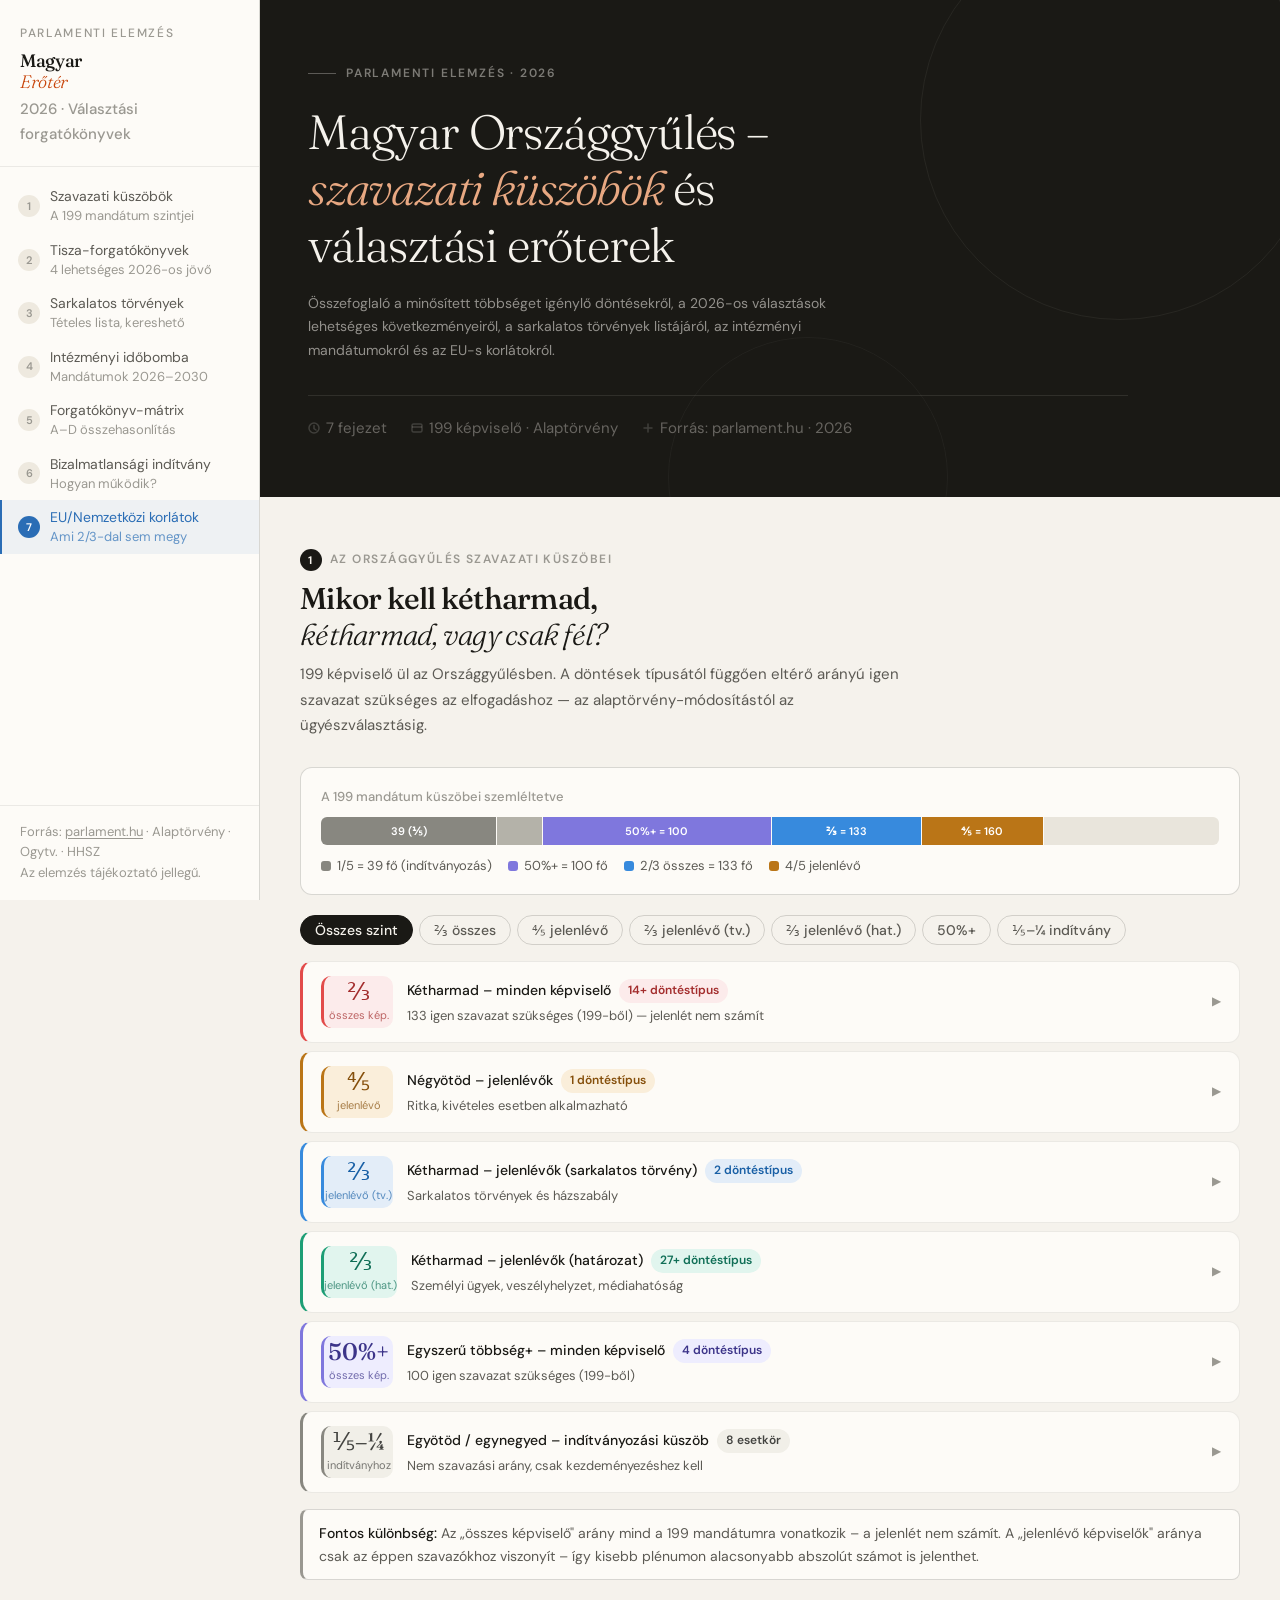
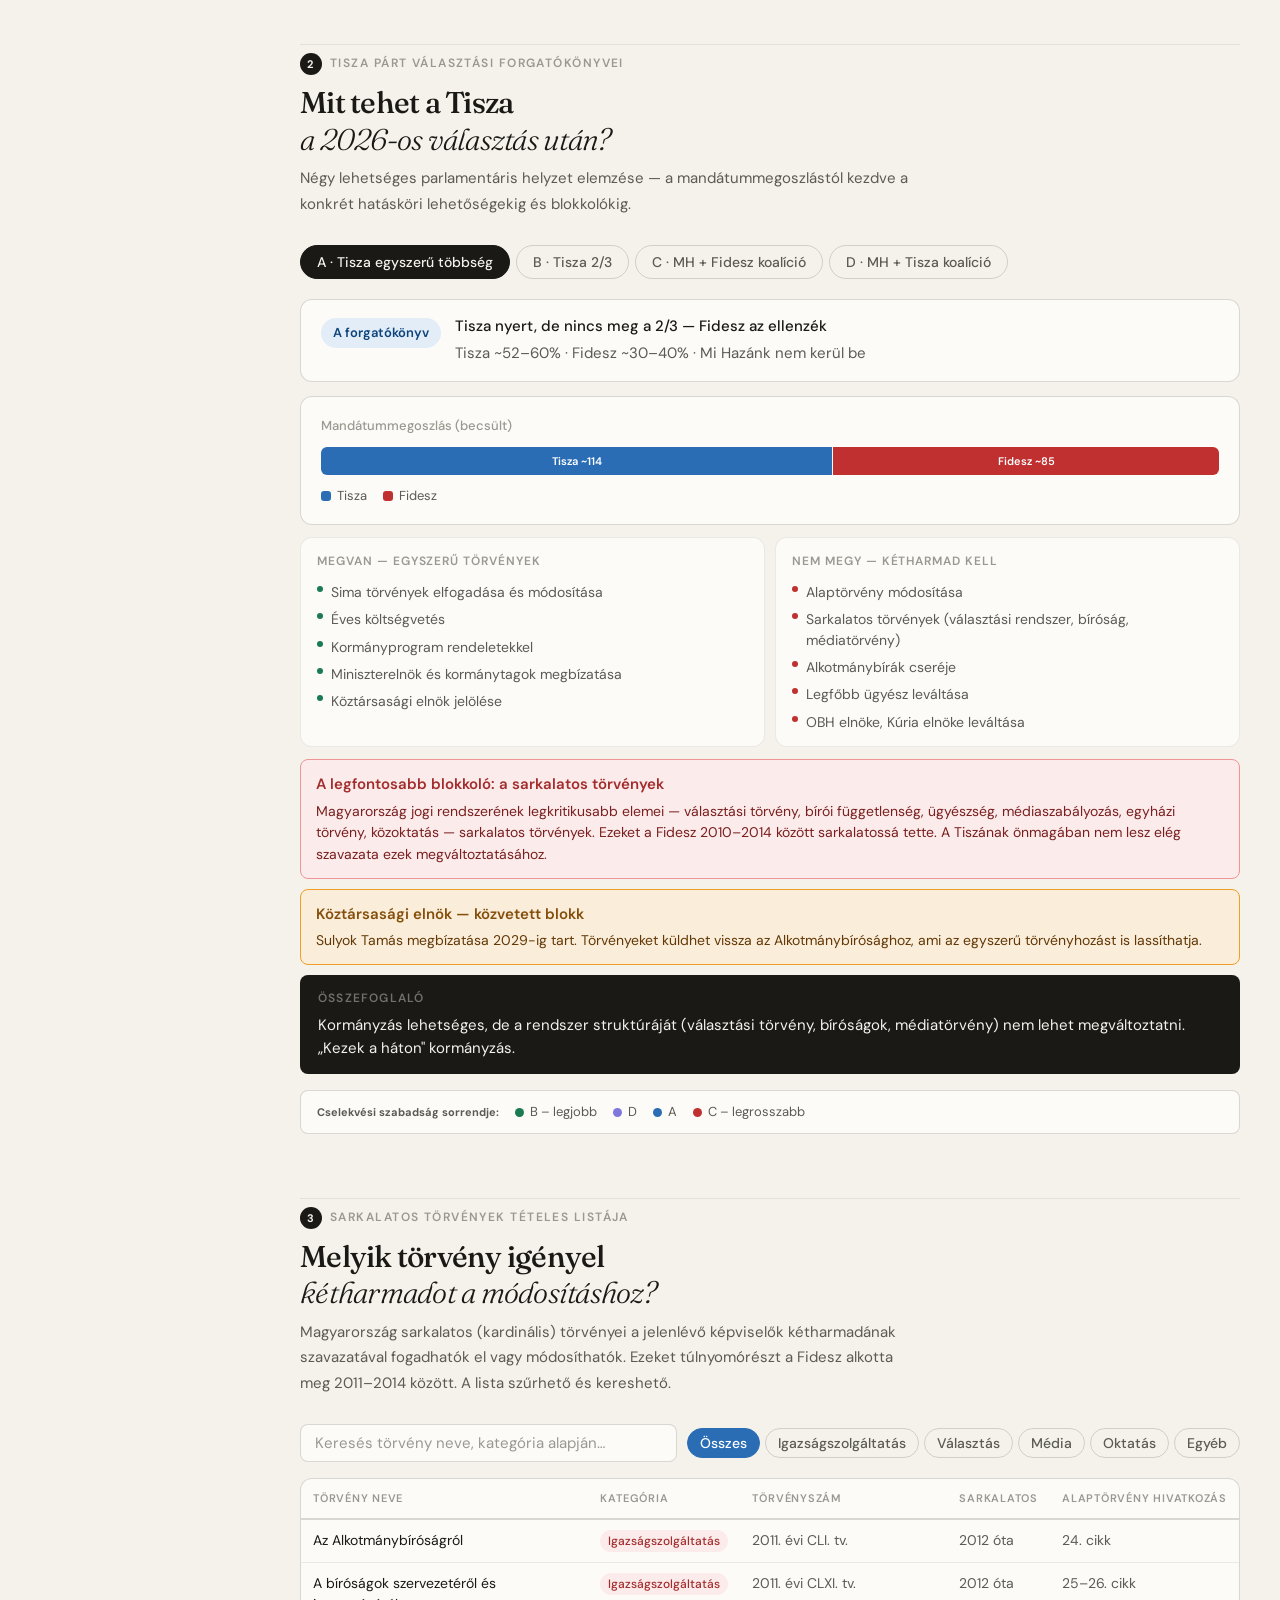
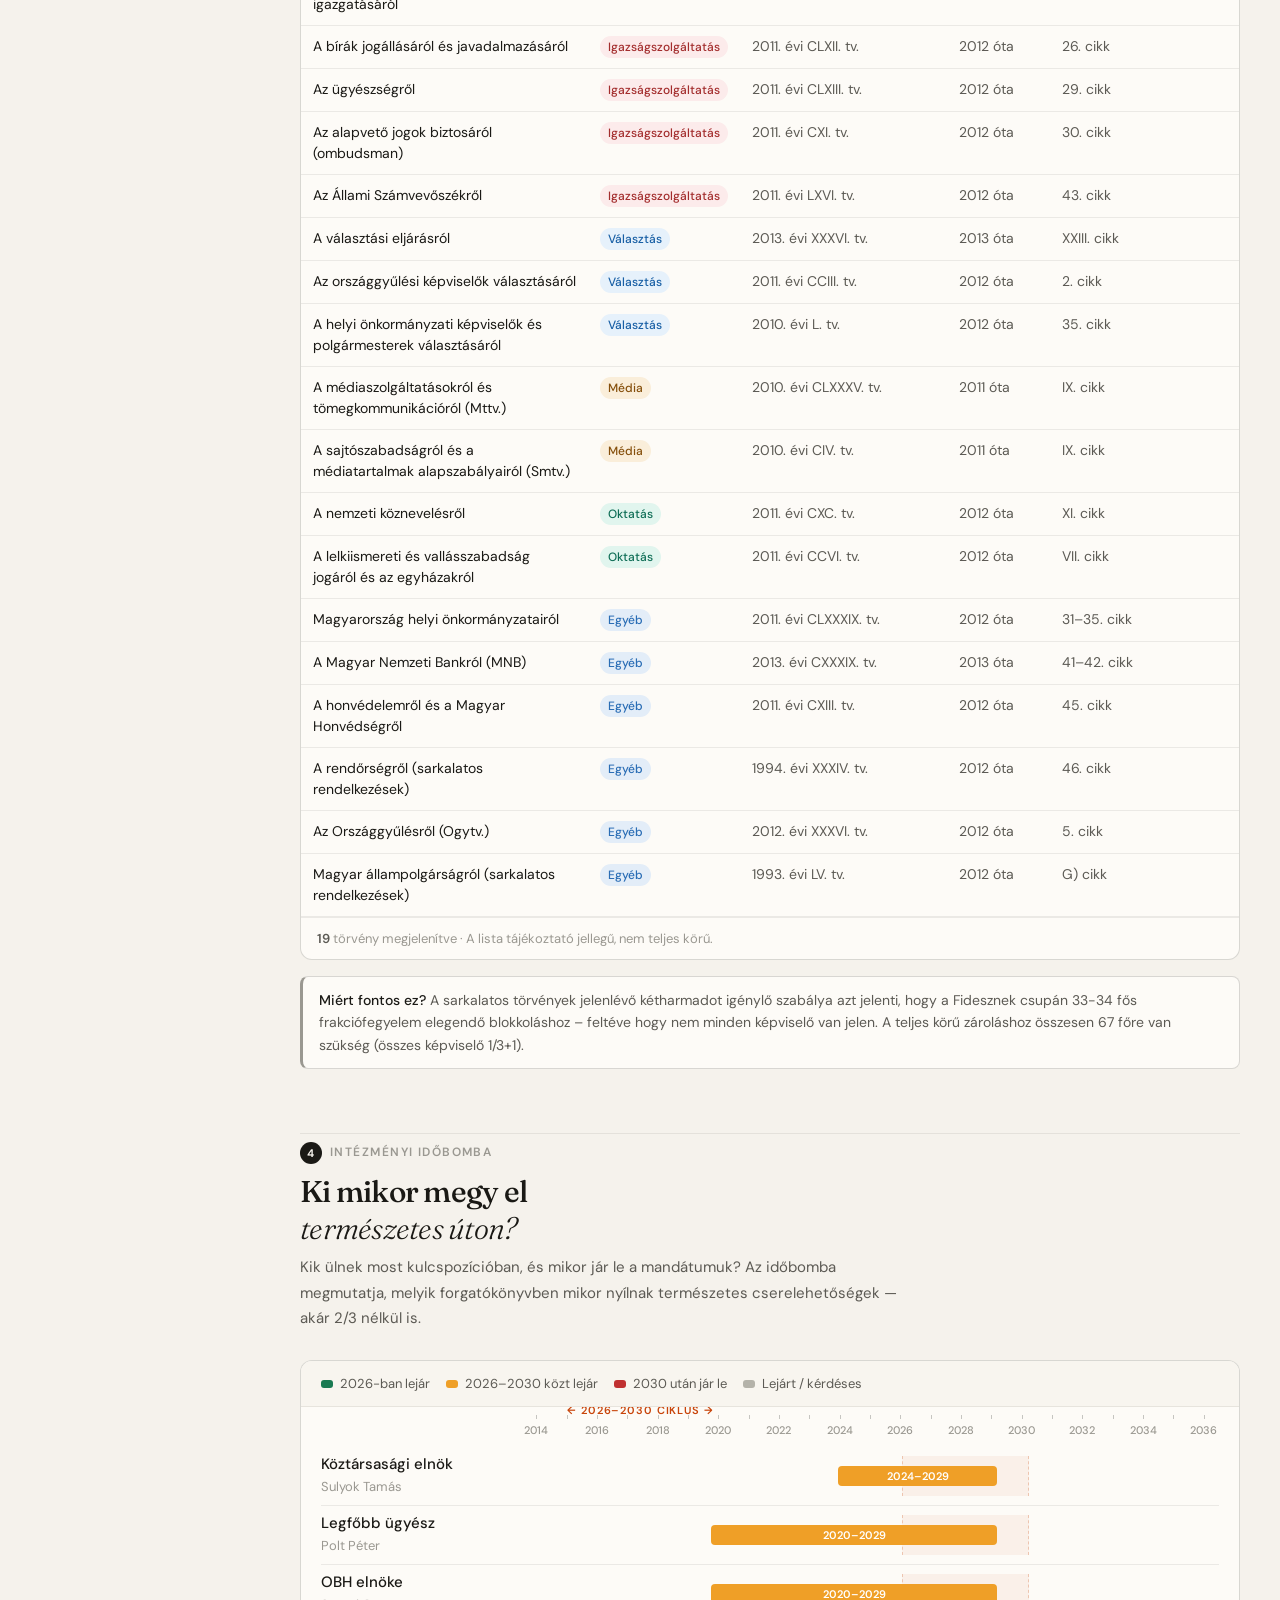
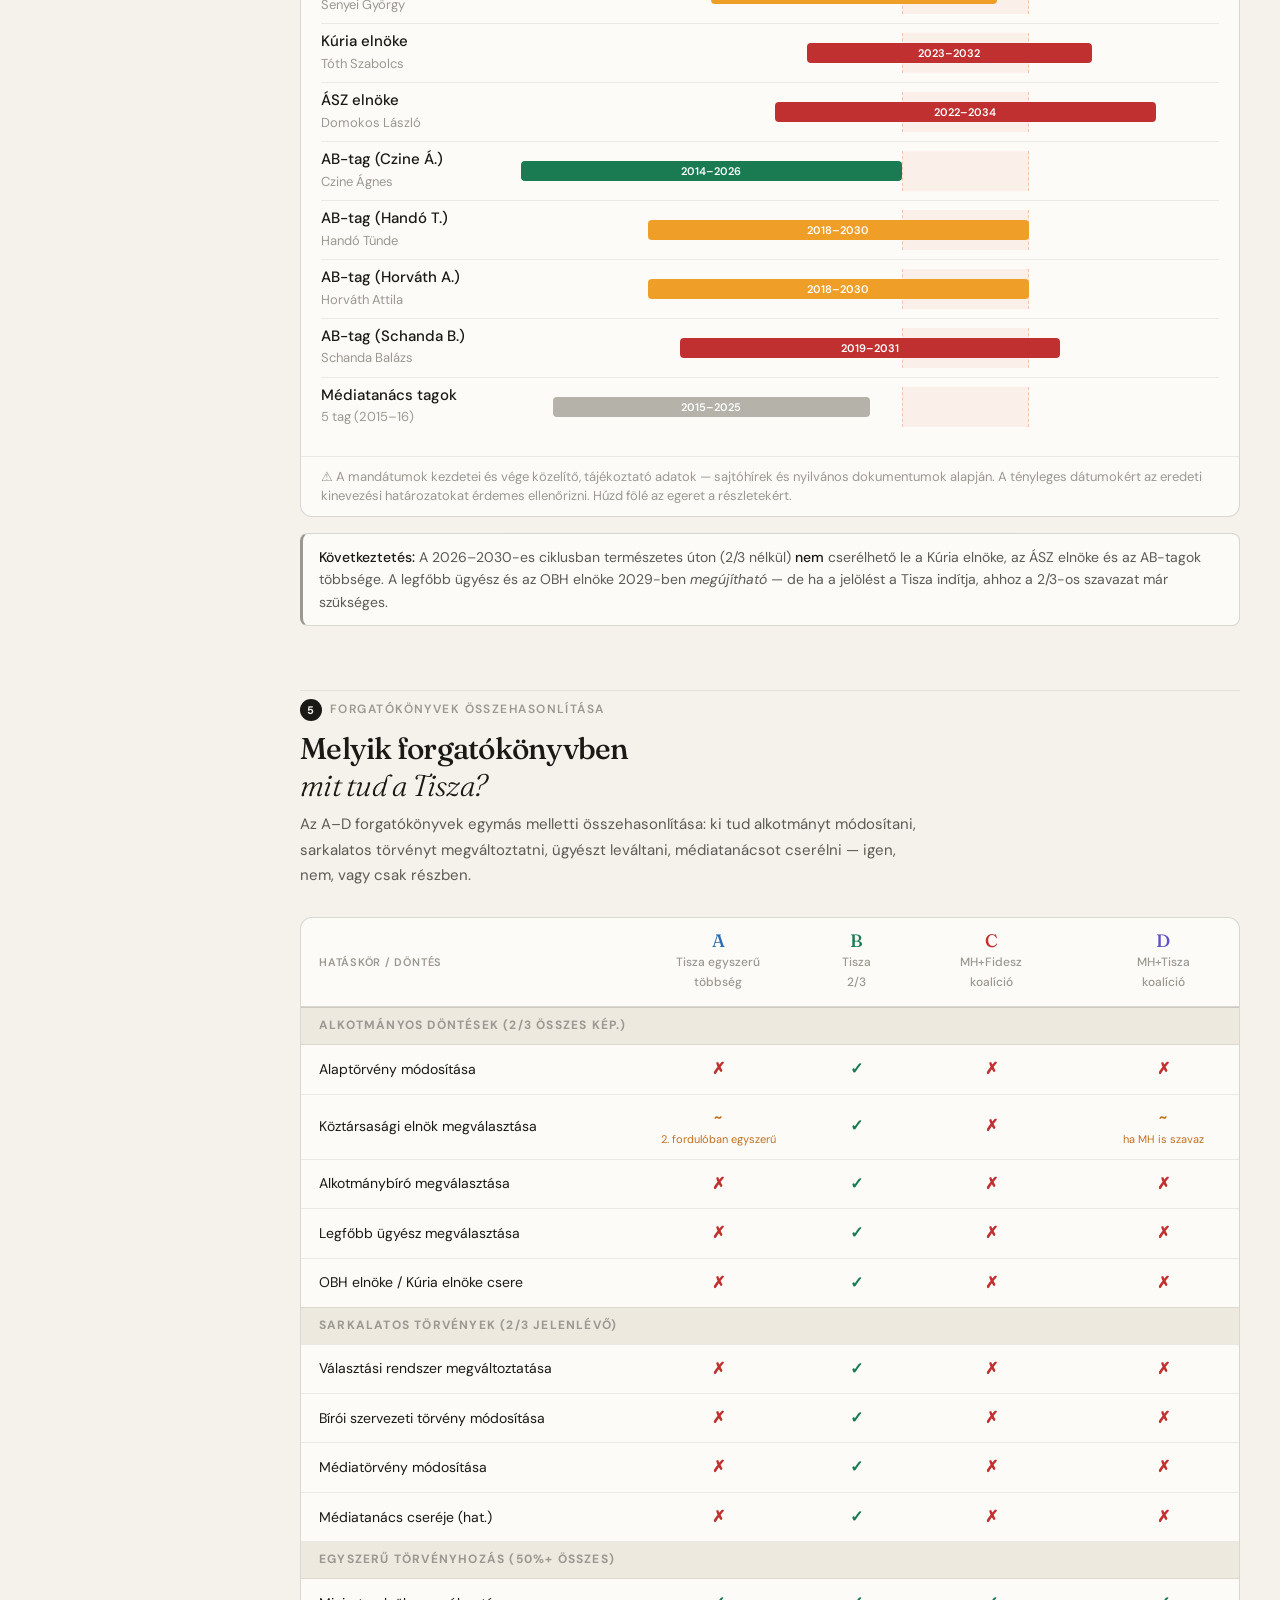
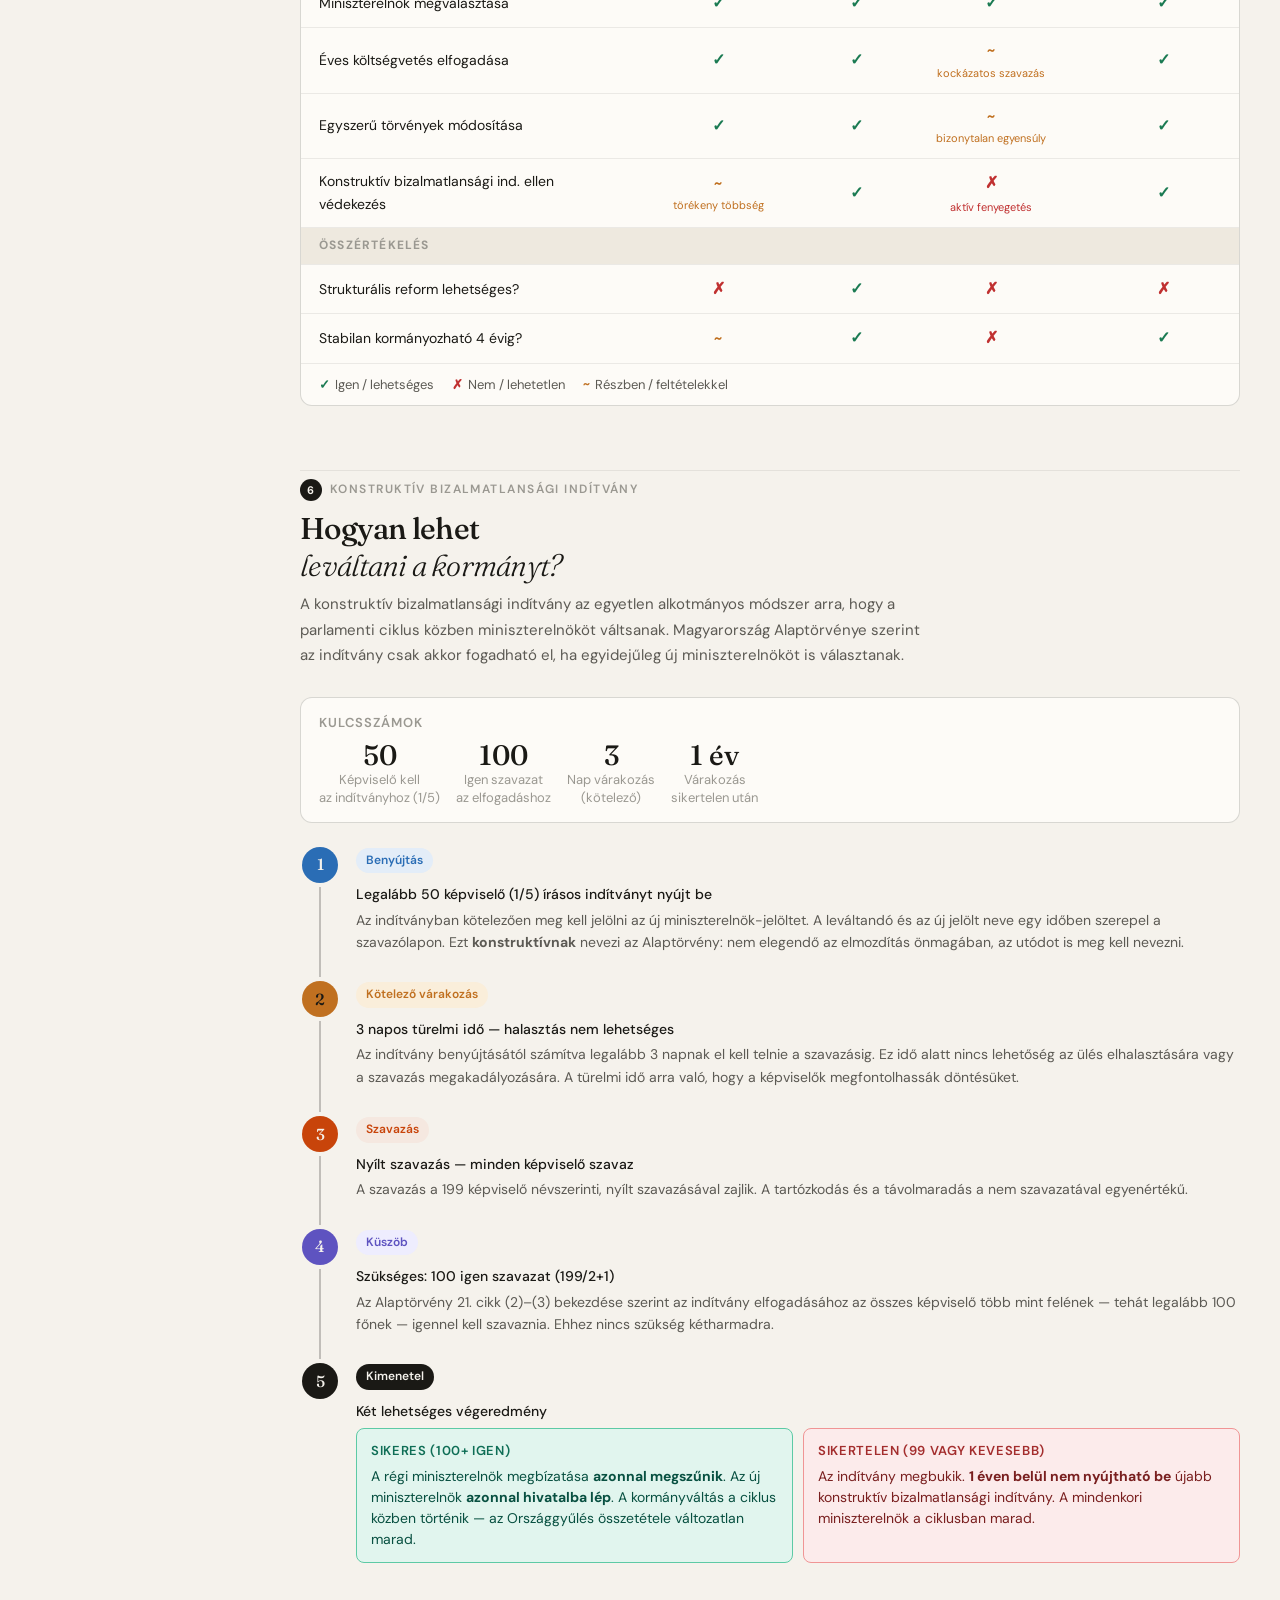
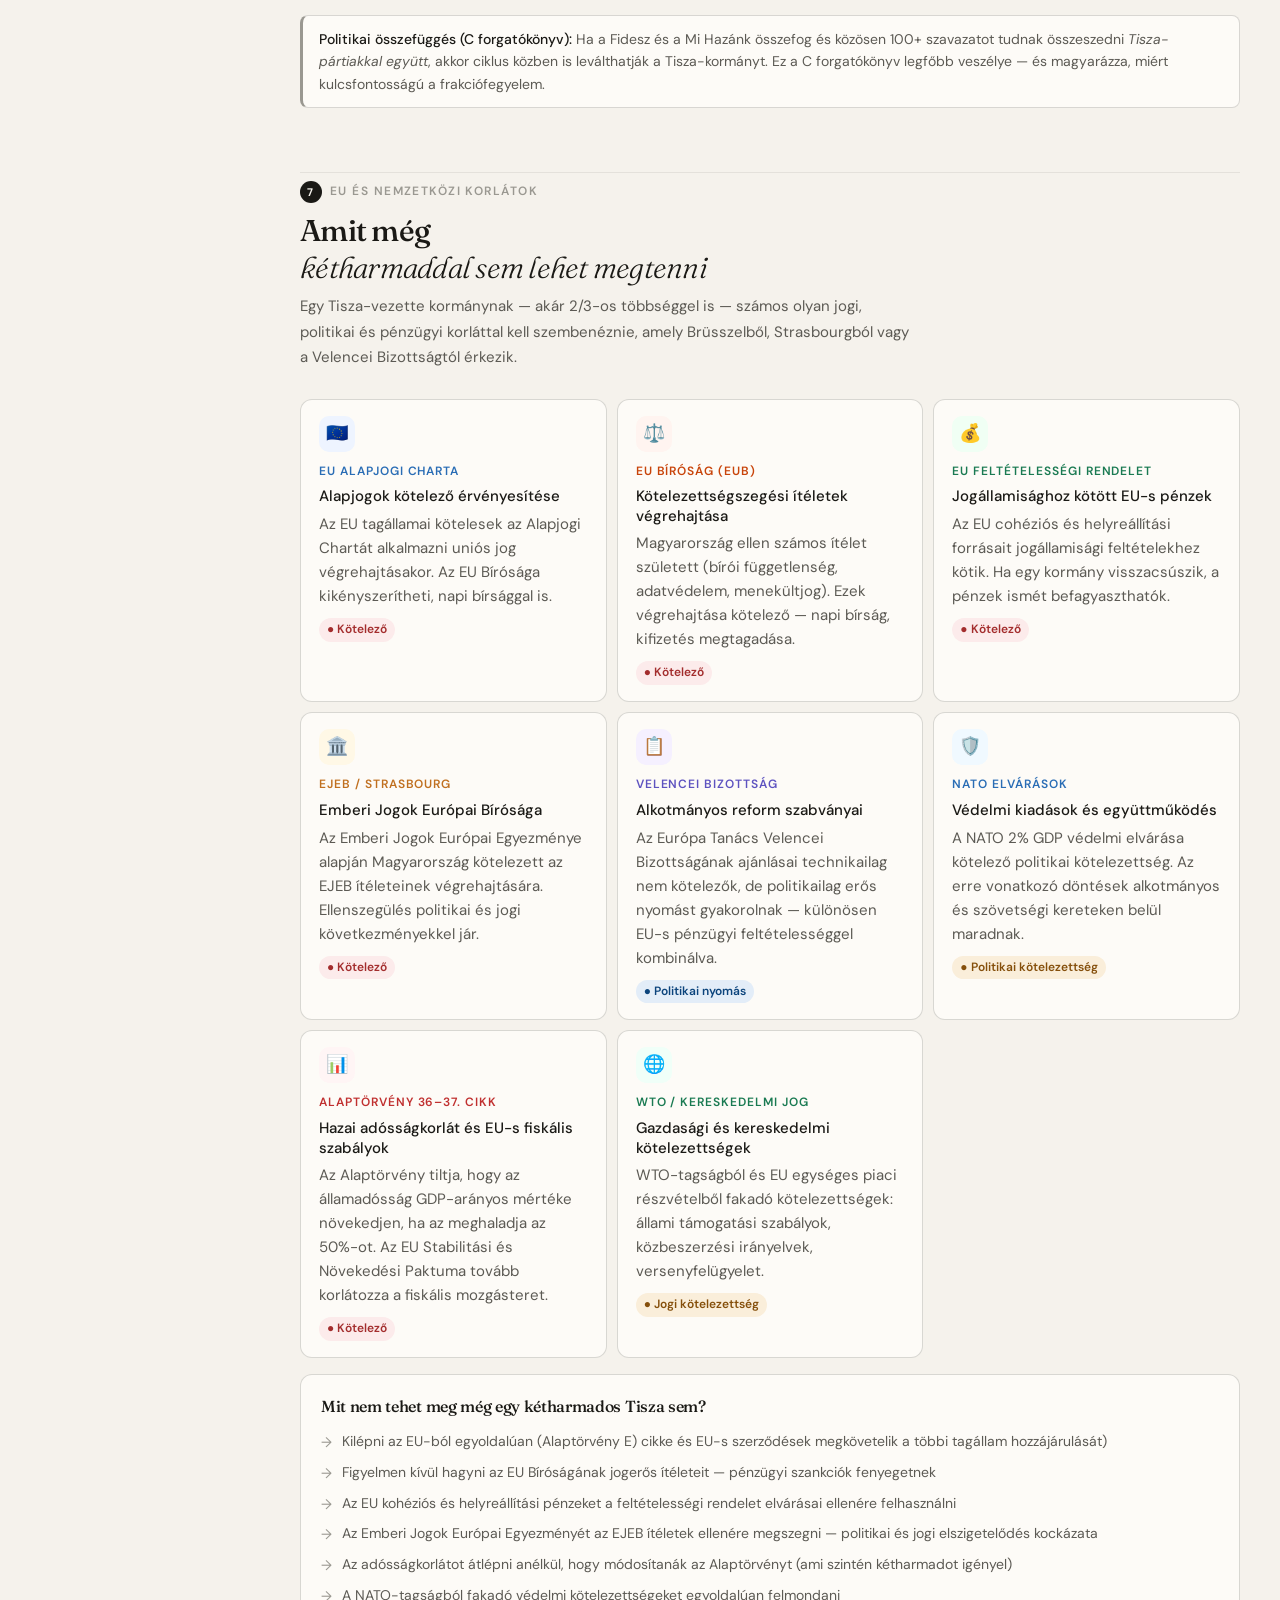
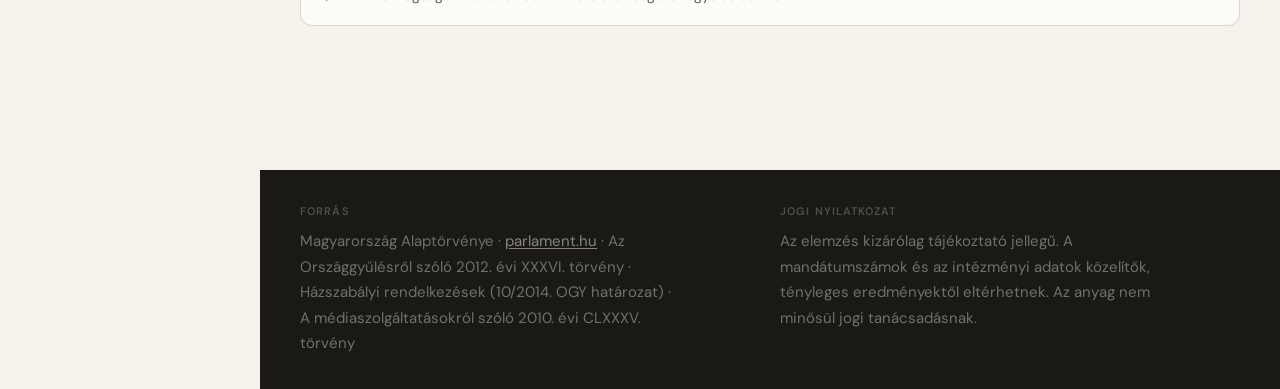
==== index.html @ fc13c3cd "Initial publish: Parlamenti Erőtér 2026 webapp" ====
<!DOCTYPE html>
<html lang="hu">
<head>
<meta charset="UTF-8">
<meta name="viewport" content="width=device-width, initial-scale=1.0">
<title>Parlamenti Erőtér 2026 — Magyar Országgyűlés elemzése</title>
<meta name="description" content="Szavazati küszöbök, Tisza-forgatókönyvek, sarkalatos törvények, intézményi mandátumok és EU-korlátok interaktív elemzése a 2026-os választások előtt.">
<link rel="preconnect" href="https://fonts.googleapis.com">
<link href="https://fonts.googleapis.com/css2?family=Fraunces:ital,opsz,wght@0,9..144,300;0,9..144,500;0,9..144,700;1,9..144,300;1,9..144,500&family=DM+Sans:ital,wght@0,300;0,400;0,500;0,600;1,300;1,400&display=swap" rel="stylesheet">
<link rel="stylesheet" href="styles.css">
</head>
<body>

<div id="scroll-progress"></div>

<!-- ══════════════════════════════════════════════════════════
     SIDEBAR
     ══════════════════════════════════════════════════════════ -->
<aside class="sidebar" id="sidebar">
  <div class="sidebar-brand">
    <div class="sidebar-brand-eyebrow">Parlamenti elemzés</div>
    <div class="sidebar-brand-title">Magyar<br><em>Erőtér</em></div>
    <div class="sidebar-brand-year">2026 · Választási forgatókönyvek</div>
  </div>

  <nav class="sidebar-nav">
    <a href="#section-1" class="nav-item" data-section="section-1">
      <span class="nav-num">1</span>
      <span class="nav-text">
        Szavazati küszöbök
        <span class="nav-sub">A 199 mandátum szintjei</span>
      </span>
    </a>

    <a href="#section-2" class="nav-item" data-section="section-2">
      <span class="nav-num">2</span>
      <span class="nav-text">
        Tisza-forgatókönyvek
        <span class="nav-sub">4 lehetséges 2026-os jövő</span>
      </span>
    </a>

    <a href="#section-3" class="nav-item" data-section="section-3">
      <span class="nav-num">3</span>
      <span class="nav-text">
        Sarkalatos törvények
        <span class="nav-sub">Tételes lista, kereshető</span>
      </span>
    </a>

    <a href="#section-4" class="nav-item" data-section="section-4">
      <span class="nav-num">4</span>
      <span class="nav-text">
        Intézményi időbomba
        <span class="nav-sub">Mandátumok 2026–2030</span>
      </span>
    </a>

    <a href="#section-5" class="nav-item" data-section="section-5">
      <span class="nav-num">5</span>
      <span class="nav-text">
        Forgatókönyv-mátrix
        <span class="nav-sub">A–D összehasonlítás</span>
      </span>
    </a>

    <a href="#section-6" class="nav-item" data-section="section-6">
      <span class="nav-num">6</span>
      <span class="nav-text">
        Bizalmatlansági indítvány
        <span class="nav-sub">Hogyan működik?</span>
      </span>
    </a>

    <a href="#section-7" class="nav-item" data-section="section-7">
      <span class="nav-num">7</span>
      <span class="nav-text">
        EU/Nemzetközi korlátok
        <span class="nav-sub">Ami 2/3-dal sem megy</span>
      </span>
    </a>
  </nav>

  <div class="sidebar-footer">
    Forrás: <a href="https://www.parlament.hu" target="_blank" rel="noopener">parlament.hu</a> · Alaptörvény · Ogytv. · HHSZ<br>
    Az elemzés tájékoztató jellegű.
  </div>
</aside>

<div class="sidebar-overlay" id="sidebarOverlay"></div>

<!-- ══════════════════════════════════════════════════════════
     TOPBAR (mobile)
     ══════════════════════════════════════════════════════════ -->
<div class="topbar">
  <button class="hamburger" id="hamburger" aria-label="Menü">
    <span></span><span></span><span></span>
  </button>
  <div class="topbar-title">Magyar <em>Erőtér</em> 2026</div>
</div>

<!-- ══════════════════════════════════════════════════════════
     MAIN LAYOUT
     ══════════════════════════════════════════════════════════ -->
<div class="layout">

  <!-- PAGE HEADER -->
  <header class="page-header">
    <div class="header-inner">
      <div class="header-eyebrow">Parlamenti elemzés · 2026</div>
      <h1>Magyar Országgyűlés –<br><em>szavazati küszöbök</em> és<br>választási erőterek</h1>
      <p class="subtitle">Összefoglaló a minősített többséget igénylő döntésekről, a 2026-os választások lehetséges következményeiről, a sarkalatos törvények listájáról, az intézményi mandátumokról és az EU-s korlátokról.</p>
      <div class="header-meta">
        <div class="header-meta-item">
          <svg width="12" height="12" viewBox="0 0 12 12" fill="none"><circle cx="6" cy="6" r="5" stroke="currentColor" stroke-width="1.5" stroke-opacity=".5"/><path d="M6 3.5v3l2 1.5" stroke="currentColor" stroke-width="1.5" stroke-linecap="round" stroke-opacity=".5"/></svg>
          7 fejezet
        </div>
        <div class="header-meta-item">
          <svg width="12" height="12" viewBox="0 0 12 12" fill="none"><rect x="1" y="2" width="10" height="8" rx="1.5" stroke="currentColor" stroke-width="1.5" stroke-opacity=".5"/><path d="M1 5h10" stroke="currentColor" stroke-width="1.5" stroke-opacity=".5"/></svg>
          199 képviselő · Alaptörvény
        </div>
        <div class="header-meta-item">
          <svg width="12" height="12" viewBox="0 0 12 12" fill="none"><path d="M2 6h8M6 2v8" stroke="currentColor" stroke-width="1.5" stroke-linecap="round" stroke-opacity=".5"/></svg>
          Forrás: parlament.hu · 2026
        </div>
      </div>
    </div>
  </header>

  <main>

  <!-- ════════════════════════════════════════════════════════
       SECTION 1 — Szavazati küszöbök
       ════════════════════════════════════════════════════════ -->
  <section class="section" id="section-1">

    <div class="section-intro" data-reveal>
      <div class="section-label">
        <span class="section-num">1</span>
        Az Országgyűlés szavazati küszöbei
      </div>
      <h2 class="section-title">Mikor kell kétharmad,<br><em>kétharmad, vagy csak fél?</em></h2>
      <p class="section-desc">199 képviselő ül az Országgyűlésben. A döntések típusától függően eltérő arányú igen szavazat szükséges az elfogadáshoz — az alaptörvény-módosítástól az ügyészválasztásig.</p>
    </div>

    <div class="seats-viz" data-reveal data-reveal-delay="1">
      <div class="seats-viz-label">A 199 mandátum küszöbei szemléltetve</div>
      <div class="bar-row">
        <div class="bar-seg" data-tier="t6" style="width:19.6%;background:#888780;color:#fff;">39 (⅕)</div>
        <div class="bar-seg" data-tier="t5" style="width:5%;background:#B4B2A9;"></div>
        <div class="bar-seg" data-tier="t5" style="width:25.6%;background:#7F77DD;color:#fff;">50%+ = 100</div>
        <div class="bar-seg" data-tier="t3" style="width:16.6%;background:#378ADD;color:#fff;">⅔ = 133</div>
        <div class="bar-seg" data-tier="t2" style="width:13.6%;background:#BA7517;color:#fff;">⅘ = 160</div>
        <div class="bar-seg" style="width:19.6%;background:#e9e5dc;"></div>
      </div>
      <div class="bar-legend">
        <div class="bar-legend-item"><div class="bar-legend-dot" style="background:#888780"></div>1/5 = 39 fő (indítványozás)</div>
        <div class="bar-legend-item"><div class="bar-legend-dot" style="background:#7F77DD"></div>50%+ = 100 fő</div>
        <div class="bar-legend-item"><div class="bar-legend-dot" style="background:#378ADD"></div>2/3 összes = 133 fő</div>
        <div class="bar-legend-item"><div class="bar-legend-dot" style="background:#BA7517"></div>4/5 jelenlévő</div>
      </div>
    </div>

    <div class="threshold-tabs" data-reveal data-reveal-delay="2">
      <button class="thresh-tab active" data-filter="all">Összes szint</button>
      <button class="thresh-tab" data-filter="t1">⅔ összes</button>
      <button class="thresh-tab" data-filter="t2">⅘ jelenlévő</button>
      <button class="thresh-tab" data-filter="t3">⅔ jelenlévő (tv.)</button>
      <button class="thresh-tab" data-filter="t4">⅔ jelenlévő (hat.)</button>
      <button class="thresh-tab" data-filter="t5">50%+</button>
      <button class="thresh-tab" data-filter="t6">⅕–¼ indítvány</button>
    </div>

    <!-- TIER 1 -->
    <div class="tier-card t1" id="tc1" data-tier="t1" data-reveal data-reveal-delay="1">
      <div class="tier-header" onclick="toggleTier('tc1')">
        <div class="tier-badge t1"><div class="frac">⅔</div><div class="blabel">összes kép.</div></div>
        <div class="tier-info">
          <div class="tier-title-row">
            <div class="tname">Kétharmad – minden képviselő</div>
            <span class="tier-count">14+ döntéstípus</span>
          </div>
          <div class="tscope">133 igen szavazat szükséges (199-ből) — jelenlét nem számít</div>
        </div>
        <span class="tier-chevron">▶</span>
      </div>
      <div class="tier-items">
        <div class="tier-items-inner">
          <div class="tier-item"><div class="tier-item-dot t1"></div><div><span>Alaptörvény elfogadása és módosítása</span><span class="tier-item-ref">Alaptörvény S) cikk (2)</span></div></div>
          <div class="tier-item"><div class="tier-item-dot t1"></div><div><span>Köztársasági elnök megválasztása (1. fordulóban)</span><span class="tier-item-ref">Alaptörvény 11. cikk (3)</span></div></div>
          <div class="tier-item"><div class="tier-item-dot t1"></div><div><span>Köztársasági elnök megfosztásának megindítása</span><span class="tier-item-ref">Alaptörvény 13. cikk (3)</span></div></div>
          <div class="tier-item"><div class="tier-item-dot t1"></div><div><span>Alkotmánybírák megválasztása (12 évre)</span><span class="tier-item-ref">Alaptörvény 24. cikk (8)</span></div></div>
          <div class="tier-item"><div class="tier-item-dot t1"></div><div><span>OBH elnöke megválasztása (9 évre)</span><span class="tier-item-ref">Alaptörvény 25. cikk (6)</span></div></div>
          <div class="tier-item"><div class="tier-item-dot t1"></div><div><span>Kúria elnöke megválasztása (9 évre)</span><span class="tier-item-ref">Alaptörvény 26. cikk (3)</span></div></div>
          <div class="tier-item"><div class="tier-item-dot t1"></div><div><span>Legfőbb ügyész megválasztása (9 évre)</span><span class="tier-item-ref">Alaptörvény 29. cikk (4)</span></div></div>
          <div class="tier-item"><div class="tier-item-dot t1"></div><div><span>Alapvető jogok biztosa + helyettesei (6 évre)</span><span class="tier-item-ref">Alaptörvény 30. cikk (3)</span></div></div>
          <div class="tier-item"><div class="tier-item-dot t1"></div><div><span>Állami Számvevőszék elnöke (12 évre)</span><span class="tier-item-ref">Alaptörvény 43. cikk (2)</span></div></div>
          <div class="tier-item"><div class="tier-item-dot t1"></div><div><span>Hadiállapot kihirdetése, háborús helyzet kinyilvánítása</span><span class="tier-item-ref">Alaptörvény 49. cikk (2)</span></div></div>
          <div class="tier-item"><div class="tier-item-dot t1"></div><div><span>Szükségállapot kihirdetése és meghosszabbítása</span><span class="tier-item-ref">Alaptörvény 50. cikk (2)–(3)</span></div></div>
          <div class="tier-item"><div class="tier-item-dot t1"></div><div><span>EU hitelezési felhatalmazás</span><span class="tier-item-ref">Alaptörvény 37. cikk (7)</span></div></div>
          <div class="tier-item"><div class="tier-item-dot t1"></div><div><span>EU hatásköri átruházáshoz felhatalmazás</span><span class="tier-item-ref">Alaptörvény E) cikk (4)</span></div></div>
          <div class="tier-item"><div class="tier-item-dot t1"></div><div><span>Zárt ülés tartása</span><span class="tier-item-ref">Alaptörvény 5. cikk (1)</span></div></div>
        </div>
      </div>
    </div>

    <!-- TIER 2 -->
    <div class="tier-card t2" id="tc2" data-tier="t2" data-reveal data-reveal-delay="2">
      <div class="tier-header" onclick="toggleTier('tc2')">
        <div class="tier-badge t2"><div class="frac">⅘</div><div class="blabel">jelenlévő</div></div>
        <div class="tier-info">
          <div class="tier-title-row">
            <div class="tname">Négyötöd – jelenlévők</div>
            <span class="tier-count">1 döntéstípus</span>
          </div>
          <div class="tscope">Ritka, kivételes esetben alkalmazható</div>
        </div>
        <span class="tier-chevron">▶</span>
      </div>
      <div class="tier-items">
        <div class="tier-items-inner">
          <div class="tier-item"><div class="tier-item-dot t2"></div><div><span>Eltérés a határozati házszabályi rendelkezésektől (kivételes esetben, vita nélkül)</span><span class="tier-item-ref">HHSZ 65. § (1)</span></div></div>
        </div>
      </div>
    </div>

    <!-- TIER 3 -->
    <div class="tier-card t3" id="tc3" data-tier="t3" data-reveal data-reveal-delay="2">
      <div class="tier-header" onclick="toggleTier('tc3')">
        <div class="tier-badge t3"><div class="frac">⅔</div><div class="blabel">jelenlévő (tv.)</div></div>
        <div class="tier-info">
          <div class="tier-title-row">
            <div class="tname">Kétharmad – jelenlévők (sarkalatos törvény)</div>
            <span class="tier-count">2 döntéstípus</span>
          </div>
          <div class="tscope">Sarkalatos törvények és házszabály</div>
        </div>
        <span class="tier-chevron">▶</span>
      </div>
      <div class="tier-items">
        <div class="tier-items-inner">
          <div class="tier-item"><div class="tier-item-dot t3"></div><div><span>Sarkalatos törvény elfogadása és módosítása</span><span class="tier-item-ref">Alaptörvény T) cikk (4)</span></div></div>
          <div class="tier-item"><div class="tier-item-dot t3"></div><div><span>Házszabályi rendelkezések elfogadása</span><span class="tier-item-ref">Alaptörvény 5. cikk (7)</span></div></div>
        </div>
      </div>
    </div>

    <!-- TIER 4 -->
    <div class="tier-card t4" id="tc4" data-tier="t4" data-reveal data-reveal-delay="3">
      <div class="tier-header" onclick="toggleTier('tc4')">
        <div class="tier-badge t4"><div class="frac">⅔</div><div class="blabel">jelenlévő (hat.)</div></div>
        <div class="tier-info">
          <div class="tier-title-row">
            <div class="tname">Kétharmad – jelenlévők (határozat)</div>
            <span class="tier-count">27+ döntéstípus</span>
          </div>
          <div class="tscope">Személyi ügyek, veszélyhelyzet, médiahatóság</div>
        </div>
        <span class="tier-chevron">▶</span>
      </div>
      <div class="tier-items">
        <div class="tier-items-inner">
          <div class="tier-item"><div class="tier-item-dot t4"></div><div><span>Képviselő mandátumának megszűnése, összeférhetetlenség</span><span class="tier-item-ref">Alaptörvény 4. cikk (4)</span></div></div>
          <div class="tier-item"><div class="tier-item-dot t4"></div><div><span>Köztársasági elnök munkaképtelenségének megállapítása</span><span class="tier-item-ref">Alaptörvény 12. cikk (4)</span></div></div>
          <div class="tier-item"><div class="tier-item-dot t4"></div><div><span>Miniszterelnök összeférhetetlenségének kimondása</span><span class="tier-item-ref">Alaptörvény 20. cikk (4)</span></div></div>
          <div class="tier-item"><div class="tier-item-dot t4"></div><div><span>Veszélyhelyzeti felhatalmazás (törvényektől eltérés)</span><span class="tier-item-ref">Alaptörvény 53. cikk (1) b)</span></div></div>
          <div class="tier-item"><div class="tier-item-dot t4"></div><div><span>Képviselő mentelmi jogának felfüggesztése</span><span class="tier-item-ref">Ogytv. 61/A. § (2)</span></div></div>
          <div class="tier-item"><div class="tier-item-dot t4"></div><div><span>Médiatanács elnöke + 4 tagjának megválasztása</span><span class="tier-item-ref">Mttv. 124. § (1)</span></div></div>
          <div class="tier-item"><div class="tier-item-dot t4"></div><div><span>Közszolgálati Közalapítvány Kuratóriuma tagjainak megválasztása</span><span class="tier-item-ref">Mttv. 86. § (1)</span></div></div>
          <div class="tier-item"><div class="tier-item-dot t4"></div><div><span>Nemzeti Választási Bizottság tagjainak megválasztása</span><span class="tier-item-ref">Ve. 20. § (2)</span></div></div>
          <div class="tier-item"><div class="tier-item-dot t4"></div><div><span>Sürgős tárgyalás elrendelése</span><span class="tier-item-ref">HHSZ 60. § (7)</span></div></div>
          <div class="tier-item"><div class="tier-item-dot t4"></div><div><span>Nemzeti Emlékezet Bizottsága elnöke és tagjainak megválasztása</span><span class="tier-item-ref">NEB tv. 7. § (1)</span></div></div>
          <div class="tier-item"><div class="tier-item-dot t4"></div><div><span>Kúria elnöke, OBH elnöke, legfőbb ügyész, ombudsman mentelmi jogának felfüggesztése</span><span class="tier-item-ref">Ogytv. 61/A. § (2)</span></div></div>
        </div>
      </div>
    </div>

    <!-- TIER 5 -->
    <div class="tier-card t5" id="tc5" data-tier="t5" data-reveal data-reveal-delay="3">
      <div class="tier-header" onclick="toggleTier('tc5')">
        <div class="tier-badge t5"><div class="frac">50%+</div><div class="blabel">összes kép.</div></div>
        <div class="tier-info">
          <div class="tier-title-row">
            <div class="tname">Egyszerű többség+ – minden képviselő</div>
            <span class="tier-count">4 döntéstípus</span>
          </div>
          <div class="tscope">100 igen szavazat szükséges (199-ből)</div>
        </div>
        <span class="tier-chevron">▶</span>
      </div>
      <div class="tier-items">
        <div class="tier-items-inner">
          <div class="tier-item"><div class="tier-item-dot t5"></div><div><span>Miniszterelnök megválasztása</span><span class="tier-item-ref">Alaptörvény 16. cikk (4)</span></div></div>
          <div class="tier-item"><div class="tier-item-dot t5"></div><div><span>Konstruktív bizalmatlansági indítvány elfogadása és új miniszterelnök egyidejű megválasztása</span><span class="tier-item-ref">Alaptörvény 21. cikk (2)–(3)</span></div></div>
          <div class="tier-item"><div class="tier-item-dot t5"></div><div><span>Kivételes eljárásban tárgyalás elrendelése</span><span class="tier-item-ref">HHSZ 62. § (1)</span></div></div>
          <div class="tier-item"><div class="tier-item-dot t5"></div><div><span>Politikai nyilatkozat elfogadása</span><span class="tier-item-ref">HHSZ 82/A. § (3)</span></div></div>
        </div>
      </div>
    </div>

    <!-- TIER 6 -->
    <div class="tier-card t6" id="tc6" data-tier="t6" data-reveal data-reveal-delay="4">
      <div class="tier-header" onclick="toggleTier('tc6')">
        <div class="tier-badge t6"><div class="frac">⅕–¼</div><div class="blabel">indítványhoz</div></div>
        <div class="tier-info">
          <div class="tier-title-row">
            <div class="tname">Egyötöd / egynegyed – indítványozási küszöb</div>
            <span class="tier-count">8 esetkör</span>
          </div>
          <div class="tscope">Nem szavazási arány, csak kezdeményezéshez kell</div>
        </div>
        <span class="tier-chevron">▶</span>
      </div>
      <div class="tier-items">
        <div class="tier-items-inner">
          <div class="tier-item"><div class="tier-item-dot t6"></div><div><span>Köztársasági elnök jelöléséhez: legalább 1/5 írásbeli ajánlás</span><span class="tier-item-ref">Alaptörvény 11. cikk (2)</span></div></div>
          <div class="tier-item"><div class="tier-item-dot t6"></div><div><span>Elnök megfosztásának indítványozásához: 1/5 szükséges</span><span class="tier-item-ref">Alaptörvény 13. cikk (2)</span></div></div>
          <div class="tier-item"><div class="tier-item-dot t6"></div><div><span>Bizalmatlansági indítvány benyújtásához: 1/5</span><span class="tier-item-ref">Alaptörvény 21. cikk (1)</span></div></div>
          <div class="tier-item"><div class="tier-item-dot t6"></div><div><span>Alkotmánybírósági normakontroll kezdeményezéséhez: 1/4</span><span class="tier-item-ref">Alaptörvény 24. cikk (2) e)</span></div></div>
          <div class="tier-item"><div class="tier-item-dot t6"></div><div><span>Vizsgálóbizottság létrehozásának kezdeményezése: 1/5</span><span class="tier-item-ref">Ogytv. 24. § (2)</span></div></div>
          <div class="tier-item"><div class="tier-item-dot t6"></div><div><span>Rendkívüli ülésszak összehívásának kérése: 1/5</span><span class="tier-item-ref">Ogytv. 35. § (1)</span></div></div>
          <div class="tier-item"><div class="tier-item-dot t6"></div><div><span>Átfogó politikai vita indítványozása: 1/5</span><span class="tier-item-ref">HHSZ 86. § (1)</span></div></div>
          <div class="tier-item"><div class="tier-item-dot t6"></div><div><span>Alaptörvény eljárási felülvizsgálatának kérése: 1/4 (kihirdetéstől 30 napon belül)</span><span class="tier-item-ref">Alaptörvény 24. cikk (5) b)</span></div></div>
        </div>
      </div>
    </div>

    <div class="key-note" data-reveal>
      <strong>Fontos különbség:</strong> Az „összes képviselő" arány mind a 199 mandátumra vonatkozik – a jelenlét nem számít. A „jelenlévő képviselők" aránya csak az éppen szavazókhoz viszonyít – így kisebb plénumon alacsonyabb abszolút számot is jelenthet.
    </div>

  </section><!-- /section-1 -->


  <!-- ════════════════════════════════════════════════════════
       SECTION 2 — Tisza-forgatókönyvek
       ════════════════════════════════════════════════════════ -->
  <section class="section" id="section-2">

    <div class="section-intro" data-reveal>
      <div class="section-label">
        <span class="section-num">2</span>
        Tisza Párt választási forgatókönyvei
      </div>
      <h2 class="section-title">Mit tehet a Tisza<br><em>a 2026-os választás után?</em></h2>
      <p class="section-desc">Négy lehetséges parlamentáris helyzet elemzése — a mandátummegoszlástól kezdve a konkrét hatásköri lehetőségekig és blokkolókig.</p>
    </div>

    <div class="scenario-tabs" data-reveal>
      <button class="sc-tab active" data-sc="1" onclick="showSc(1)">A · Tisza egyszerű többség</button>
      <button class="sc-tab" data-sc="2" onclick="showSc(2)">B · Tisza 2/3</button>
      <button class="sc-tab" data-sc="3" onclick="showSc(3)">C · MH + Fidesz koalíció</button>
      <button class="sc-tab" data-sc="4" onclick="showSc(4)">D · MH + Tisza koalíció</button>
    </div>

    <!-- SC A -->
    <div class="sc-panel active" id="sc1">
      <div class="sc-header">
        <span class="sc-badge" style="background:var(--tisza-l);color:#0C447C;">A forgatókönyv</span>
        <div>
          <div class="sc-title">Tisza nyert, de nincs meg a 2/3 — Fidesz az ellenzék</div>
          <div class="sc-sub">Tisza ~52–60% · Fidesz ~30–40% · Mi Hazánk nem kerül be</div>
        </div>
      </div>
      <div class="seats-viz" style="margin-bottom:12px;">
        <div class="seats-viz-label">Mandátummegoszlás (becsült)</div>
        <div class="bar-row">
          <div class="bar-seg" style="width:57%;background:var(--tisza);color:#fff;">Tisza ~114</div>
          <div class="bar-seg" style="width:43%;background:var(--fidesz);color:#fff;">Fidesz ~85</div>
        </div>
        <div class="bar-legend">
          <div class="bar-legend-item"><div class="bar-legend-dot" style="background:var(--tisza)"></div>Tisza</div>
          <div class="bar-legend-item"><div class="bar-legend-dot" style="background:var(--fidesz)"></div>Fidesz</div>
        </div>
      </div>
      <div class="powers-grid">
        <div class="power-card">
          <div class="power-card-title">Megvan — egyszerű törvények</div>
          <div class="pitem"><div class="pdot pdot-yes"></div>Sima törvények elfogadása és módosítása</div>
          <div class="pitem"><div class="pdot pdot-yes"></div>Éves költségvetés</div>
          <div class="pitem"><div class="pdot pdot-yes"></div>Kormányprogram rendeletekkel</div>
          <div class="pitem"><div class="pdot pdot-yes"></div>Miniszterelnök és kormánytagok megbízatása</div>
          <div class="pitem"><div class="pdot pdot-yes"></div>Köztársasági elnök jelölése</div>
        </div>
        <div class="power-card">
          <div class="power-card-title">Nem megy — kétharmad kell</div>
          <div class="pitem"><div class="pdot pdot-no"></div>Alaptörvény módosítása</div>
          <div class="pitem"><div class="pdot pdot-no"></div>Sarkalatos törvények (választási rendszer, bíróság, médiatörvény)</div>
          <div class="pitem"><div class="pdot pdot-no"></div>Alkotmánybírák cseréje</div>
          <div class="pitem"><div class="pdot pdot-no"></div>Legfőbb ügyész leváltása</div>
          <div class="pitem"><div class="pdot pdot-no"></div>OBH elnöke, Kúria elnöke leváltása</div>
        </div>
      </div>
      <div class="alert-box alert-danger">
        <div class="alert-title">A legfontosabb blokkoló: a sarkalatos törvények</div>
        <p>Magyarország jogi rendszerének legkritikusabb elemei — választási törvény, bírói függetlenség, ügyészség, médiaszabályozás, egyházi törvény, közoktatás — sarkalatos törvények. Ezeket a Fidesz 2010–2014 között sarkalatossá tette. A Tiszának önmagában nem lesz elég szavazata ezek megváltoztatásához.</p>
      </div>
      <div class="alert-box alert-warn">
        <div class="alert-title">Köztársasági elnök — közvetett blokk</div>
        <p>Sulyok Tamás megbízatása 2029-ig tart. Törvényeket küldhet vissza az Alkotmánybírósághoz, ami az egyszerű törvényhozást is lassíthatja.</p>
      </div>
      <div class="verdict-box">
        <div class="verdict-label">Összefoglaló</div>
        <div class="verdict-text">Kormányzás lehetséges, de a rendszer struktúráját (választási törvény, bíróságok, médiatörvény) nem lehet megváltoztatni. „Kezek a háton" kormányzás.</div>
      </div>
    </div>

    <!-- SC B -->
    <div class="sc-panel" id="sc2">
      <div class="sc-header">
        <span class="sc-badge" style="background:var(--green-l);color:#085041;">B forgatókönyv</span>
        <div>
          <div class="sc-title">Tisza megszerzi a 2/3-ot — Fidesz az ellenzék</div>
          <div class="sc-sub">Tisza 67%+ mandátum · Fidesz az egyetlen ellenzéki párt</div>
        </div>
      </div>
      <div class="seats-viz" style="margin-bottom:12px;">
        <div class="seats-viz-label">Mandátummegoszlás (becsült)</div>
        <div class="bar-row">
          <div class="bar-seg" style="width:68%;background:var(--green);color:#fff;">Tisza ~135+</div>
          <div class="bar-seg" style="width:32%;background:var(--fidesz);color:#fff;">Fidesz ~64</div>
        </div>
        <div class="bar-legend">
          <div class="bar-legend-item"><div class="bar-legend-dot" style="background:var(--green)"></div>Tisza (2/3+)</div>
          <div class="bar-legend-item"><div class="bar-legend-dot" style="background:var(--fidesz)"></div>Fidesz</div>
        </div>
      </div>
      <div class="powers-grid">
        <div class="power-card">
          <div class="power-card-title">Megvan — teljes alkotmányos mozgástér</div>
          <div class="pitem"><div class="pdot pdot-yes"></div>Alaptörvény módosítása</div>
          <div class="pitem"><div class="pdot pdot-yes"></div>Sarkalatos törvények módosítása (választási rendszer, bíróság, médiatörvény)</div>
          <div class="pitem"><div class="pdot pdot-yes"></div>Alkotmánybírók cseréje (mandátum lejártakor)</div>
          <div class="pitem"><div class="pdot pdot-yes"></div>Legfőbb ügyész leváltása és új megválasztása</div>
          <div class="pitem"><div class="pdot pdot-yes"></div>OBH elnöke, Kúria elnöke cseréje</div>
          <div class="pitem"><div class="pdot pdot-yes"></div>Médiatanács teljes cseréje</div>
        </div>
        <div class="power-card">
          <div class="power-card-title">Korlátok — ami így sem megy rögtön</div>
          <div class="pitem"><div class="pdot pdot-warn"></div>AB-tagok mandátumuk lejártáig maradnak (nem leválthatók)</div>
          <div class="pitem"><div class="pdot pdot-warn"></div>EU-s jog bizonyos területeken korlátoz</div>
          <div class="pitem"><div class="pdot pdot-warn"></div>Alaptörvény 36–37. cikke adósságkorlátozást tartalmaz</div>
        </div>
      </div>
      <div class="alert-box alert-ok">
        <div class="alert-title">Teljes alkotmányos mozgástér</div>
        <p>Ez az egyetlen forgatókönyv, amelyben a Tisza képes az elmúlt 15 év rendszerszintű változásait visszacsinálni: az Alaptörvény átírása, a bírói rendszer helyreállítása, a médiatörvény és a közszolgálati média reformja mind lehetségessé válik.</p>
      </div>
      <div class="alert-box alert-warn">
        <div class="alert-title">Intézményi tehetetlenség — nem azonnali</div>
        <p>Az Alkotmánybíróság jelenlegi tagjai 12 évre szólnak. Leváltani nem lehet őket. A teljes csere 4–8 évig is eltarthat — lásd a 4. fejezetet.</p>
      </div>
      <div class="verdict-box">
        <div class="verdict-label">Összefoglaló</div>
        <div class="verdict-text">Teljes körű reformlehetőség — de a végrehajtás hosszú éveket vesz igénybe. Az alkotmányos keret megváltoztatható, az intézményi átalakulás lassabb.</div>
      </div>
    </div>

    <!-- SC C -->
    <div class="sc-panel" id="sc3">
      <div class="sc-header">
        <span class="sc-badge" style="background:var(--mihaz-l);color:#633806;">C forgatókönyv</span>
        <div>
          <div class="sc-title">Tisza nyert, nincs 2/3 — Mi Hazánk a Fidesszel koalícióban</div>
          <div class="sc-sub">Tisza ~50–55% · Fidesz + Mi Hazánk együtt ~40–45%</div>
        </div>
      </div>
      <div class="seats-viz" style="margin-bottom:12px;">
        <div class="seats-viz-label">Mandátummegoszlás (becsült)</div>
        <div class="bar-row">
          <div class="bar-seg" style="width:53%;background:var(--tisza);color:#fff;">Tisza ~105</div>
          <div class="bar-seg" style="width:35%;background:var(--fidesz);color:#fff;">Fidesz ~70</div>
          <div class="bar-seg" style="width:12%;background:var(--mihaz);color:#fff;">MH ~24</div>
        </div>
        <div class="bar-legend">
          <div class="bar-legend-item"><div class="bar-legend-dot" style="background:var(--tisza)"></div>Tisza</div>
          <div class="bar-legend-item"><div class="bar-legend-dot" style="background:var(--fidesz)"></div>Fidesz</div>
          <div class="bar-legend-item"><div class="bar-legend-dot" style="background:var(--mihaz)"></div>Mi Hazánk</div>
        </div>
      </div>
      <div class="powers-grid">
        <div class="power-card">
          <div class="power-card-title">Megvan — ha Tisza egyedül szavaz</div>
          <div class="pitem"><div class="pdot pdot-yes"></div>Egyszerű törvények (ha nincs szoros szavazás)</div>
          <div class="pitem"><div class="pdot pdot-yes"></div>Éves költségvetés</div>
          <div class="pitem"><div class="pdot pdot-yes"></div>Miniszterelnök megbízatása</div>
        </div>
        <div class="power-card">
          <div class="power-card-title">Nem megy semmiképpen</div>
          <div class="pitem"><div class="pdot pdot-no"></div>Alaptörvény módosítása (Fidesz+MH blokkolja)</div>
          <div class="pitem"><div class="pdot pdot-no"></div>Sarkalatos törvények</div>
          <div class="pitem"><div class="pdot pdot-no"></div>Alkotmánybírák, ügyész, bíróság-vezetők cseréje</div>
        </div>
      </div>
      <div class="alert-box alert-danger">
        <div class="alert-title">Blokkoló koalíció — a legrosszabb eset Tiszának</div>
        <p>Ha a Fidesz és a Mi Hazánk együtt meghaladják a 66 mandátumot, nemcsak a 2/3-os döntéseket lehet megakadályozni, hanem az egyszerű szavazásokon is kiszámíthatatlan a helyzet. Frakciófegyelmi probléma esetén a Tisza akár vereséget is szenvedhet egy-egy szavazáson.</p>
      </div>
      <div class="alert-box alert-warn">
        <div class="alert-title">Kormányzati instabilitás kockázata</div>
        <p>A konstruktív bizalmatlansági indítványhoz a képviselők több mint felének szavazata kell. Ha a Fidesz és a Mi Hazánk összefog és talál egy jelöltet, akit Tisza-párti képviselők is megszavaznak, kormányváltás következhet be a ciklus közben.</p>
      </div>
      <div class="verdict-box">
        <div class="verdict-label">Összefoglaló</div>
        <div class="verdict-text">A Tisza kormányoz, de minden egyes szavazás kötéltáncot jelent. A strukturális reform teljesen lehetetlen, és a kormányzat folyamatos destabilizálási kísérleteknek lesz kitéve.</div>
      </div>
    </div>

    <!-- SC D -->
    <div class="sc-panel" id="sc4">
      <div class="sc-header">
        <span class="sc-badge" style="background:var(--purple-l);color:#3C3489;">D forgatókönyv</span>
        <div>
          <div class="sc-title">Tisza nyert, nincs 2/3 — Mi Hazánk a Tiszával koalícióban</div>
          <div class="sc-sub">Tisza + Mi Hazánk együtt ~58–65% · Fidesz ~35–40%</div>
        </div>
      </div>
      <div class="seats-viz" style="margin-bottom:12px;">
        <div class="seats-viz-label">Mandátummegoszlás (becsült)</div>
        <div class="bar-row">
          <div class="bar-seg" style="width:53%;background:var(--tisza);color:#fff;">Tisza ~105</div>
          <div class="bar-seg" style="width:12%;background:#7F77DD;color:#fff;">MH ~24</div>
          <div class="bar-seg" style="width:35%;background:var(--fidesz);color:#fff;">Fidesz ~70</div>
        </div>
        <div class="bar-legend">
          <div class="bar-legend-item"><div class="bar-legend-dot" style="background:var(--tisza)"></div>Tisza</div>
          <div class="bar-legend-item"><div class="bar-legend-dot" style="background:#7F77DD"></div>Mi Hazánk (koalíció)</div>
          <div class="bar-legend-item"><div class="bar-legend-dot" style="background:var(--fidesz)"></div>Fidesz</div>
        </div>
      </div>
      <div class="powers-grid">
        <div class="power-card">
          <div class="power-card-title">Megvan — stabilabb egyszerű többség</div>
          <div class="pitem"><div class="pdot pdot-yes"></div>Egyszerű törvények — komfortosabb többség</div>
          <div class="pitem"><div class="pdot pdot-yes"></div>Éves költségvetés stabilabban</div>
          <div class="pitem"><div class="pdot pdot-yes"></div>Miniszterelnök megbízatása, kormányalakítás</div>
          <div class="pitem"><div class="pdot pdot-yes"></div>Politikai nyilatkozatok, kivételes eljárások</div>
        </div>
        <div class="power-card">
          <div class="power-card-title">Korlátok — a 2/3 még hiányzik</div>
          <div class="pitem"><div class="pdot pdot-warn"></div>Tisza + Mi Hazánk együtt általában nem éri el a 133 mandátumot</div>
          <div class="pitem"><div class="pdot pdot-no"></div>Alaptörvény módosítása — nem megy</div>
          <div class="pitem"><div class="pdot pdot-no"></div>Sarkalatos törvények módosítása — nem megy</div>
          <div class="pitem"><div class="pdot pdot-no"></div>Alkotmánybírák, ügyész, bírósági elnökök cseréje</div>
        </div>
      </div>
      <div class="alert-box alert-warn">
        <div class="alert-title">Ideológiai feszültség a koalícióban</div>
        <p>A Mi Hazánk radikálisan jobboldali, euroszkeptikus párt. Magyar Péter nyugati orientációjával számos ponton ellentétben állnak — EU-tagság, NATO, migrációs és kisebbségi kérdésekben. A koalíció minden ellentmondásos szavazásnál roppanhat.</p>
      </div>
      <div class="alert-box alert-ok">
        <div class="alert-title">Előny az A forgatókönyvhöz képest</div>
        <p>Az egyszerű törvényhozás stabilabb és kiszámíthatóbb. A Tisza-kormány nem függ minden szavazásnál teljes frakciófegyelemtől, és a konstruktív bizalmatlansági indítvány is kevésbé fenyegető.</p>
      </div>
      <div class="verdict-box">
        <div class="verdict-label">Összefoglaló</div>
        <div class="verdict-text">Stabilabb kormányzás, mint A-ban, de az alkotmányos reform itt is lehetetlen. A koalíció ideológiai ellentmondása az egyik legnagyobb kockázat — és presztízsárat is jelent Magyar Péternek.</div>
      </div>
    </div>

    <div class="legend-strip" data-reveal>
      <strong style="font-size:11px;color:var(--ink2);">Cselekvési szabadság sorrendje:</strong>
      <div class="legend-strip-item"><div class="legend-strip-dot" style="background:var(--green)"></div>B – legjobb</div>
      <div class="legend-strip-item"><div class="legend-strip-dot" style="background:#7F77DD"></div>D</div>
      <div class="legend-strip-item"><div class="legend-strip-dot" style="background:var(--tisza)"></div>A</div>
      <div class="legend-strip-item"><div class="legend-strip-dot" style="background:var(--fidesz)"></div>C – legrosszabb</div>
    </div>

  </section><!-- /section-2 -->


  <!-- ════════════════════════════════════════════════════════
       SECTION 3 — Sarkalatos törvények
       ════════════════════════════════════════════════════════ -->
  <section class="section" id="section-3">

    <div class="section-intro" data-reveal>
      <div class="section-label">
        <span class="section-num">3</span>
        Sarkalatos törvények tételes listája
      </div>
      <h2 class="section-title">Melyik törvény igényel<br><em>kétharmadot a módosításhoz?</em></h2>
      <p class="section-desc">Magyarország sarkalatos (kardinális) törvényei a jelenlévő képviselők kétharmadának szavazatával fogadhatók el vagy módosíthatók. Ezeket túlnyomórészt a Fidesz alkotta meg 2011–2014 között. A lista szűrhető és kereshető.</p>
    </div>

    <div class="table-controls" data-reveal>
      <input type="search" id="sarkalatos-search" class="table-search" placeholder="Keresés törvény neve, kategória alapján…" aria-label="Keresés">
      <div class="category-filter">
        <button class="cat-btn active" data-cat="all">Összes</button>
        <button class="cat-btn" data-cat="igazságszolgáltatás">Igazságszolgáltatás</button>
        <button class="cat-btn" data-cat="választás">Választás</button>
        <button class="cat-btn" data-cat="média">Média</button>
        <button class="cat-btn" data-cat="oktatás">Oktatás</button>
        <button class="cat-btn" data-cat="egyéb">Egyéb</button>
      </div>
    </div>

    <div class="sarkalatos-table-wrap" data-reveal>
      <table class="sarkalatos-table" aria-label="Sarkalatos törvények listája">
        <thead>
          <tr>
            <th style="width:38%">Törvény neve</th>
            <th style="width:16%">Kategória</th>
            <th style="width:28%">Törvényszám</th>
            <th style="width:10%">Sarkalatos</th>
            <th style="width:8%">Alaptörvény hivatkozás</th>
          </tr>
        </thead>
        <tbody>
          <!-- Igazságszolgáltatás -->
          <tr class="sarkalatos-row" data-name="alkotmánybíróság" data-cat="igazságszolgáltatás" data-year="2012" data-law="2011. évi CLI. tv.">
            <td>Az Alkotmánybíróságról</td>
            <td><span class="cat-chip" style="background:#FCEBEB;color:#A32D2D;">Igazságszolgáltatás</span></td>
            <td>2011. évi CLI. tv.</td>
            <td>2012 óta</td>
            <td>24. cikk</td>
          </tr>
          <tr class="sarkalatos-row" data-name="bíróságok szervezete igazgatása" data-cat="igazságszolgáltatás" data-year="2012" data-law="2011. évi CLXI. tv.">
            <td>A bíróságok szervezetéről és igazgatásáról</td>
            <td><span class="cat-chip" style="background:#FCEBEB;color:#A32D2D;">Igazságszolgáltatás</span></td>
            <td>2011. évi CLXI. tv.</td>
            <td>2012 óta</td>
            <td>25–26. cikk</td>
          </tr>
          <tr class="sarkalatos-row" data-name="bírák jogállása javadalmazás" data-cat="igazságszolgáltatás" data-year="2012" data-law="2011. évi CLXII. tv.">
            <td>A bírák jogállásáról és javadalmazásáról</td>
            <td><span class="cat-chip" style="background:#FCEBEB;color:#A32D2D;">Igazságszolgáltatás</span></td>
            <td>2011. évi CLXII. tv.</td>
            <td>2012 óta</td>
            <td>26. cikk</td>
          </tr>
          <tr class="sarkalatos-row" data-name="ügyészség" data-cat="igazságszolgáltatás" data-year="2012" data-law="2011. évi CLXIII. tv.">
            <td>Az ügyészségről</td>
            <td><span class="cat-chip" style="background:#FCEBEB;color:#A32D2D;">Igazságszolgáltatás</span></td>
            <td>2011. évi CLXIII. tv.</td>
            <td>2012 óta</td>
            <td>29. cikk</td>
          </tr>
          <tr class="sarkalatos-row" data-name="alapvető jogok biztosa ombudsman" data-cat="igazságszolgáltatás" data-year="2012" data-law="2011. évi CXI. tv.">
            <td>Az alapvető jogok biztosáról (ombudsman)</td>
            <td><span class="cat-chip" style="background:#FCEBEB;color:#A32D2D;">Igazságszolgáltatás</span></td>
            <td>2011. évi CXI. tv.</td>
            <td>2012 óta</td>
            <td>30. cikk</td>
          </tr>
          <tr class="sarkalatos-row" data-name="állami számvevőszék" data-cat="igazságszolgáltatás" data-year="2012" data-law="2011. évi LXVI. tv.">
            <td>Az Állami Számvevőszékről</td>
            <td><span class="cat-chip" style="background:#FCEBEB;color:#A32D2D;">Igazságszolgáltatás</span></td>
            <td>2011. évi LXVI. tv.</td>
            <td>2012 óta</td>
            <td>43. cikk</td>
          </tr>
          <!-- Választás -->
          <tr class="sarkalatos-row" data-name="választási eljárás" data-cat="választás" data-year="2013" data-law="2013. évi XXXVI. tv.">
            <td>A választási eljárásról</td>
            <td><span class="cat-chip" style="background:#E6F1FB;color:#185FA5;">Választás</span></td>
            <td>2013. évi XXXVI. tv.</td>
            <td>2013 óta</td>
            <td>XXIII. cikk</td>
          </tr>
          <tr class="sarkalatos-row" data-name="országgyűlési képviselők választása" data-cat="választás" data-year="2012" data-law="2011. évi CCIII. tv.">
            <td>Az országgyűlési képviselők választásáról</td>
            <td><span class="cat-chip" style="background:#E6F1FB;color:#185FA5;">Választás</span></td>
            <td>2011. évi CCIII. tv.</td>
            <td>2012 óta</td>
            <td>2. cikk</td>
          </tr>
          <tr class="sarkalatos-row" data-name="helyi önkormányzatok önkormányzati választás" data-cat="választás" data-year="2012" data-law="2010. évi L. tv.">
            <td>A helyi önkormányzati képviselők és polgármesterek választásáról</td>
            <td><span class="cat-chip" style="background:#E6F1FB;color:#185FA5;">Választás</span></td>
            <td>2010. évi L. tv.</td>
            <td>2012 óta</td>
            <td>35. cikk</td>
          </tr>
          <!-- Média -->
          <tr class="sarkalatos-row" data-name="médiaszolgáltatás tömegkommunikáció médiatörvény" data-cat="média" data-year="2011" data-law="2010. évi CLXXXV. tv.">
            <td>A médiaszolgáltatásokról és tömegkommunikációról (Mttv.)</td>
            <td><span class="cat-chip" style="background:var(--mihaz-l);color:#854F0B;">Média</span></td>
            <td>2010. évi CLXXXV. tv.</td>
            <td>2011 óta</td>
            <td>IX. cikk</td>
          </tr>
          <tr class="sarkalatos-row" data-name="sajtószabadság médiatartalom" data-cat="média" data-year="2011" data-law="2010. évi CIV. tv.">
            <td>A sajtószabadságról és a médiatartalmak alapszabályairól (Smtv.)</td>
            <td><span class="cat-chip" style="background:var(--mihaz-l);color:#854F0B;">Média</span></td>
            <td>2010. évi CIV. tv.</td>
            <td>2011 óta</td>
            <td>IX. cikk</td>
          </tr>
          <!-- Oktatás / egyház -->
          <tr class="sarkalatos-row" data-name="köznevelés oktatás iskola" data-cat="oktatás" data-year="2012" data-law="2011. évi CXC. tv.">
            <td>A nemzeti köznevelésről</td>
            <td><span class="cat-chip" style="background:var(--green-l);color:#0F6E56;">Oktatás</span></td>
            <td>2011. évi CXC. tv.</td>
            <td>2012 óta</td>
            <td>XI. cikk</td>
          </tr>
          <tr class="sarkalatos-row" data-name="lelkiismereti vallásszabadság egyházi törvény" data-cat="oktatás" data-year="2012" data-law="2011. évi CCVI. tv.">
            <td>A lelkiismereti és vallásszabadság jogáról és az egyházakról</td>
            <td><span class="cat-chip" style="background:var(--green-l);color:#0F6E56;">Oktatás</span></td>
            <td>2011. évi CCVI. tv.</td>
            <td>2012 óta</td>
            <td>VII. cikk</td>
          </tr>
          <!-- Egyéb -->
          <tr class="sarkalatos-row" data-name="helyi önkormányzatok" data-cat="egyéb" data-year="2012" data-law="2011. évi CLXXXIX. tv.">
            <td>Magyarország helyi önkormányzatairól</td>
            <td><span class="cat-chip">Egyéb</span></td>
            <td>2011. évi CLXXXIX. tv.</td>
            <td>2012 óta</td>
            <td>31–35. cikk</td>
          </tr>
          <tr class="sarkalatos-row" data-name="magyar nemzeti bank jegybank mnb" data-cat="egyéb" data-year="2013" data-law="2013. évi CXXXIX. tv.">
            <td>A Magyar Nemzeti Bankról (MNB)</td>
            <td><span class="cat-chip">Egyéb</span></td>
            <td>2013. évi CXXXIX. tv.</td>
            <td>2013 óta</td>
            <td>41–42. cikk</td>
          </tr>
          <tr class="sarkalatos-row" data-name="honvédelem honvédség" data-cat="egyéb" data-year="2012" data-law="2011. évi CXIII. tv.">
            <td>A honvédelemről és a Magyar Honvédségről</td>
            <td><span class="cat-chip">Egyéb</span></td>
            <td>2011. évi CXIII. tv.</td>
            <td>2012 óta</td>
            <td>45. cikk</td>
          </tr>
          <tr class="sarkalatos-row" data-name="rendőrség rendészet" data-cat="egyéb" data-year="2012" data-law="1994. évi XXXIV. tv.">
            <td>A rendőrségről (sarkalatos rendelkezések)</td>
            <td><span class="cat-chip">Egyéb</span></td>
            <td>1994. évi XXXIV. tv.</td>
            <td>2012 óta</td>
            <td>46. cikk</td>
          </tr>
          <tr class="sarkalatos-row" data-name="országgyűlés parlamenti" data-cat="egyéb" data-year="2012" data-law="2012. évi XXXVI. tv.">
            <td>Az Országgyűlésről (Ogytv.)</td>
            <td><span class="cat-chip">Egyéb</span></td>
            <td>2012. évi XXXVI. tv.</td>
            <td>2012 óta</td>
            <td>5. cikk</td>
          </tr>
          <tr class="sarkalatos-row" data-name="állampolgárság magyar" data-cat="egyéb" data-year="2012" data-law="1993. évi LV. tv.">
            <td>Magyar állampolgárságról (sarkalatos rendelkezések)</td>
            <td><span class="cat-chip">Egyéb</span></td>
            <td>1993. évi LV. tv.</td>
            <td>2012 óta</td>
            <td>G) cikk</td>
          </tr>
        </tbody>
      </table>
      <div class="table-footer">
        <span id="sarkalatos-count">19</span> törvény megjelenítve · A lista tájékoztató jellegű, nem teljes körű.
      </div>
    </div>

    <div class="key-note" data-reveal>
      <strong>Miért fontos ez?</strong> A sarkalatos törvények jelenlévő kétharmadot igénylő szabálya azt jelenti, hogy a Fidesznek csupán 33-34 fős frakciófegyelem elegendő blokkoláshoz – feltéve hogy nem minden képviselő van jelen. A teljes körű zároláshoz összesen 67 főre van szükség (összes képviselő 1/3+1).
    </div>

  </section><!-- /section-3 -->


  <!-- ════════════════════════════════════════════════════════
       SECTION 4 — Intézményi időbomba
       ════════════════════════════════════════════════════════ -->
  <section class="section" id="section-4">

    <div class="section-intro" data-reveal>
      <div class="section-label">
        <span class="section-num">4</span>
        Intézményi időbomba
      </div>
      <h2 class="section-title">Ki mikor megy el<br><em>természetes úton?</em></h2>
      <p class="section-desc">Kik ülnek most kulcspozícióban, és mikor jár le a mandátumuk? Az időbomba megmutatja, melyik forgatókönyvben mikor nyílnak természetes cserelehetőségek — akár 2/3 nélkül is.</p>
    </div>

    <div class="gantt-wrapper" data-reveal>
      <div class="gantt-header">
        <div class="gantt-legend-item">
          <div class="gantt-legend-dot" style="background:#1A7A52;"></div>
          2026-ban lejár
        </div>
        <div class="gantt-legend-item">
          <div class="gantt-legend-dot" style="background:#EF9F27;"></div>
          2026–2030 közt lejár
        </div>
        <div class="gantt-legend-item">
          <div class="gantt-legend-dot" style="background:#C03030;"></div>
          2030 után jár le
        </div>
        <div class="gantt-legend-item">
          <div class="gantt-legend-dot" style="background:#B4B2A9;"></div>
          Lejárt / kérdéses
        </div>
      </div>

      <div class="gantt-scroll">
        <div class="gantt-inner">
          <!-- Year axis -->
          <div class="gantt-year-row">
            <div class="gantt-year-labels" style="position:relative;">
              <span class="gantt-highlight-label" style="left:calc(200px + (2026 - 2023) / 13 * 100%);transform:none;">← 2026–2030 ciklus →</span>
            </div>
            <div class="gantt-year-axis" id="gantt-axis"></div>
          </div>
          <!-- Rows rendered by JS -->
          <div id="gantt-rows"></div>
        </div>
      </div>

      <div class="gantt-disclaimer">
        ⚠ A mandátumok kezdetei és vége közelítő, tájékoztató adatok — sajtóhírek és nyilvános dokumentumok alapján. A tényleges dátumokért az eredeti kinevezési határozatokat érdemes ellenőrizni. Húzd fölé az egeret a részletekért.
      </div>
    </div>

    <div class="key-note" data-reveal style="margin-top:16px;">
      <strong>Következtetés:</strong> A 2026–2030-es ciklusban természetes úton (2/3 nélkül) <strong>nem</strong> cserélhető le a Kúria elnöke, az ÁSZ elnöke és az AB-tagok többsége. A legfőbb ügyész és az OBH elnöke 2029-ben <em>megújítható</em> — de ha a jelölést a Tisza indítja, ahhoz a 2/3-os szavazat már szükséges.
    </div>

  </section><!-- /section-4 -->


  <!-- ════════════════════════════════════════════════════════
       SECTION 5 — Forgatókönyv-mátrix
       ════════════════════════════════════════════════════════ -->
  <section class="section" id="section-5">

    <div class="section-intro" data-reveal>
      <div class="section-label">
        <span class="section-num">5</span>
        Forgatókönyvek összehasonlítása
      </div>
      <h2 class="section-title">Melyik forgatókönyvben<br><em>mit tud a Tisza?</em></h2>
      <p class="section-desc">Az A–D forgatókönyvek egymás melletti összehasonlítása: ki tud alkotmányt módosítani, sarkalatos törvényt megváltoztatni, ügyészt leváltani, médiatanácsot cserélni — igen, nem, vagy csak részben.</p>
    </div>

    <div class="matrix-wrap" data-reveal>
      <table class="matrix-table" aria-label="Forgatókönyvek összehasonlítása">
        <thead>
          <tr>
            <th>Hatáskör / döntés</th>
            <th>
              <div class="matrix-th-badge">
                <span class="matrix-th-letter" style="color:var(--tisza)">A</span>
                <span class="matrix-th-name">Tisza egyszerű<br>többség</span>
              </div>
            </th>
            <th>
              <div class="matrix-th-badge">
                <span class="matrix-th-letter" style="color:var(--green)">B</span>
                <span class="matrix-th-name">Tisza<br>2/3</span>
              </div>
            </th>
            <th>
              <div class="matrix-th-badge">
                <span class="matrix-th-letter" style="color:var(--fidesz)">C</span>
                <span class="matrix-th-name">MH+Fidesz<br>koalíció</span>
              </div>
            </th>
            <th>
              <div class="matrix-th-badge">
                <span class="matrix-th-letter" style="color:var(--purple)">D</span>
                <span class="matrix-th-name">MH+Tisza<br>koalíció</span>
              </div>
            </th>
          </tr>
        </thead>
        <tbody>
          <tr class="matrix-group-header"><td colspan="5">Alkotmányos döntések (2/3 összes kép.)</td></tr>
          <tr>
            <td>Alaptörvény módosítása</td>
            <td><span class="cell-no">✗</span></td>
            <td><span class="cell-yes">✓</span></td>
            <td><span class="cell-no">✗</span></td>
            <td><span class="cell-no">✗</span></td>
          </tr>
          <tr>
            <td>Köztársasági elnök megválasztása</td>
            <td><span class="cell-partial">~</span><span class="cell-partial-text">2. fordulóban egyszerű</span></td>
            <td><span class="cell-yes">✓</span></td>
            <td><span class="cell-no">✗</span></td>
            <td><span class="cell-partial">~</span><span class="cell-partial-text">ha MH is szavaz</span></td>
          </tr>
          <tr>
            <td>Alkotmánybíró megválasztása</td>
            <td><span class="cell-no">✗</span></td>
            <td><span class="cell-yes">✓</span></td>
            <td><span class="cell-no">✗</span></td>
            <td><span class="cell-no">✗</span></td>
          </tr>
          <tr>
            <td>Legfőbb ügyész megválasztása</td>
            <td><span class="cell-no">✗</span></td>
            <td><span class="cell-yes">✓</span></td>
            <td><span class="cell-no">✗</span></td>
            <td><span class="cell-no">✗</span></td>
          </tr>
          <tr>
            <td>OBH elnöke / Kúria elnöke csere</td>
            <td><span class="cell-no">✗</span></td>
            <td><span class="cell-yes">✓</span></td>
            <td><span class="cell-no">✗</span></td>
            <td><span class="cell-no">✗</span></td>
          </tr>

          <tr class="matrix-group-header"><td colspan="5">Sarkalatos törvények (2/3 jelenlévő)</td></tr>
          <tr>
            <td>Választási rendszer megváltoztatása</td>
            <td><span class="cell-no">✗</span></td>
            <td><span class="cell-yes">✓</span></td>
            <td><span class="cell-no">✗</span></td>
            <td><span class="cell-no">✗</span></td>
          </tr>
          <tr>
            <td>Bírói szervezeti törvény módosítása</td>
            <td><span class="cell-no">✗</span></td>
            <td><span class="cell-yes">✓</span></td>
            <td><span class="cell-no">✗</span></td>
            <td><span class="cell-no">✗</span></td>
          </tr>
          <tr>
            <td>Médiatörvény módosítása</td>
            <td><span class="cell-no">✗</span></td>
            <td><span class="cell-yes">✓</span></td>
            <td><span class="cell-no">✗</span></td>
            <td><span class="cell-no">✗</span></td>
          </tr>
          <tr>
            <td>Médiatanács cseréje (hat.)</td>
            <td><span class="cell-no">✗</span></td>
            <td><span class="cell-yes">✓</span></td>
            <td><span class="cell-no">✗</span></td>
            <td><span class="cell-no">✗</span></td>
          </tr>

          <tr class="matrix-group-header"><td colspan="5">Egyszerű törvényhozás (50%+ összes)</td></tr>
          <tr>
            <td>Miniszterelnök megválasztása</td>
            <td><span class="cell-yes">✓</span></td>
            <td><span class="cell-yes">✓</span></td>
            <td><span class="cell-yes">✓</span></td>
            <td><span class="cell-yes">✓</span></td>
          </tr>
          <tr>
            <td>Éves költségvetés elfogadása</td>
            <td><span class="cell-yes">✓</span></td>
            <td><span class="cell-yes">✓</span></td>
            <td><span class="cell-partial">~</span><span class="cell-partial-text">kockázatos szavazás</span></td>
            <td><span class="cell-yes">✓</span></td>
          </tr>
          <tr>
            <td>Egyszerű törvények módosítása</td>
            <td><span class="cell-yes">✓</span></td>
            <td><span class="cell-yes">✓</span></td>
            <td><span class="cell-partial">~</span><span class="cell-partial-text">bizonytalan egyensúly</span></td>
            <td><span class="cell-yes">✓</span></td>
          </tr>
          <tr>
            <td>Konstruktív bizalmatlansági ind. ellen védekezés</td>
            <td><span class="cell-partial">~</span><span class="cell-partial-text">törékeny többség</span></td>
            <td><span class="cell-yes">✓</span></td>
            <td><span class="cell-no">✗</span><span class="cell-no-text">aktív fenyegetés</span></td>
            <td><span class="cell-yes">✓</span></td>
          </tr>

          <tr class="matrix-group-header"><td colspan="5">Összértékelés</td></tr>
          <tr>
            <td>Strukturális reform lehetséges?</td>
            <td><span class="cell-no">✗</span></td>
            <td><span class="cell-yes">✓</span></td>
            <td><span class="cell-no">✗</span></td>
            <td><span class="cell-no">✗</span></td>
          </tr>
          <tr>
            <td>Stabilan kormányozható 4 évig?</td>
            <td><span class="cell-partial">~</span></td>
            <td><span class="cell-yes">✓</span></td>
            <td><span class="cell-no">✗</span></td>
            <td><span class="cell-yes">✓</span></td>
          </tr>
        </tbody>
      </table>
      <div class="matrix-legend">
        <div class="matrix-legend-item"><span class="cell-yes" style="font-size:13px;">✓</span> Igen / lehetséges</div>
        <div class="matrix-legend-item"><span class="cell-no" style="font-size:13px;">✗</span> Nem / lehetetlen</div>
        <div class="matrix-legend-item"><span class="cell-partial" style="font-size:12px;">~</span> Részben / feltételekkel</div>
      </div>
    </div>

  </section><!-- /section-5 -->


  <!-- ════════════════════════════════════════════════════════
       SECTION 6 — Konstruktív bizalmatlansági indítvány
       ════════════════════════════════════════════════════════ -->
  <section class="section" id="section-6">

    <div class="section-intro" data-reveal>
      <div class="section-label">
        <span class="section-num">6</span>
        Konstruktív bizalmatlansági indítvány
      </div>
      <h2 class="section-title">Hogyan lehet<br><em>leváltani a kormányt?</em></h2>
      <p class="section-desc">A konstruktív bizalmatlansági indítvány az egyetlen alkotmányos módszer arra, hogy a parlamenti ciklus közben miniszterelnököt váltsanak. Magyarország Alaptörvénye szerint az indítvány csak akkor fogadható el, ha egyidejűleg új miniszterelnököt is választanak.</p>
    </div>

    <div class="flow-highlight-box" data-reveal>
      <div class="flow-highlight-title">Kulcsszámok</div>
      <div class="flow-key-numbers">
        <div class="flow-key-num">
          <div class="flow-key-big">50</div>
          <div class="flow-key-label">Képviselő kell<br>az indítványhoz (1/5)</div>
        </div>
        <div class="flow-key-num">
          <div class="flow-key-big">100</div>
          <div class="flow-key-label">Igen szavazat<br>az elfogadáshoz</div>
        </div>
        <div class="flow-key-num">
          <div class="flow-key-big">3</div>
          <div class="flow-key-label">Nap várakozás<br>(kötelező)</div>
        </div>
        <div class="flow-key-num">
          <div class="flow-key-big">1 év</div>
          <div class="flow-key-label">Várakozás<br>sikertelen után</div>
        </div>
      </div>
    </div>

    <div class="flowchart">

      <div class="flow-step">
        <div class="flow-step-connector">
          <div class="flow-step-num">1</div>
          <div class="flow-step-line"></div>
        </div>
        <div class="flow-step-body">
          <span class="flow-step-badge" style="background:var(--tisza-l);color:var(--tisza);">Benyújtás</span>
          <div class="flow-step-title">Legalább 50 képviselő (1/5) írásos indítványt nyújt be</div>
          <div class="flow-step-desc">Az indítványban kötelezően meg kell jelölni az új miniszterelnök-jelöltet. A leváltandó és az új jelölt neve egy időben szerepel a szavazólapon. Ezt <strong>konstruktívnak</strong> nevezi az Alaptörvény: nem elegendő az elmozdítás önmagában, az utódot is meg kell nevezni.</div>
        </div>
      </div>

      <div class="flow-step">
        <div class="flow-step-connector">
          <div class="flow-step-num">2</div>
          <div class="flow-step-line"></div>
        </div>
        <div class="flow-step-body">
          <span class="flow-step-badge" style="background:var(--mihaz-l);color:var(--mihaz);">Kötelező várakozás</span>
          <div class="flow-step-title">3 napos türelmi idő — halasztás nem lehetséges</div>
          <div class="flow-step-desc">Az indítvány benyújtásától számítva legalább 3 napnak el kell telnie a szavazásig. Ez idő alatt nincs lehetőség az ülés elhalasztására vagy a szavazás megakadályozására. A türelmi idő arra való, hogy a képviselők megfontolhassák döntésüket.</div>
        </div>
      </div>

      <div class="flow-step">
        <div class="flow-step-connector">
          <div class="flow-step-num">3</div>
          <div class="flow-step-line"></div>
        </div>
        <div class="flow-step-body">
          <span class="flow-step-badge" style="background:var(--accent-l);color:var(--accent);">Szavazás</span>
          <div class="flow-step-title">Nyílt szavazás — minden képviselő szavaz</div>
          <div class="flow-step-desc">A szavazás a 199 képviselő névszerinti, nyílt szavazásával zajlik. A tartózkodás és a távolmaradás a nem szavazatával egyenértékű.</div>
        </div>
      </div>

      <div class="flow-step">
        <div class="flow-step-connector">
          <div class="flow-step-num">4</div>
          <div class="flow-step-line"></div>
        </div>
        <div class="flow-step-body">
          <span class="flow-step-badge" style="background:var(--purple-l);color:var(--purple);">Küszöb</span>
          <div class="flow-step-title">Szükséges: 100 igen szavazat (199/2+1)</div>
          <div class="flow-step-desc">Az Alaptörvény 21. cikk (2)–(3) bekezdése szerint az indítvány elfogadásához az összes képviselő több mint felének — tehát legalább 100 főnek — igennel kell szavaznia. Ehhez nincs szükség kétharmadra.</div>
        </div>
      </div>

      <div class="flow-step">
        <div class="flow-step-connector">
          <div class="flow-step-num">5</div>
          <!-- no line on last -->
        </div>
        <div class="flow-step-body">
          <span class="flow-step-badge" style="background:var(--ink);color:var(--bg);">Kimenetel</span>
          <div class="flow-step-title">Két lehetséges végeredmény</div>
          <div class="flow-split">
            <div class="flow-outcome flow-outcome-yes">
              <div class="flow-outcome-title">Sikeres (100+ igen)</div>
              <p>A régi miniszterelnök megbízatása <strong>azonnal megszűnik</strong>. Az új miniszterelnök <strong>azonnal hivatalba lép</strong>. A kormányváltás a ciklus közben történik — az Országgyűlés összetétele változatlan marad.</p>
            </div>
            <div class="flow-outcome flow-outcome-no">
              <div class="flow-outcome-title">Sikertelen (99 vagy kevesebb)</div>
              <p>Az indítvány megbukik. <strong>1 éven belül nem nyújtható be</strong> újabb konstruktív bizalmatlansági indítvány. A mindenkori miniszterelnök a ciklusban marad.</p>
            </div>
          </div>
        </div>
      </div>

    </div><!-- /flowchart -->

    <div class="key-note" data-reveal>
      <strong>Politikai összefüggés (C forgatókönyv):</strong> Ha a Fidesz és a Mi Hazánk összefog és közösen 100+ szavazatot tudnak összeszedni <em>Tisza-pártiakkal együtt</em>, akkor ciklus közben is leválthatják a Tisza-kormányt. Ez a C forgatókönyv legfőbb veszélye — és magyarázza, miért kulcsfontosságú a frakciófegyelem.
    </div>

  </section><!-- /section-6 -->


  <!-- ════════════════════════════════════════════════════════
       SECTION 7 — EU / Nemzetközi korlátok
       ════════════════════════════════════════════════════════ -->
  <section class="section" id="section-7">

    <div class="section-intro" data-reveal>
      <div class="section-label">
        <span class="section-num">7</span>
        EU és nemzetközi korlátok
      </div>
      <h2 class="section-title">Amit még<br><em>kétharmaddal sem lehet megtenni</em></h2>
      <p class="section-desc">Egy Tisza-vezette kormánynak — akár 2/3-os többséggel is — számos olyan jogi, politikai és pénzügyi korláttal kell szembenéznie, amely Brüsszelből, Strasbourgból vagy a Velencei Bizottságtól érkezik.</p>
    </div>

    <div class="eu-grid">

      <div class="eu-card" data-reveal data-reveal-delay="1">
        <div class="eu-card-icon" style="background:#EEF4FF;">🇪🇺</div>
        <div class="eu-card-org" style="color:var(--tisza);">EU Alapjogi Charta</div>
        <div class="eu-card-title">Alapjogok kötelező érvényesítése</div>
        <div class="eu-card-desc">Az EU tagállamai kötelesek az Alapjogi Chartát alkalmazni uniós jog végrehajtásakor. Az EU Bírósága kikényszerítheti, napi bírsággal is.</div>
        <span class="eu-card-strength strength-hard">● Kötelező</span>
      </div>

      <div class="eu-card" data-reveal data-reveal-delay="2">
        <div class="eu-card-icon" style="background:#FFF4F0;">⚖️</div>
        <div class="eu-card-org" style="color:var(--accent);">EU Bíróság (EUB)</div>
        <div class="eu-card-title">Kötelezettségszegési ítéletek végrehajtása</div>
        <div class="eu-card-desc">Magyarország ellen számos ítélet született (bírói függetlenség, adatvédelem, menekültjog). Ezek végrehajtása kötelező — napi bírság, kifizetés megtagadása.</div>
        <span class="eu-card-strength strength-hard">● Kötelező</span>
      </div>

      <div class="eu-card" data-reveal data-reveal-delay="3">
        <div class="eu-card-icon" style="background:#F0FFF4;">💰</div>
        <div class="eu-card-org" style="color:var(--green);">EU Feltételességi rendelet</div>
        <div class="eu-card-title">Jogállamisághoz kötött EU-s pénzek</div>
        <div class="eu-card-desc">Az EU cohéziós és helyreállítási forrásait jogállamisági feltételekhez kötik. Ha egy kormány visszacsúszik, a pénzek ismét befagyaszthatók.</div>
        <span class="eu-card-strength strength-hard">● Kötelező</span>
      </div>

      <div class="eu-card" data-reveal data-reveal-delay="1">
        <div class="eu-card-icon" style="background:#FFF8E6;">🏛️</div>
        <div class="eu-card-org" style="color:var(--mihaz);">EJEB / Strasbourg</div>
        <div class="eu-card-title">Emberi Jogok Európai Bírósága</div>
        <div class="eu-card-desc">Az Emberi Jogok Európai Egyezménye alapján Magyarország kötelezett az EJEB ítéleteinek végrehajtására. Ellenszegülés politikai és jogi következményekkel jár.</div>
        <span class="eu-card-strength strength-hard">● Kötelező</span>
      </div>

      <div class="eu-card" data-reveal data-reveal-delay="2">
        <div class="eu-card-icon" style="background:#F5F0FF;">📋</div>
        <div class="eu-card-org" style="color:var(--purple);">Velencei Bizottság</div>
        <div class="eu-card-title">Alkotmányos reform szabványai</div>
        <div class="eu-card-desc">Az Európa Tanács Velencei Bizottságának ajánlásai technikailag nem kötelezők, de politikailag erős nyomást gyakorolnak — különösen EU-s pénzügyi feltételességgel kombinálva.</div>
        <span class="eu-card-strength strength-soft">● Politikai nyomás</span>
      </div>

      <div class="eu-card" data-reveal data-reveal-delay="3">
        <div class="eu-card-icon" style="background:#F0F9FF;">🛡️</div>
        <div class="eu-card-org" style="color:var(--tisza);">NATO elvárások</div>
        <div class="eu-card-title">Védelmi kiadások és együttműködés</div>
        <div class="eu-card-desc">A NATO 2% GDP védelmi elvárása kötelező politikai kötelezettség. Az erre vonatkozó döntések alkotmányos és szövetségi kereteken belül maradnak.</div>
        <span class="eu-card-strength strength-medium">● Politikai kötelezettség</span>
      </div>

      <div class="eu-card" data-reveal data-reveal-delay="1">
        <div class="eu-card-icon" style="background:#FFF5F5;">📊</div>
        <div class="eu-card-org" style="color:var(--fidesz);">Alaptörvény 36–37. cikk</div>
        <div class="eu-card-title">Hazai adósságkorlát és EU-s fiskális szabályok</div>
        <div class="eu-card-desc">Az Alaptörvény tiltja, hogy az államadósság GDP-arányos mértéke növekedjen, ha az meghaladja az 50%-ot. Az EU Stabilitási és Növekedési Paktuma tovább korlátozza a fiskális mozgásteret.</div>
        <span class="eu-card-strength strength-hard">● Kötelező</span>
      </div>

      <div class="eu-card" data-reveal data-reveal-delay="2">
        <div class="eu-card-icon" style="background:#F0FFF8;">🌐</div>
        <div class="eu-card-org" style="color:var(--green);">WTO / Kereskedelmi jog</div>
        <div class="eu-card-title">Gazdasági és kereskedelmi kötelezettségek</div>
        <div class="eu-card-desc">WTO-tagságból és EU egységes piaci részvételből fakadó kötelezettségek: állami támogatási szabályok, közbeszerzési irányelvek, versenyfelügyelet.</div>
        <span class="eu-card-strength strength-medium">● Jogi kötelezettség</span>
      </div>

    </div><!-- /eu-grid -->

    <div class="eu-summary-box" data-reveal>
      <div class="eu-summary-title">Mit nem tehet meg még egy kétharmados Tisza sem?</div>
      <ul class="eu-summary-list">
        <li>Kilépni az EU-ból egyoldalúan (Alaptörvény E) cikke és EU-s szerződések megkövetelik a többi tagállam hozzájárulását)</li>
        <li>Figyelmen kívül hagyni az EU Bíróságának jogerős ítéleteit — pénzügyi szankciók fenyegetnek</li>
        <li>Az EU kohéziós és helyreállítási pénzeket a feltételességi rendelet elvárásai ellenére felhasználni</li>
        <li>Az Emberi Jogok Európai Egyezményét az EJEB ítéletek ellenére megszegni — politikai és jogi elszigetelődés kockázata</li>
        <li>Az adósságkorlátot átlépni anélkül, hogy módosítanák az Alaptörvényt (ami szintén kétharmadot igényel)</li>
        <li>A NATO-tagságból fakadó védelmi kötelezettségeket egyoldalúan felmondani</li>
      </ul>
    </div>

  </section><!-- /section-7 -->

  </main>

  <footer class="page-footer">
    <div class="footer-inner">
      <div class="footer-col">
        <div class="footer-col-title">Forrás</div>
        <p>Magyarország Alaptörvénye · <a href="https://www.parlament.hu" target="_blank" rel="noopener">parlament.hu</a> · Az Országgyűlésről szóló 2012. évi XXXVI. törvény · Házszabályi rendelkezések (10/2014. OGY határozat) · A médiaszolgáltatásokról szóló 2010. évi CLXXXV. törvény</p>
      </div>
      <div class="footer-col">
        <div class="footer-col-title">Jogi nyilatkozat</div>
        <p>Az elemzés kizárólag tájékoztató jellegű. A mandátumszámok és az intézményi adatok közelítők, tényleges eredményektől eltérhetnek. Az anyag nem minősül jogi tanácsadásnak.</p>
      </div>
    </div>
  </footer>

</div><!-- /layout -->

<script src="script.js"></script>
</body>
</html>
---- styles.css ----
/* ============================================================
   PARLAMENTI ERŐTÉR 2026 — Stylesheet
   Fraunces (serif) + DM Sans (sans)
   Light editorial design
   ============================================================ */

/* ── Variables ─────────────────────────────────────────────── */
:root {
  --bg:       #F5F2EC;
  --bg2:      #EEE9DF;
  --card:     #FDFBF7;
  --card2:    #F8F5EF;
  --ink:      #1A1915;
  --ink2:     #5C5A54;
  --ink3:     #9A9891;
  --ink4:     #C4C1B8;
  --border:   rgba(26,25,21,0.08);
  --border2:  rgba(26,25,21,0.16);
  --border3:  rgba(26,25,21,0.24);
  --accent:   #C8440A;
  --accent-l: #F5E8E0;
  --tisza:    #2A6DB5;
  --tisza-l:  #E3EDF8;
  --fidesz:   #C03030;
  --fidesz-l: #FCEBEB;
  --mihaz:    #C07020;
  --mihaz-l:  #FAEEDA;
  --green:    #1A7A52;
  --green-l:  #E1F5EE;
  --purple:   #5E53C0;
  --purple-l: #EEEDFE;
  --r:        12px;
  --r-sm:     8px;
  --sidebar-w: 260px;
  --topbar-h:  52px;
  --transition: 200ms cubic-bezier(0.4, 0, 0.2, 1);
  --transition-slow: 400ms cubic-bezier(0.4, 0, 0.2, 1);
}

/* ── Reset ──────────────────────────────────────────────────── */
*, *::before, *::after { box-sizing: border-box; margin: 0; padding: 0; }
html { scroll-behavior: smooth; }
body {
  font-family: 'DM Sans', sans-serif;
  background: var(--bg);
  color: var(--ink);
  font-size: 15px;
  line-height: 1.65;
  -webkit-font-smoothing: antialiased;
}
a { color: inherit; text-decoration: none; }
button { cursor: pointer; border: none; background: none; font-family: inherit; }
img { display: block; max-width: 100%; }

/* ── Scroll progress bar ────────────────────────────────────── */
#scroll-progress {
  position: fixed;
  top: 0; left: 0;
  height: 3px;
  width: 0%;
  background: var(--accent);
  z-index: 1000;
  transition: width 0.1s linear;
}

/* ── Sidebar ────────────────────────────────────────────────── */
.sidebar {
  position: fixed;
  top: 0; left: 0;
  width: var(--sidebar-w);
  height: 100vh;
  background: var(--card);
  border-right: 1px solid var(--border2);
  display: flex;
  flex-direction: column;
  z-index: 200;
  overflow-y: auto;
  transition: transform var(--transition-slow);
}

.sidebar-brand {
  padding: 24px 20px 20px;
  border-bottom: 1px solid var(--border);
}
.sidebar-brand-eyebrow {
  font-size: 12px;
  font-weight: 500;
  letter-spacing: .14em;
  text-transform: uppercase;
  color: var(--ink3);
  margin-bottom: 6px;
}
.sidebar-brand-title {
  font-family: 'Fraunces', serif;
  font-size: 18px;
  font-weight: 500;
  letter-spacing: -.02em;
  line-height: 1.2;
  color: var(--ink);
}
.sidebar-brand-title em {
  font-style: italic;
  font-weight: 300;
  color: var(--accent);
}
.sidebar-brand-year {
  font-size: 15px;
  color: var(--ink3);
  margin-top: 4px;
  font-weight: 500;
}

.sidebar-nav {
  padding: 12px 0;
  flex: 1;
}
.sidebar-nav-section {
  padding: 10px 16px 4px;
  font-size: 11px;
  font-weight: 600;
  letter-spacing: .1em;
  text-transform: uppercase;
  color: var(--ink4);
}
.nav-item {
  display: flex;
  align-items: center;
  gap: 10px;
  padding: 8px 16px;
  border-radius: 0;
  position: relative;
  cursor: pointer;
  transition: background var(--transition);
  text-decoration: none;
  color: var(--ink2);
  border-left: 2px solid transparent;
}
.nav-item:hover {
  background: var(--bg2);
  color: var(--ink);
}
.nav-item.active {
  background: rgba(42, 109, 181, 0.07);
  color: var(--tisza);
  border-left-color: var(--tisza);
}
.nav-num {
  display: flex;
  align-items: center;
  justify-content: center;
  width: 22px;
  height: 22px;
  border-radius: 50%;
  background: var(--bg2);
  font-size: 11px;
  font-weight: 600;
  color: var(--ink3);
  flex-shrink: 0;
  transition: background var(--transition), color var(--transition);
}
.nav-item.active .nav-num {
  background: var(--tisza);
  color: #fff;
}
.nav-text { font-size: 14px; font-weight: 400; line-height: 1.35; }
.nav-sub  { font-size: 13px; color: var(--ink3); display: block; margin-top: 1px; }
.nav-item.active .nav-sub { color: rgba(42,109,181,0.7); }
.nav-new-badge {
  margin-left: auto;
  font-size: 12px;
  font-weight: 600;
  letter-spacing: .08em;
  text-transform: uppercase;
  background: var(--accent-l);
  color: var(--accent);
  padding: 1px 6px;
  border-radius: 10px;
  flex-shrink: 0;
}

.sidebar-footer {
  padding: 16px 20px;
  border-top: 1px solid var(--border);
  font-size: 13px;
  color: var(--ink3);
  line-height: 1.6;
}
.sidebar-footer a { color: var(--ink3); text-decoration: underline; text-underline-offset: 2px; }
.sidebar-footer a:hover { color: var(--ink2); }

/* ── Sidebar overlay (mobile) ───────────────────────────────── */
.sidebar-overlay {
  display: none;
  position: fixed;
  inset: 0;
  background: rgba(26,25,21,0.45);
  z-index: 199;
  opacity: 0;
  transition: opacity var(--transition-slow);
}
.sidebar-overlay.visible {
  opacity: 1;
}

/* ── Top bar (mobile) ───────────────────────────────────────── */
.topbar {
  display: none;
  position: fixed;
  top: 0; left: 0; right: 0;
  height: var(--topbar-h);
  background: var(--card);
  border-bottom: 1px solid var(--border2);
  z-index: 198;
  padding: 0 16px;
  align-items: center;
  gap: 14px;
}
.hamburger {
  width: 36px; height: 36px;
  display: flex;
  flex-direction: column;
  justify-content: center;
  align-items: center;
  gap: 5px;
  border-radius: 8px;
  transition: background var(--transition);
  flex-shrink: 0;
}
.hamburger:hover { background: var(--bg2); }
.hamburger span {
  display: block;
  width: 20px; height: 1.5px;
  background: var(--ink);
  transition: transform var(--transition), opacity var(--transition);
  border-radius: 2px;
}
.hamburger.open span:nth-child(1) { transform: translateY(6.5px) rotate(45deg); }
.hamburger.open span:nth-child(2) { opacity: 0; }
.hamburger.open span:nth-child(3) { transform: translateY(-6.5px) rotate(-45deg); }
.topbar-title {
  font-family: 'Fraunces', serif;
  font-size: 15px;
  font-weight: 500;
  letter-spacing: -.02em;
  color: var(--ink);
}
.topbar-title em { font-style: italic; font-weight: 300; color: var(--accent); }

/* ── Layout ─────────────────────────────────────────────────── */
.layout {
  margin-left: var(--sidebar-w);
  min-height: 100vh;
}

/* ── Page header ────────────────────────────────────────────── */
.page-header {
  background: var(--ink);
  color: #F5F2EC;
  padding: 64px 48px 56px;
  position: relative;
  overflow: hidden;
}
.page-header::before {
  content: '';
  position: absolute;
  top: -80px; right: -40px;
  width: 400px; height: 400px;
  border: 1px solid rgba(245,242,236,0.06);
  border-radius: 50%;
  pointer-events: none;
}
.page-header::after {
  content: '';
  position: absolute;
  bottom: -120px; left: 40%;
  width: 280px; height: 280px;
  border: 1px solid rgba(245,242,236,0.04);
  border-radius: 50%;
  pointer-events: none;
}
.header-inner { max-width: 820px; position: relative; }
.header-eyebrow {
  font-size: 12px;
  font-weight: 600;
  letter-spacing: .15em;
  text-transform: uppercase;
  color: rgba(245,242,236,0.45);
  display: flex;
  align-items: center;
  gap: 10px;
  margin-bottom: 20px;
}
.header-eyebrow::before {
  content: '';
  display: block;
  width: 28px; height: 1px;
  background: rgba(245,242,236,0.3);
}
.page-header h1 {
  font-family: 'Fraunces', serif;
  font-size: clamp(30px, 4.5vw, 48px);
  font-weight: 300;
  line-height: 1.18;
  letter-spacing: -.025em;
  margin-bottom: 18px;
}
.page-header h1 em {
  font-style: italic;
  color: #E8A882;
}
.page-header .subtitle {
  font-size: 14px;
  color: rgba(245,242,236,0.55);
  max-width: 560px;
  line-height: 1.7;
}
.header-meta {
  margin-top: 32px;
  padding-top: 20px;
  border-top: 1px solid rgba(245,242,236,0.1);
  display: flex;
  gap: 24px;
  flex-wrap: wrap;
  font-size: 15px;
  color: rgba(245,242,236,0.35);
}
.header-meta-item { display: flex; align-items: center; gap: 6px; }

/* ── Main ───────────────────────────────────────────────────── */
main {
  max-width: 1200px;
  padding: 52px 40px 80px;
}

/* ── Section wrapper ────────────────────────────────────────── */
.section {
  padding-bottom: 64px;
}
.section + .section {
  padding-top: 8px;
  border-top: 1px solid var(--border);
}

/* ── Section intro ──────────────────────────────────────────── */
.section-intro { margin-bottom: 28px; }
.section-label {
  display: flex;
  align-items: center;
  gap: 8px;
  font-size: 12px;
  font-weight: 600;
  letter-spacing: .12em;
  text-transform: uppercase;
  color: var(--ink3);
  margin-bottom: 10px;
}
.section-num {
  display: inline-flex;
  align-items: center;
  justify-content: center;
  width: 22px; height: 22px;
  border-radius: 50%;
  background: var(--ink);
  color: var(--bg);
  font-size: 11px;
  font-weight: 700;
}
.section-title {
  font-family: 'Fraunces', serif;
  font-size: clamp(20px, 2.8vw, 30px);
  font-weight: 500;
  letter-spacing: -.025em;
  line-height: 1.22;
  color: var(--ink);
  margin-bottom: 8px;
}
.section-title em { font-style: italic; font-weight: 300; }
.section-desc {
  font-size: 15px;
  color: var(--ink2);
  max-width: 620px;
  line-height: 1.7;
}

/* ── Key note ───────────────────────────────────────────────── */
.key-note {
  background: var(--card);
  border: 1px solid var(--border2);
  border-left: 3px solid var(--ink3);
  border-radius: var(--r-sm);
  padding: 12px 16px;
  font-size: 14px;
  color: var(--ink2);
  line-height: 1.6;
  margin-top: 16px;
}
.key-note strong { color: var(--ink); font-weight: 500; }

/* ── Alert boxes ────────────────────────────────────────────── */
.alert-box {
  border-radius: var(--r-sm);
  padding: 12px 15px;
  margin-bottom: 10px;
  border: 1px solid;
}
.alert-danger { background: var(--fidesz-l); border-color: #F09595; }
.alert-danger .alert-title { color: #A32D2D; }
.alert-danger p { color: #791F1F; }
.alert-warn { background: var(--mihaz-l); border-color: #EF9F27; }
.alert-warn .alert-title { color: #854F0B; }
.alert-warn p { color: #633806; }
.alert-ok { background: var(--green-l); border-color: #5DCAA5; }
.alert-ok .alert-title { color: #0F6E56; }
.alert-ok p { color: #085041; }
.alert-info { background: var(--tisza-l); border-color: #7EB4E8; }
.alert-info .alert-title { color: #0C447C; }
.alert-info p { color: #0C3460; }
.alert-title { font-size: 15px; font-weight: 600; margin-bottom: 4px; }
.alert-box p { font-size: 14px; line-height: 1.55; }

/* ── Verdict box ────────────────────────────────────────────── */
.verdict-box {
  background: var(--ink);
  color: var(--bg);
  border-radius: var(--r-sm);
  padding: 14px 18px;
  margin-top: 8px;
}
.verdict-label {
  font-size: 12px;
  color: rgba(245,242,236,0.4);
  text-transform: uppercase;
  letter-spacing: .1em;
  font-weight: 600;
  margin-bottom: 5px;
}
.verdict-text { font-size: 15px; line-height: 1.55; }

/* ── Tag/badge ──────────────────────────────────────────────── */
.tag {
  display: inline-flex;
  align-items: center;
  padding: 2px 9px;
  border-radius: 20px;
  font-size: 12px;
  font-weight: 500;
  line-height: 1.4;
}

/* ════════════════════════════════════════════════════════════
   SECTION 1 — Szavazati küszöbök
   ════════════════════════════════════════════════════════════ */

/* Seats visualization */
.seats-viz {
  background: var(--card);
  border: 1px solid var(--border2);
  border-radius: var(--r);
  padding: 18px 20px;
  margin-bottom: 20px;
}
.seats-viz-label {
  font-size: 13px;
  color: var(--ink3);
  font-weight: 500;
  margin-bottom: 10px;
}
.bar-row {
  display: flex;
  height: 28px;
  border-radius: 6px;
  overflow: hidden;
  width: 100%;
  gap: 1px;
}
.bar-seg {
  display: flex;
  align-items: center;
  justify-content: center;
  font-size: 11px;
  font-weight: 600;
  transition: opacity var(--transition);
}
.bar-seg.dim { opacity: 0.3; }
.ticks {
  display: flex;
  font-size: 11px;
  color: var(--ink3);
  margin-top: 6px;
  position: relative;
  height: 16px;
}
.tick { position: absolute; transform: translateX(-50%); }
.bar-legend {
  display: flex;
  gap: 16px;
  margin-top: 10px;
  flex-wrap: wrap;
}
.bar-legend-item {
  display: flex;
  align-items: center;
  gap: 6px;
  font-size: 13px;
  color: var(--ink2);
}
.bar-legend-dot {
  width: 10px; height: 10px;
  border-radius: 3px;
  flex-shrink: 0;
}

/* Threshold filter tabs */
.threshold-tabs {
  display: flex;
  gap: 6px;
  flex-wrap: wrap;
  margin-bottom: 16px;
}
.thresh-tab {
  padding: 5px 14px;
  font-size: 14px;
  font-weight: 500;
  border: 1px solid var(--border2);
  border-radius: 20px;
  color: var(--ink2);
  background: transparent;
  font-family: 'DM Sans', sans-serif;
  transition: all var(--transition);
}
.thresh-tab:hover { background: var(--bg2); }
.thresh-tab.active {
  background: var(--ink);
  color: var(--bg);
  border-color: var(--ink);
}

/* Tier cards */
.tier-card {
  background: var(--card);
  border: 1px solid var(--border);
  border-radius: var(--r);
  overflow: hidden;
  margin-bottom: 8px;
  transition: box-shadow var(--transition);
}
.tier-card:hover { box-shadow: 0 2px 12px rgba(26,25,21,0.08); }
.tier-card.hidden { display: none; }

.tier-header {
  display: flex;
  align-items: center;
  gap: 14px;
  padding: 14px 18px;
  cursor: pointer;
  user-select: none;
}
.tier-header:hover { background: rgba(26,25,21,0.025); }

.tier-badge {
  display: flex;
  flex-direction: column;
  align-items: center;
  justify-content: center;
  min-width: 72px;
  height: 52px;
  border-radius: 10px;
  flex-shrink: 0;
}
.tier-badge .frac {
  font-family: 'Fraunces', serif;
  font-size: 24px;
  font-weight: 500;
  line-height: 1;
}
.tier-badge .blabel {
  font-size: 11px;
  margin-top: 2px;
  opacity: 0.7;
  text-align: center;
}
.tier-info { flex: 1; min-width: 0; }
.tier-title-row {
  display: flex;
  align-items: center;
  gap: 8px;
  flex-wrap: wrap;
}
.tname { font-size: 14px; font-weight: 500; }
.tscope { font-size: 13px; color: var(--ink2); margin-top: 2px; }
.tier-count {
  font-size: 12px;
  font-weight: 600;
  padding: 2px 9px;
  border-radius: 20px;
  display: inline-block;
  white-space: nowrap;
}
.tier-chevron {
  font-size: 12px;
  color: var(--ink3);
  transition: transform var(--transition);
  flex-shrink: 0;
}
.tier-card.open .tier-chevron { transform: rotate(90deg); }

.tier-items {
  max-height: 0;
  overflow: hidden;
  transition: max-height 0.35s cubic-bezier(0.4, 0, 0.2, 1);
  border-top: 0px solid var(--border);
}
.tier-card.open .tier-items {
  max-height: 2000px;
  border-top-width: 1px;
}
.tier-items-inner { padding: 4px 18px 14px; }
.tier-item {
  display: flex;
  align-items: flex-start;
  gap: 9px;
  padding: 7px 0;
  border-bottom: 1px solid var(--border);
  font-size: 14px;
  color: var(--ink2);
  line-height: 1.5;
}
.tier-item:last-child { border-bottom: none; }
.tier-item-dot {
  width: 5px; height: 5px;
  border-radius: 50%;
  margin-top: 5px;
  flex-shrink: 0;
}
.tier-item-ref {
  font-size: 13px;
  color: var(--ink3);
  display: block;
  margin-top: 1px;
}

/* Tier colors */
.t1 { border-left: 3px solid #E24B4A; }
.t1 .tier-badge { background: #FCEBEB; }
.t1 .frac { color: #A32D2D; }
.t1 .blabel { color: #A32D2D; }
.t1 .tier-item-dot { background: #E24B4A; }
.t1 .tier-count { background: #FCEBEB; color: #A32D2D; }
.t2 { border-left: 3px solid #BA7517; }
.t2 .tier-badge { background: var(--mihaz-l); }
.t2 .frac { color: #854F0B; }
.t2 .blabel { color: #854F0B; }
.t2 .tier-item-dot { background: #BA7517; }
.t2 .tier-count { background: var(--mihaz-l); color: #854F0B; }
.t3 { border-left: 3px solid #378ADD; }
.t3 .tier-badge { background: var(--tisza-l); }
.t3 .frac { color: #185FA5; }
.t3 .blabel { color: #185FA5; }
.t3 .tier-item-dot { background: #378ADD; }
.t3 .tier-count { background: var(--tisza-l); color: #185FA5; }
.t4 { border-left: 3px solid #1D9E75; }
.t4 .tier-badge { background: var(--green-l); }
.t4 .frac { color: #0F6E56; }
.t4 .blabel { color: #0F6E56; }
.t4 .tier-item-dot { background: #1D9E75; }
.t4 .tier-count { background: var(--green-l); color: #0F6E56; }
.t5 { border-left: 3px solid #7F77DD; }
.t5 .tier-badge { background: var(--purple-l); }
.t5 .frac { color: #3C3489; }
.t5 .blabel { color: #3C3489; }
.t5 .tier-item-dot { background: #7F77DD; }
.t5 .tier-count { background: var(--purple-l); color: #3C3489; }
.t6 { border-left: 3px solid #888780; }
.t6 .tier-badge { background: #F1EFE8; }
.t6 .frac { color: #444441; }
.t6 .blabel { color: #444441; }
.t6 .tier-item-dot { background: #888780; }
.t6 .tier-count { background: #F1EFE8; color: #444441; }

/* ════════════════════════════════════════════════════════════
   SECTION 2 — Tisza-forgatókönyvek
   ════════════════════════════════════════════════════════════ */

.scenario-tabs {
  display: flex;
  gap: 6px;
  flex-wrap: wrap;
  margin-bottom: 20px;
}
.sc-tab {
  padding: 7px 16px;
  font-size: 14px;
  font-weight: 500;
  border: 1.5px solid var(--border2);
  border-radius: 22px;
  color: var(--ink2);
  background: transparent;
  font-family: 'DM Sans', sans-serif;
  transition: all var(--transition);
}
.sc-tab:hover { background: var(--bg2); color: var(--ink); }
.sc-tab.active {
  background: var(--ink);
  color: var(--bg);
  border-color: var(--ink);
}
.sc-panel { display: none; }
.sc-panel.active { display: block; animation: fadeIn 0.2s ease; }

.sc-header {
  background: var(--card);
  border: 1px solid var(--border2);
  border-radius: var(--r);
  padding: 16px 20px;
  display: flex;
  align-items: flex-start;
  gap: 14px;
  margin-bottom: 14px;
}
.sc-badge {
  font-size: 13px;
  font-weight: 600;
  padding: 4px 12px;
  border-radius: 20px;
  white-space: nowrap;
  margin-top: 2px;
  flex-shrink: 0;
}
.sc-title { font-size: 15px; font-weight: 500; line-height: 1.35; }
.sc-sub { font-size: 15px; color: var(--ink2); margin-top: 4px; }

.powers-grid {
  display: grid;
  grid-template-columns: 1fr 1fr;
  gap: 10px;
  margin-bottom: 12px;
}
.power-card {
  background: var(--card);
  border: 1px solid var(--border);
  border-radius: var(--r);
  padding: 14px 16px;
}
.power-card-title {
  font-size: 12px;
  font-weight: 600;
  text-transform: uppercase;
  letter-spacing: .08em;
  color: var(--ink3);
  margin-bottom: 10px;
}
.pitem {
  display: flex;
  align-items: flex-start;
  gap: 8px;
  margin-bottom: 7px;
  font-size: 14px;
  color: var(--ink2);
  line-height: 1.45;
}
.pitem:last-child { margin-bottom: 0; }
.pdot {
  width: 6px; height: 6px;
  border-radius: 50%;
  flex-shrink: 0;
  margin-top: 4px;
}
.pdot-yes { background: var(--green); }
.pdot-no  { background: var(--fidesz); }
.pdot-warn { background: var(--mihaz); }

.legend-strip {
  display: flex;
  gap: 16px;
  align-items: center;
  padding: 10px 16px;
  background: var(--card);
  border: 1px solid var(--border2);
  border-radius: var(--r-sm);
  margin-top: 16px;
  flex-wrap: wrap;
  font-size: 13px;
  color: var(--ink2);
}
.legend-strip-item {
  display: flex;
  align-items: center;
  gap: 6px;
}
.legend-strip-dot {
  width: 9px; height: 9px;
  border-radius: 50%;
  flex-shrink: 0;
}

/* ════════════════════════════════════════════════════════════
   SECTION 3 — Sarkalatos törvények
   ════════════════════════════════════════════════════════════ */

.table-controls {
  display: flex;
  gap: 10px;
  margin-bottom: 16px;
  flex-wrap: wrap;
  align-items: center;
}
.table-search {
  flex: 1;
  min-width: 200px;
  padding: 8px 14px;
  font-family: 'DM Sans', sans-serif;
  font-size: 15px;
  border: 1.5px solid var(--border2);
  border-radius: var(--r-sm);
  background: var(--card);
  color: var(--ink);
  outline: none;
  transition: border-color var(--transition);
}
.table-search:focus { border-color: var(--tisza); }
.table-search::placeholder { color: var(--ink3); }

.category-filter {
  display: flex;
  gap: 5px;
  flex-wrap: wrap;
}
.cat-btn {
  padding: 5px 12px;
  font-size: 14px;
  font-weight: 500;
  border: 1px solid var(--border2);
  border-radius: 20px;
  color: var(--ink2);
  background: transparent;
  font-family: 'DM Sans', sans-serif;
  transition: all var(--transition);
  white-space: nowrap;
}
.cat-btn:hover { background: var(--bg2); }
.cat-btn.active { background: var(--tisza); color: #fff; border-color: var(--tisza); }

.sarkalatos-table {
  width: 100%;
  border-collapse: collapse;
  font-size: 14px;
}
.sarkalatos-table thead th {
  text-align: left;
  padding: 10px 12px;
  font-size: 11px;
  font-weight: 600;
  letter-spacing: .07em;
  text-transform: uppercase;
  color: var(--ink3);
  border-bottom: 2px solid var(--border2);
  white-space: nowrap;
}
.sarkalatos-table tbody tr {
  border-bottom: 1px solid var(--border);
  transition: background var(--transition);
}
.sarkalatos-table tbody tr:hover { background: var(--card2); }
.sarkalatos-table tbody tr.hidden { display: none; }
.sarkalatos-table td {
  padding: 10px 12px;
  vertical-align: top;
  color: var(--ink2);
  line-height: 1.5;
}
.sarkalatos-table td:first-child { color: var(--ink); font-weight: 400; }
.cat-chip {
  display: inline-flex;
  padding: 2px 8px;
  border-radius: 20px;
  font-size: 12px;
  font-weight: 500;
  background: var(--tisza-l);
  color: var(--tisza);
  white-space: nowrap;
}
.sarkalatos-table-wrap {
  background: var(--card);
  border: 1px solid var(--border2);
  border-radius: var(--r);
  overflow: hidden;
  overflow-x: auto;
}
.table-footer {
  padding: 10px 16px;
  font-size: 13px;
  color: var(--ink3);
  border-top: 1px solid var(--border);
}
#sarkalatos-count { font-weight: 600; color: var(--ink2); }

/* ════════════════════════════════════════════════════════════
   SECTION 4 — Intézményi időbomba (Gantt)
   ════════════════════════════════════════════════════════════ */

.gantt-wrapper {
  background: var(--card);
  border: 1px solid var(--border2);
  border-radius: var(--r);
  overflow: hidden;
}
.gantt-header {
  display: flex;
  padding: 12px 20px;
  border-bottom: 1px solid var(--border);
  background: var(--card2);
  gap: 16px;
  flex-wrap: wrap;
  align-items: center;
}
.gantt-legend-item {
  display: flex;
  align-items: center;
  gap: 7px;
  font-size: 13px;
  color: var(--ink2);
}
.gantt-legend-dot {
  width: 12px; height: 8px;
  border-radius: 3px;
  flex-shrink: 0;
}

.gantt-scroll {
  overflow-x: auto;
  padding-bottom: 4px;
}
.gantt-inner {
  min-width: 600px;
  padding: 0 20px 16px;
}

.gantt-year-row {
  display: flex;
  margin: 14px 0 8px;
  position: relative;
}
.gantt-year-labels {
  width: 200px;
  flex-shrink: 0;
}
.gantt-year-axis {
  flex: 1;
  position: relative;
  display: flex;
}
.gantt-year-tick {
  flex: 1;
  text-align: center;
  font-size: 11px;
  color: var(--ink3);
  font-weight: 500;
  position: relative;
}
.gantt-year-tick::before {
  content: '';
  position: absolute;
  top: -6px; left: 50%;
  width: 1px; height: 4px;
  background: var(--border3);
}
.gantt-highlight-label {
  position: absolute;
  top: -20px;
  font-size: 11px;
  font-weight: 600;
  letter-spacing: .08em;
  text-transform: uppercase;
  color: var(--accent);
  white-space: nowrap;
}

.gantt-row {
  display: flex;
  align-items: center;
  min-height: 40px;
  border-top: 1px solid var(--border);
  position: relative;
}
.gantt-row:first-child { border-top: none; }
.gantt-row:hover { background: rgba(26,25,21,0.02); }
.gantt-row-label {
  width: 200px;
  flex-shrink: 0;
  padding: 8px 12px 8px 0;
}
.gantt-row-institution {
  font-size: 15px;
  font-weight: 500;
  color: var(--ink);
  line-height: 1.3;
}
.gantt-row-person {
  font-size: 13px;
  color: var(--ink3);
  margin-top: 1px;
}
.gantt-bar-area {
  flex: 1;
  position: relative;
  height: 40px;
}
.gantt-highlight {
  position: absolute;
  top: 0;
  bottom: 0;
  background: rgba(200, 68, 10, 0.06);
  border-left: 1px dashed rgba(200, 68, 10, 0.25);
  border-right: 1px dashed rgba(200, 68, 10, 0.25);
  pointer-events: none;
}
.gantt-bar {
  position: absolute;
  top: 50%;
  transform: translateY(-50%);
  height: 20px;
  border-radius: 4px;
  display: flex;
  align-items: center;
  justify-content: center;
  font-size: 11px;
  font-weight: 600;
  white-space: nowrap;
  overflow: hidden;
  padding: 0 8px;
  transition: width 1s cubic-bezier(0.4, 0, 0.2, 1), opacity 0.5s ease;
  cursor: default;
}
.gantt-bar.animate-in {
  /* bars start at 0 width, animate to actual */
}
.gantt-bar-label {
  font-size: 11px;
  font-weight: 600;
  overflow: hidden;
  text-overflow: ellipsis;
  white-space: nowrap;
}
.gantt-bar-tooltip {
  display: none;
  position: absolute;
  bottom: calc(100% + 8px);
  left: 50%;
  transform: translateX(-50%);
  background: var(--ink);
  color: var(--bg);
  font-size: 13px;
  padding: 6px 10px;
  border-radius: 6px;
  white-space: nowrap;
  z-index: 10;
  pointer-events: none;
  max-width: 220px;
  white-space: normal;
  text-align: center;
  line-height: 1.4;
}
.gantt-bar-tooltip::after {
  content: '';
  position: absolute;
  top: 100%; left: 50%;
  transform: translateX(-50%);
  border: 5px solid transparent;
  border-top-color: var(--ink);
}
.gantt-bar:hover .gantt-bar-tooltip { display: block; }

/* Gantt bar colors */
.gantt-bar-expires-during  { background: #EF9F27; color: #fff; } /* lejár 2026-2030 */
.gantt-bar-expires-after   { background: #C03030; color: #fff; } /* lejár 2030 után */
.gantt-bar-expired         { background: #B4B2A9; color: #fff; } /* lejárt/kérdéses */
.gantt-bar-expires-soon    { background: #1A7A52; color: #fff; } /* nemsokára lejár - jó */

.gantt-disclaimer {
  padding: 10px 20px;
  border-top: 1px solid var(--border);
  font-size: 13px;
  color: var(--ink3);
  line-height: 1.5;
}

/* ════════════════════════════════════════════════════════════
   SECTION 5 — Forgatókönyv-mátrix
   ════════════════════════════════════════════════════════════ */

.matrix-wrap {
  background: var(--card);
  border: 1px solid var(--border2);
  border-radius: var(--r);
  overflow: hidden;
  overflow-x: auto;
}
.matrix-table {
  width: 100%;
  min-width: 580px;
  border-collapse: collapse;
}
.matrix-table thead th {
  padding: 14px 12px;
  font-size: 13px;
  font-weight: 600;
  text-align: center;
  border-bottom: 2px solid var(--border2);
  white-space: nowrap;
}
.matrix-table thead th:first-child {
  text-align: left;
  padding-left: 18px;
  font-size: 11px;
  letter-spacing: .07em;
  text-transform: uppercase;
  color: var(--ink3);
}
.matrix-th-badge {
  display: inline-flex;
  flex-direction: column;
  align-items: center;
  gap: 3px;
}
.matrix-th-letter {
  font-size: 18px;
  font-family: 'Fraunces', serif;
  font-weight: 500;
  line-height: 1;
}
.matrix-th-name {
  font-size: 12px;
  font-weight: 500;
  color: var(--ink3);
  text-transform: none;
  letter-spacing: 0;
}
.matrix-table tbody tr {
  border-bottom: 1px solid var(--border);
  transition: background var(--transition);
}
.matrix-table tbody tr:hover { background: var(--card2); }
.matrix-table tbody tr:last-child { border-bottom: none; }
.matrix-table td {
  padding: 11px 12px;
  vertical-align: middle;
  text-align: center;
  font-size: 14px;
}
.matrix-table td:first-child {
  text-align: left;
  padding-left: 18px;
  font-size: 14px;
  color: var(--ink);
  font-weight: 400;
  max-width: 220px;
}
.matrix-table tr.matrix-group-header td {
  background: var(--bg2);
  font-size: 12px;
  font-weight: 700;
  letter-spacing: .1em;
  text-transform: uppercase;
  color: var(--ink3);
  padding: 8px 18px;
  text-align: left;
}
.cell-yes {
  color: var(--green);
  font-size: 16px;
  font-weight: 700;
}
.cell-no {
  color: var(--fidesz);
  font-size: 16px;
  font-weight: 700;
}
.cell-partial {
  color: var(--mihaz);
  font-size: 14px;
  font-weight: 700;
}
.cell-yes-text, .cell-no-text, .cell-partial-text {
  font-size: 11px;
  display: block;
  margin-top: 1px;
  font-weight: 400;
}
.cell-yes-text { color: var(--green); }
.cell-no-text  { color: var(--fidesz); }
.cell-partial-text { color: var(--mihaz); }

.matrix-legend {
  display: flex;
  gap: 18px;
  padding: 10px 18px;
  border-top: 1px solid var(--border);
  font-size: 13px;
  color: var(--ink2);
  flex-wrap: wrap;
}
.matrix-legend-item {
  display: flex;
  align-items: center;
  gap: 5px;
}

/* ════════════════════════════════════════════════════════════
   SECTION 6 — Konstruktív bizalmatlansági indítvány
   ════════════════════════════════════════════════════════════ */

.flowchart {
  display: flex;
  flex-direction: column;
  gap: 0;
  position: relative;
  padding: 0 0 8px;
}
.flow-step {
  display: flex;
  gap: 16px;
  position: relative;
  opacity: 0;
  transform: translateY(16px);
  transition: opacity 0.4s ease, transform 0.4s ease;
}
.flow-step.revealed {
  opacity: 1;
  transform: translateY(0);
}
.flow-step-connector {
  display: flex;
  flex-direction: column;
  align-items: center;
  flex-shrink: 0;
  width: 40px;
}
.flow-step-num {
  display: flex;
  align-items: center;
  justify-content: center;
  width: 36px;
  height: 36px;
  border-radius: 50%;
  background: var(--ink);
  color: var(--bg);
  font-family: 'Fraunces', serif;
  font-size: 16px;
  font-weight: 500;
  flex-shrink: 0;
  z-index: 1;
}
.flow-step-line {
  width: 1.5px;
  flex: 1;
  background: var(--border3);
  min-height: 24px;
  margin: 4px 0;
}
.flow-step:last-child .flow-step-line { display: none; }
.flow-step-body {
  padding: 0 0 28px;
  flex: 1;
  min-width: 0;
}
.flow-step-title {
  font-size: 14px;
  font-weight: 500;
  color: var(--ink);
  margin-top: 6px;
  margin-bottom: 5px;
  line-height: 1.3;
}
.flow-step-desc {
  font-size: 14px;
  color: var(--ink2);
  line-height: 1.6;
}
.flow-step-badge {
  display: inline-flex;
  align-items: center;
  gap: 5px;
  padding: 3px 10px;
  border-radius: 20px;
  font-size: 12px;
  font-weight: 600;
  margin-bottom: 6px;
}
.flow-split {
  display: grid;
  grid-template-columns: 1fr 1fr;
  gap: 10px;
  margin-top: 8px;
}
.flow-outcome {
  padding: 12px 14px;
  border-radius: var(--r-sm);
  font-size: 14px;
  line-height: 1.5;
}
.flow-outcome-title {
  font-size: 13px;
  font-weight: 600;
  letter-spacing: .05em;
  text-transform: uppercase;
  margin-bottom: 5px;
}
.flow-outcome-yes { background: var(--green-l); border: 1px solid #5DCAA5; }
.flow-outcome-yes .flow-outcome-title { color: #0F6E56; }
.flow-outcome-yes p { color: #085041; }
.flow-outcome-no  { background: var(--fidesz-l); border: 1px solid #F09595; }
.flow-outcome-no .flow-outcome-title { color: #A32D2D; }
.flow-outcome-no p { color: #791F1F; }

/* special num colors */
.flow-step:nth-child(1) .flow-step-num { background: var(--tisza); }
.flow-step:nth-child(2) .flow-step-num { background: var(--mihaz); color: var(--ink); }
.flow-step:nth-child(3) .flow-step-num { background: var(--accent); }
.flow-step:nth-child(4) .flow-step-num { background: #5E53C0; }
.flow-step:nth-child(5) .flow-step-num { background: var(--ink); }

.flow-highlight-box {
  background: var(--card);
  border: 1.5px solid var(--border2);
  border-radius: var(--r);
  padding: 14px 18px;
  margin-bottom: 24px;
}
.flow-highlight-title {
  font-size: 13px;
  font-weight: 600;
  letter-spacing: .08em;
  text-transform: uppercase;
  color: var(--ink3);
  margin-bottom: 8px;
}
.flow-key-numbers {
  display: flex;
  gap: 16px;
  flex-wrap: wrap;
}
.flow-key-num {
  display: flex;
  flex-direction: column;
  align-items: center;
  gap: 2px;
  min-width: 70px;
}
.flow-key-big {
  font-family: 'Fraunces', serif;
  font-size: 28px;
  font-weight: 500;
  color: var(--ink);
  line-height: 1;
}
.flow-key-label {
  font-size: 13px;
  color: var(--ink3);
  text-align: center;
  line-height: 1.4;
}

/* ════════════════════════════════════════════════════════════
   SECTION 7 — EU / Nemzetközi korlátok
   ════════════════════════════════════════════════════════════ */

.eu-grid {
  display: grid;
  grid-template-columns: repeat(auto-fill, minmax(240px, 1fr));
  gap: 10px;
  margin-bottom: 16px;
}
.eu-card {
  background: var(--card);
  border: 1px solid var(--border2);
  border-radius: var(--r);
  padding: 16px 18px;
  position: relative;
  overflow: hidden;
  transition: box-shadow var(--transition), transform var(--transition);
}
.eu-card:hover {
  box-shadow: 0 4px 16px rgba(26,25,21,0.08);
  transform: translateY(-1px);
}
.eu-card-icon {
  width: 36px; height: 36px;
  border-radius: 10px;
  display: flex;
  align-items: center;
  justify-content: center;
  font-size: 18px;
  margin-bottom: 10px;
}
.eu-card-title {
  font-size: 15px;
  font-weight: 500;
  color: var(--ink);
  margin-bottom: 5px;
  line-height: 1.3;
}
.eu-card-org {
  font-size: 12px;
  font-weight: 600;
  letter-spacing: .08em;
  text-transform: uppercase;
  margin-bottom: 6px;
}
.eu-card-desc {
  font-size: 15px;
  color: var(--ink2);
  line-height: 1.6;
}
.eu-card-strength {
  display: inline-flex;
  align-items: center;
  gap: 4px;
  margin-top: 10px;
  font-size: 12px;
  font-weight: 600;
  padding: 2px 8px;
  border-radius: 20px;
}
.strength-hard  { background: #FCEBEB; color: #A32D2D; }
.strength-medium { background: var(--mihaz-l); color: #854F0B; }
.strength-soft  { background: var(--tisza-l); color: #0C447C; }

.eu-summary-box {
  background: var(--card);
  border: 1px solid var(--border2);
  border-radius: var(--r);
  padding: 18px 20px;
}
.eu-summary-title {
  font-family: 'Fraunces', serif;
  font-size: 16px;
  font-weight: 500;
  letter-spacing: -.02em;
  margin-bottom: 12px;
  color: var(--ink);
}
.eu-summary-list {
  list-style: none;
  display: flex;
  flex-direction: column;
  gap: 8px;
}
.eu-summary-list li {
  display: flex;
  gap: 10px;
  font-size: 14px;
  color: var(--ink2);
  line-height: 1.55;
}
.eu-summary-list li::before {
  content: '→';
  color: var(--ink3);
  flex-shrink: 0;
  margin-top: 1px;
}

/* ════════════════════════════════════════════════════════════
   Footer
   ════════════════════════════════════════════════════════════ */

.page-footer {
  background: var(--ink);
  color: rgba(245,242,236,0.4);
  padding: 32px 40px;
  font-size: 15px;
  line-height: 1.7;
}
.page-footer a {
  color: rgba(245,242,236,0.5);
  text-decoration: underline;
  text-underline-offset: 2px;
}
.page-footer a:hover { color: rgba(245,242,236,0.8); }
.footer-inner {
  max-width: 860px;
  display: flex;
  gap: 32px;
  flex-wrap: wrap;
  justify-content: space-between;
}
.footer-col { max-width: 380px; }
.footer-col-title {
  font-size: 11px;
  font-weight: 600;
  letter-spacing: .1em;
  text-transform: uppercase;
  color: rgba(245,242,236,0.25);
  margin-bottom: 8px;
}

/* ════════════════════════════════════════════════════════════
   Scroll reveal
   ════════════════════════════════════════════════════════════ */

[data-reveal] {
  opacity: 0;
  transform: translateY(20px);
  transition: opacity 0.5s ease, transform 0.5s ease;
}
[data-reveal].revealed {
  opacity: 1;
  transform: translateY(0);
}
[data-reveal-delay="1"] { transition-delay: 0.08s; }
[data-reveal-delay="2"] { transition-delay: 0.16s; }
[data-reveal-delay="3"] { transition-delay: 0.24s; }
[data-reveal-delay="4"] { transition-delay: 0.32s; }
[data-reveal-delay="5"] { transition-delay: 0.40s; }

/* ════════════════════════════════════════════════════════════
   Animations
   ════════════════════════════════════════════════════════════ */

@keyframes fadeIn {
  from { opacity: 0; transform: translateY(8px); }
  to   { opacity: 1; transform: translateY(0); }
}

@keyframes slideInLeft {
  from { opacity: 0; transform: translateX(-16px); }
  to   { opacity: 1; transform: translateX(0); }
}

@keyframes barGrow {
  from { transform: scaleX(0); }
  to   { transform: scaleX(1); }
}

.page-header h1   { animation: fadeIn 0.6s ease both; }
.page-header .subtitle { animation: fadeIn 0.6s ease 0.1s both; }
.page-header .header-meta { animation: fadeIn 0.6s ease 0.2s both; }

/* ════════════════════════════════════════════════════════════
   Responsive
   ════════════════════════════════════════════════════════════ */

@media (max-width: 900px) {
  .sidebar {
    transform: translateX(-100%);
    width: 280px;
    z-index: 201;
  }
  .sidebar.open {
    transform: translateX(0);
  }
  .sidebar-overlay {
    display: block;
  }
  .topbar {
    display: flex;
  }
  .layout {
    margin-left: 0;
    padding-top: var(--topbar-h);
  }
  .page-header {
    padding: 40px 24px 36px;
  }
  main {
    padding: 36px 20px 60px;
  }
  .powers-grid {
    grid-template-columns: 1fr;
  }
  .flow-split {
    grid-template-columns: 1fr;
  }
  .eu-grid {
    grid-template-columns: 1fr;
  }
}

@media (max-width: 600px) {
  .threshold-tabs {
    gap: 4px;
  }
  .thresh-tab {
    padding: 4px 10px;
    font-size: 14px;
  }
  .scenario-tabs {
    gap: 4px;
  }
  .sc-tab {
    padding: 5px 12px;
    font-size: 14px;
  }
  .sarkalatos-table thead th:nth-child(3),
  .sarkalatos-table td:nth-child(3) {
    display: none;
  }
  .gantt-row-label { width: 140px; }
  .matrix-table td:first-child { max-width: 140px; font-size: 14px; }
}

@media (max-width: 480px) {
  .bar-row { height: 22px; }
  .bar-seg { font-size: 11px; }
  .tier-header { gap: 10px; padding: 12px 14px; }
  .tier-badge { min-width: 58px; height: 44px; }
  .tier-badge .frac { font-size: 20px; }
  .sc-header { flex-direction: column; }
}

/* ── Print ──────────────────────────────────────────────────── */
@media print {
  .sidebar, .topbar, #scroll-progress, .sidebar-overlay { display: none !important; }
  .layout { margin-left: 0; padding-top: 0; }
  main { padding: 20px; }
}
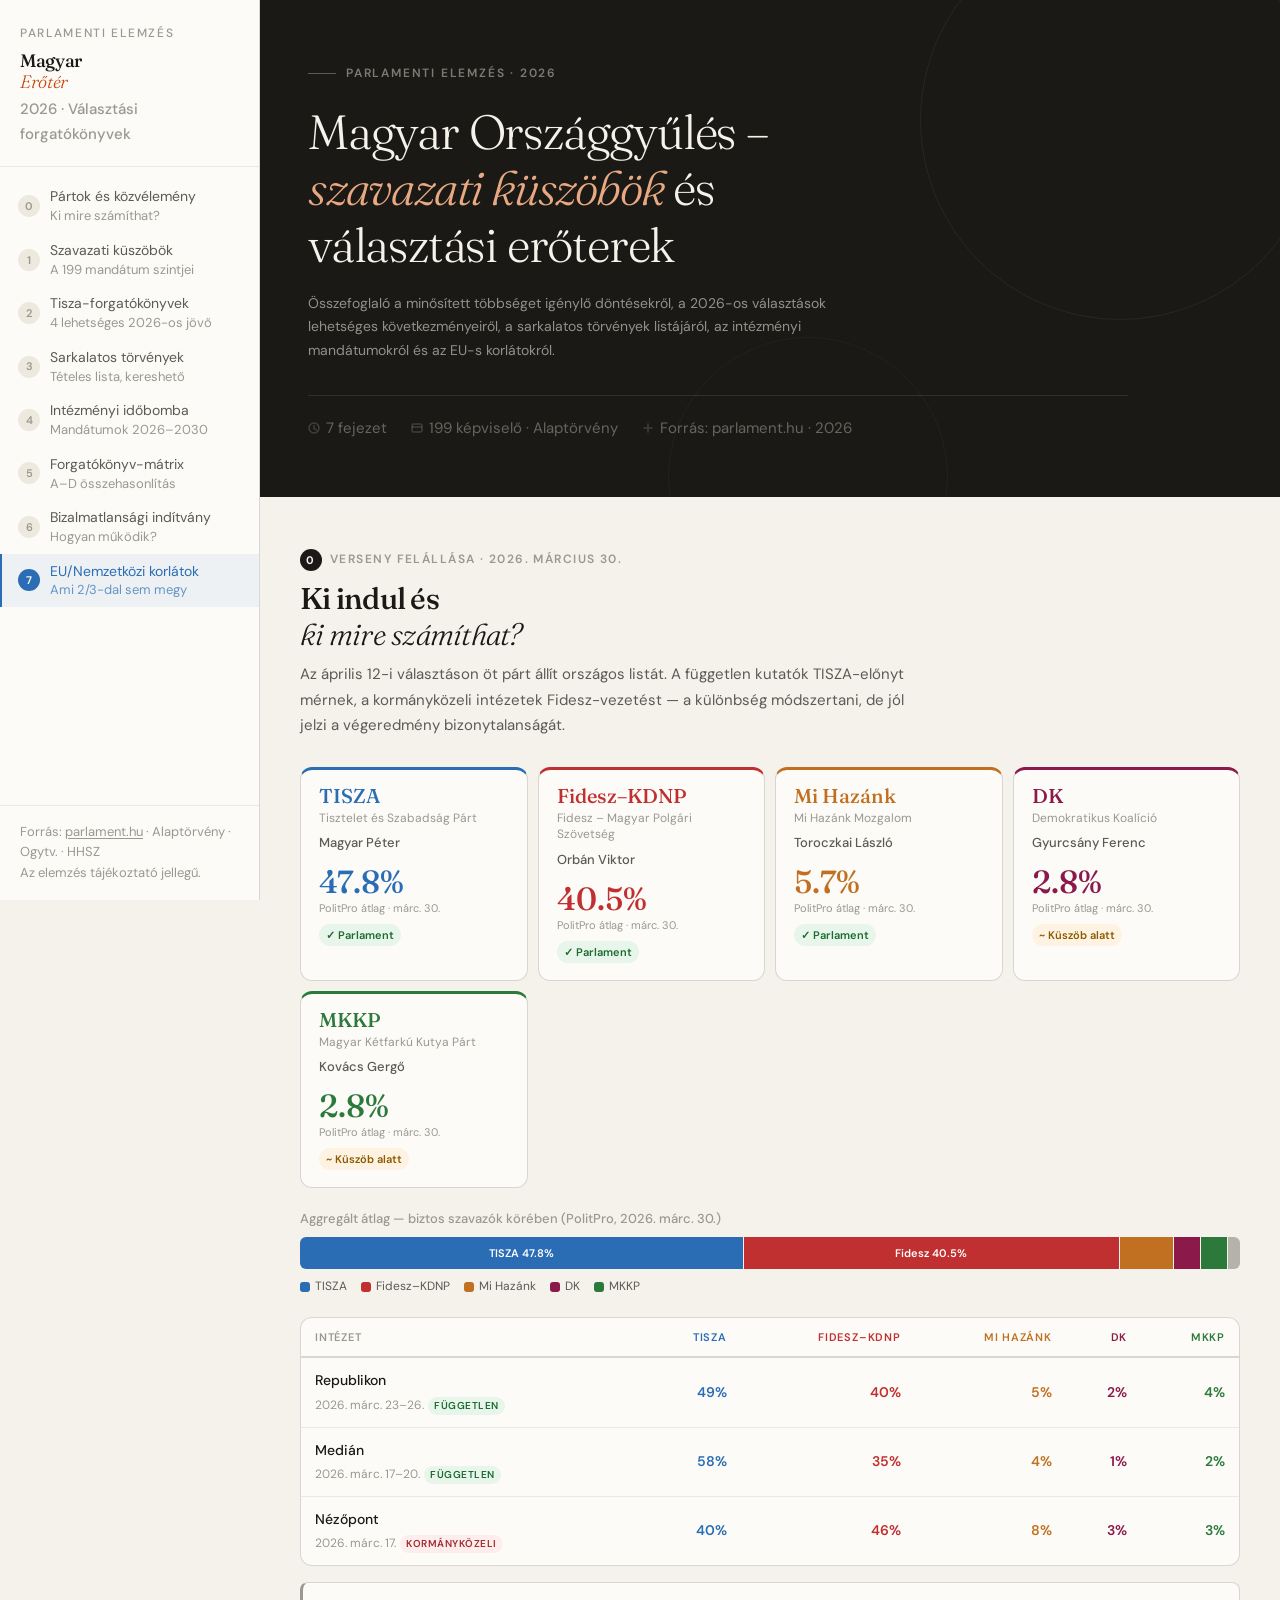
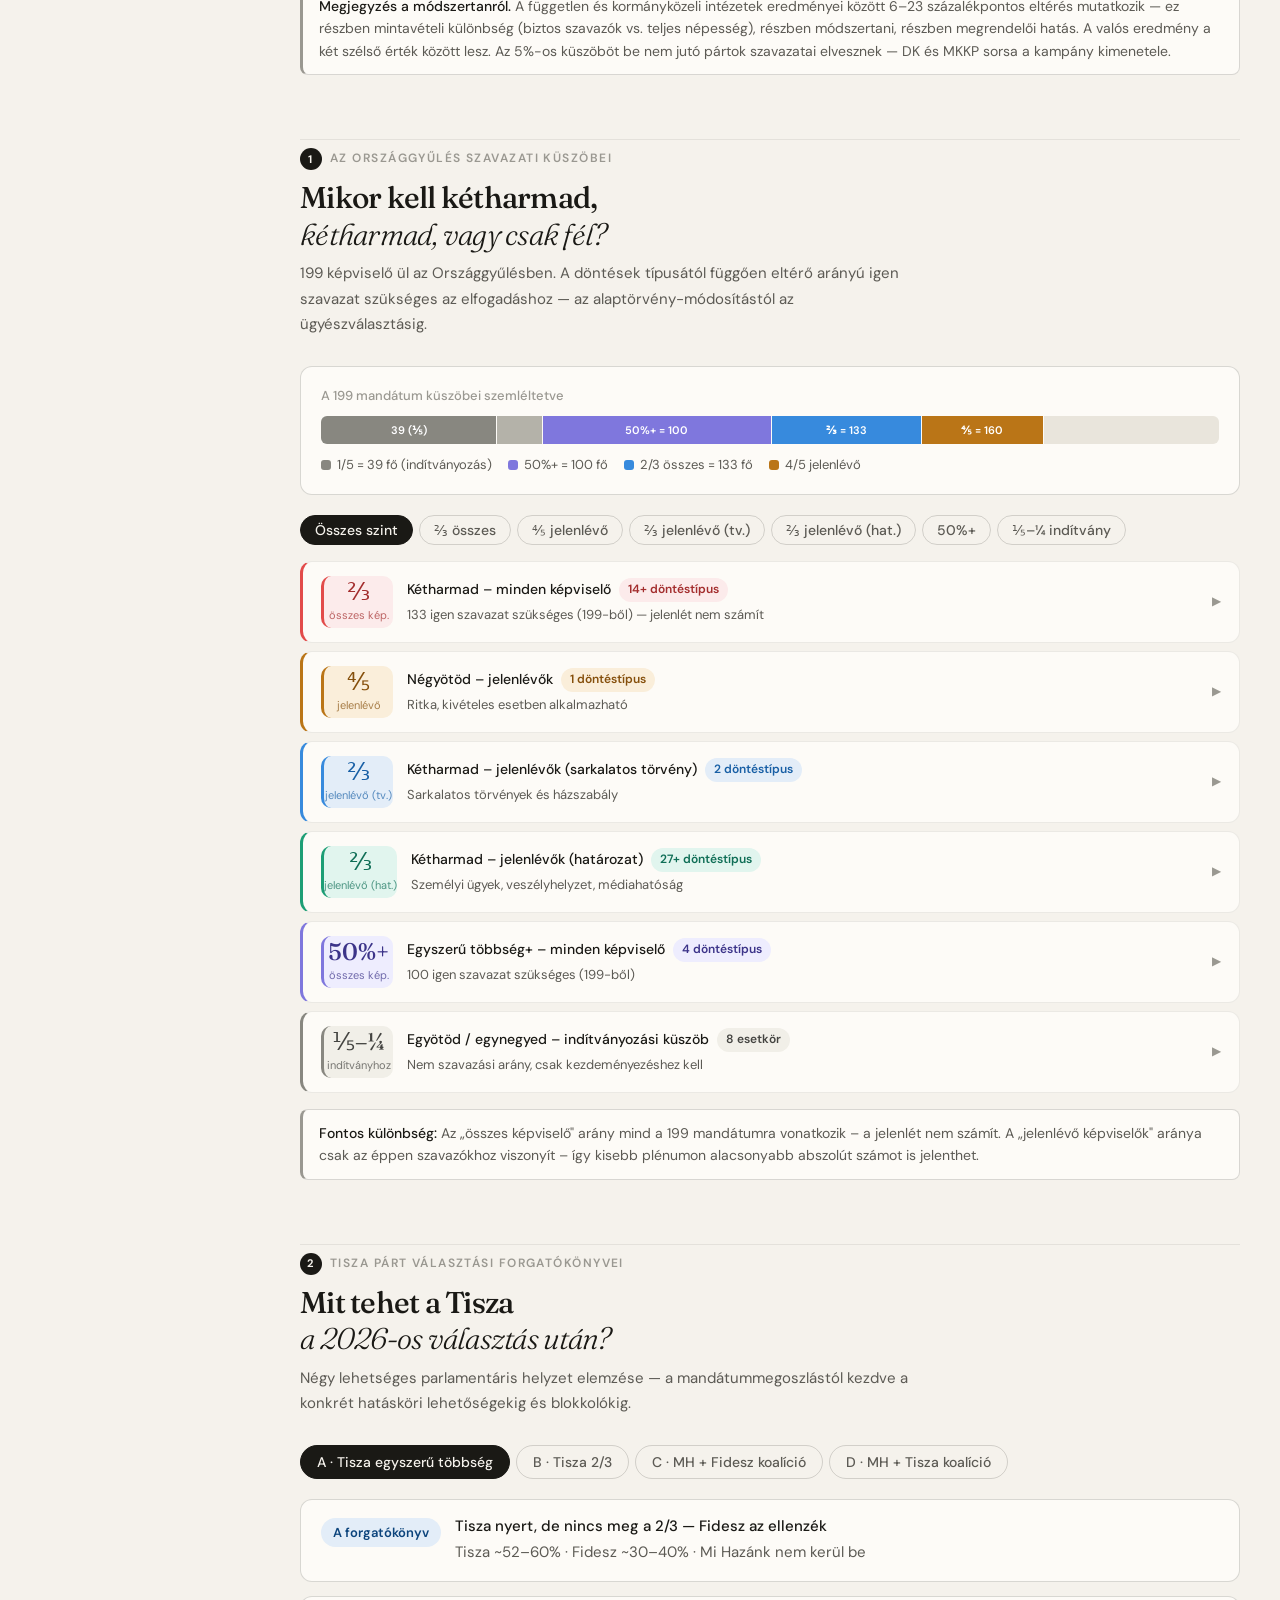
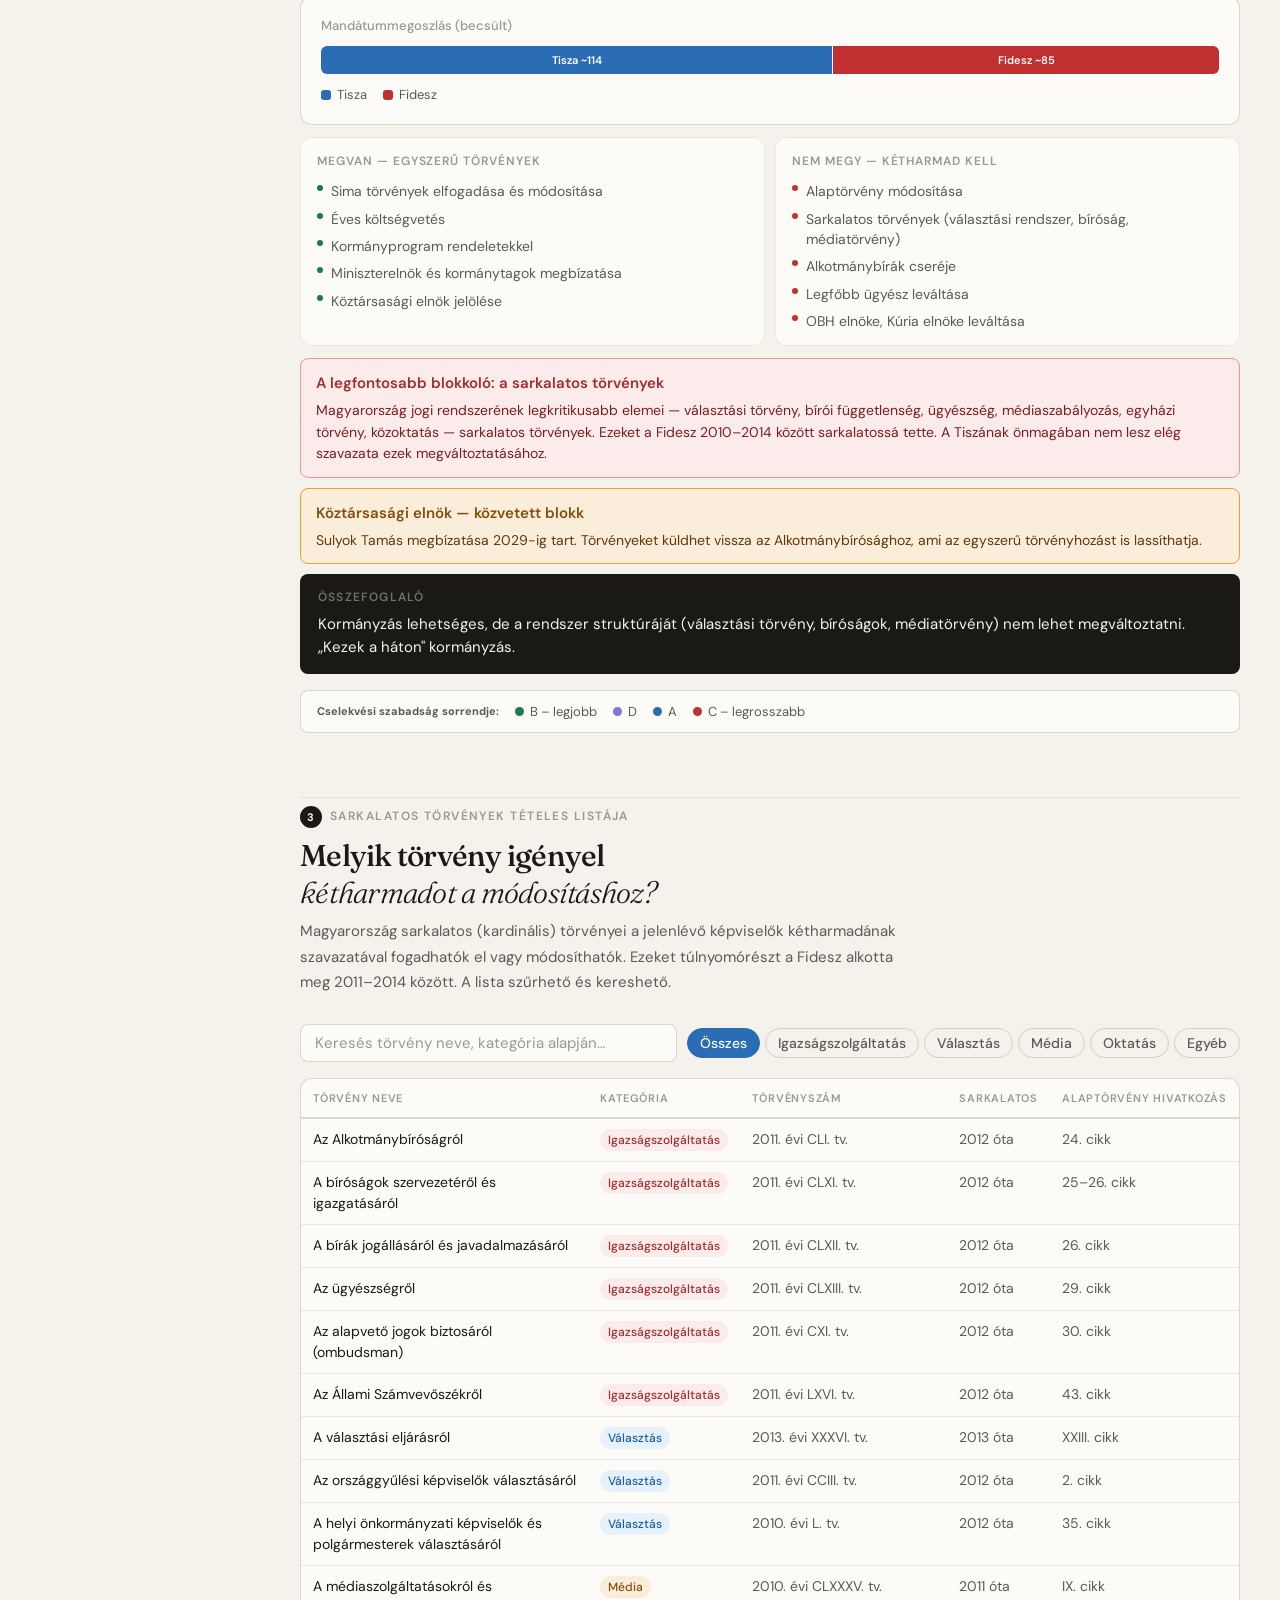
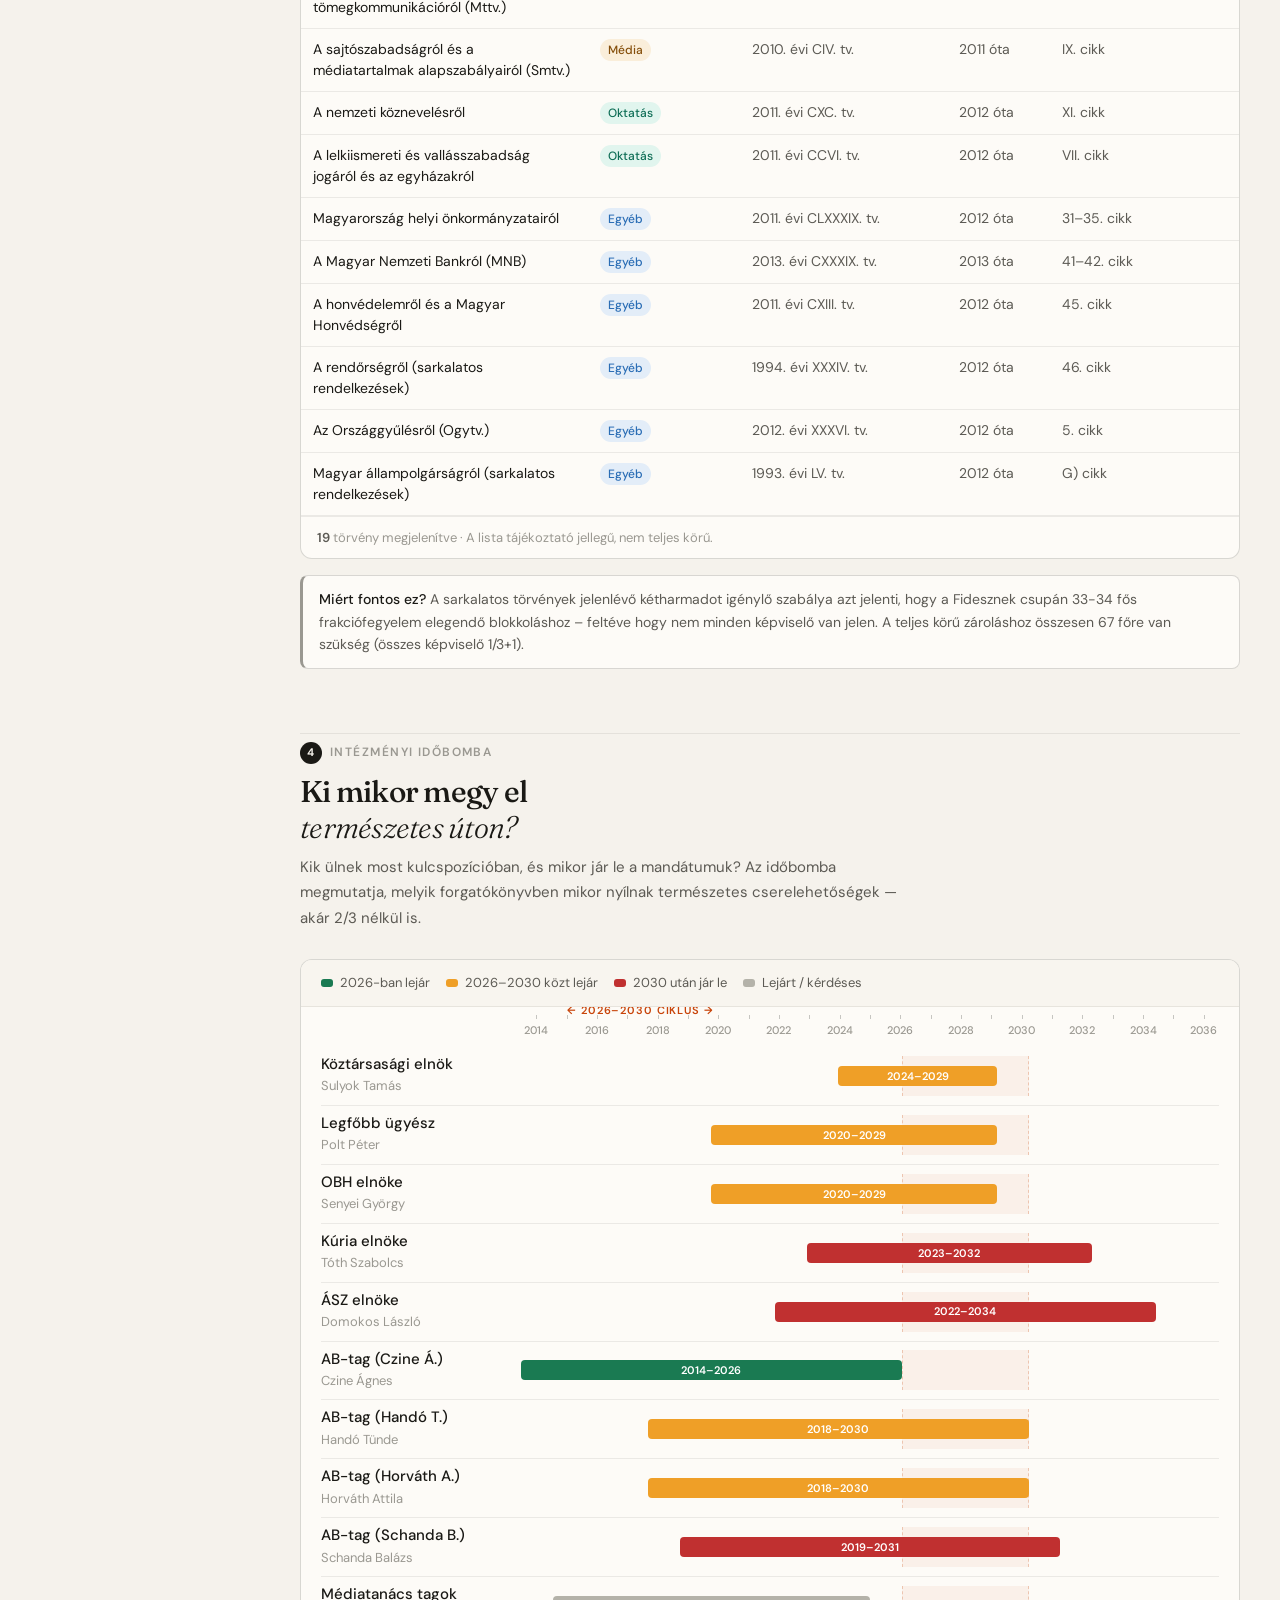
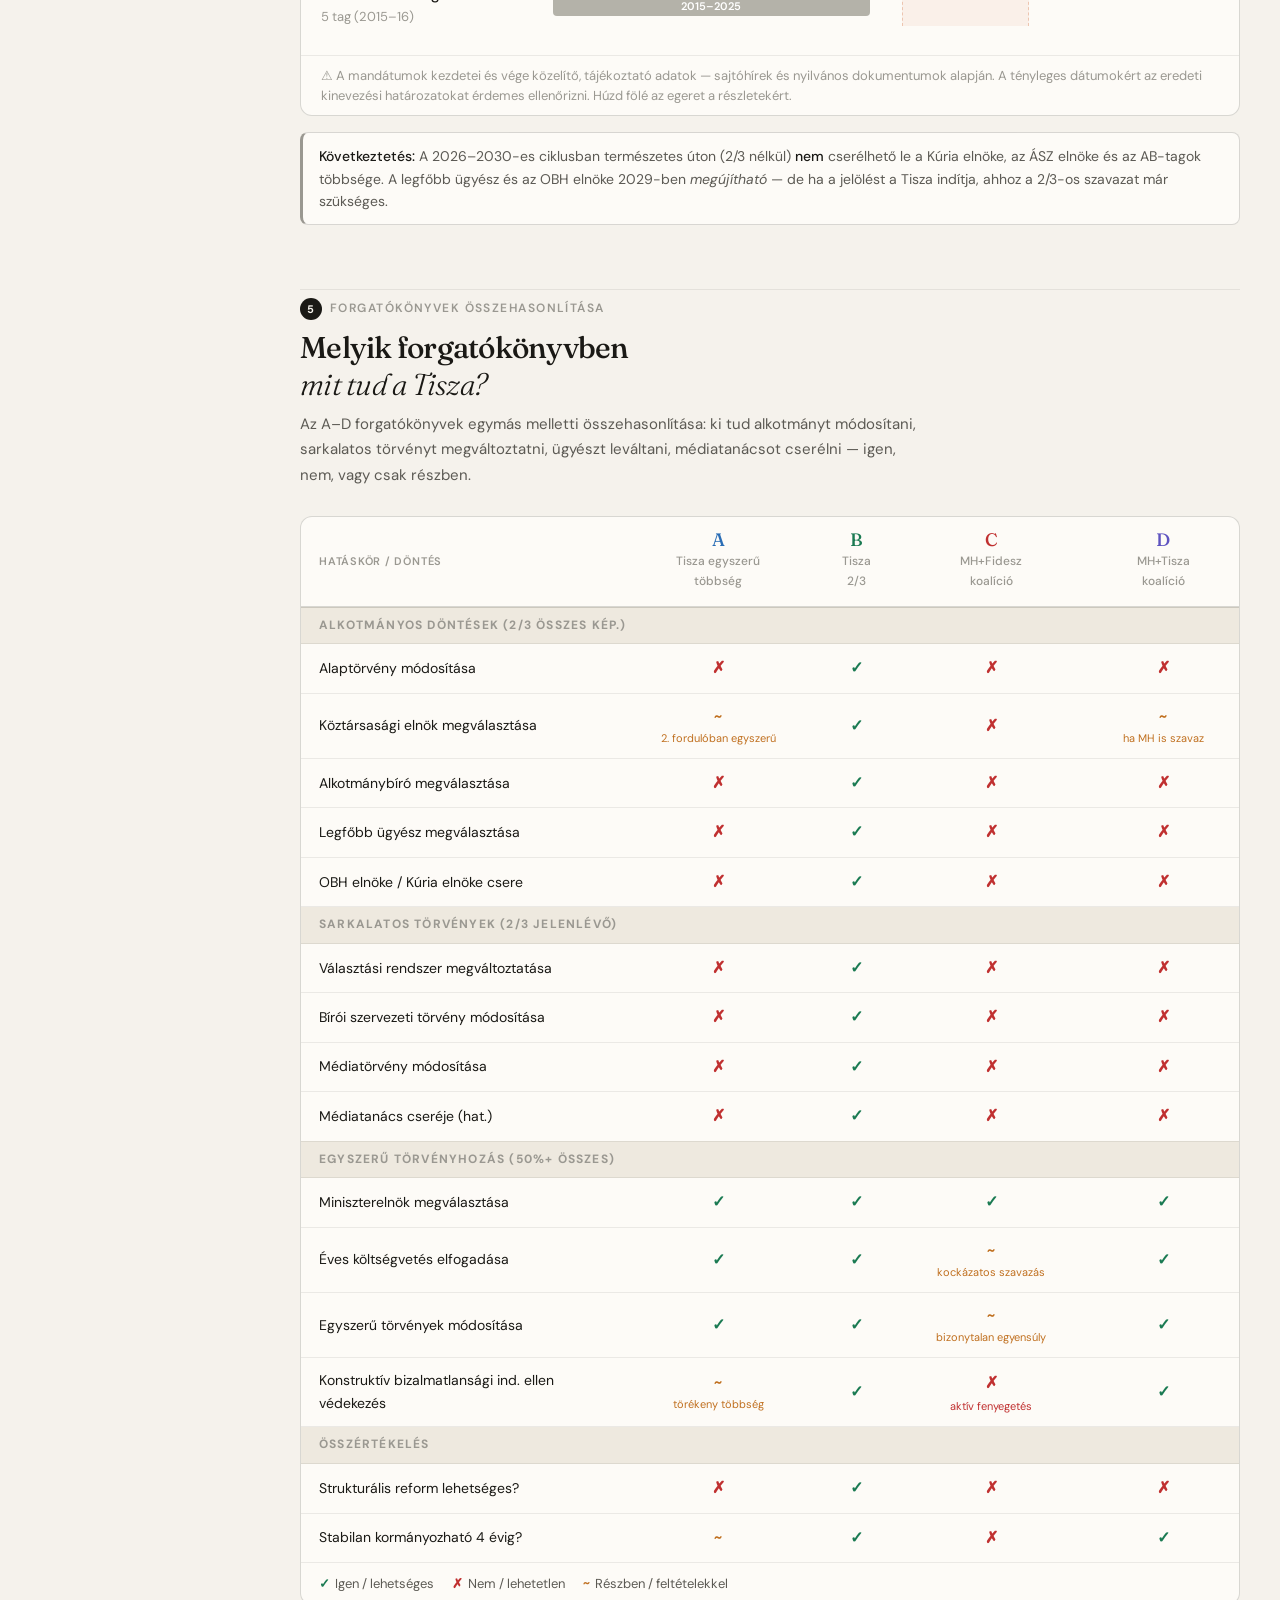
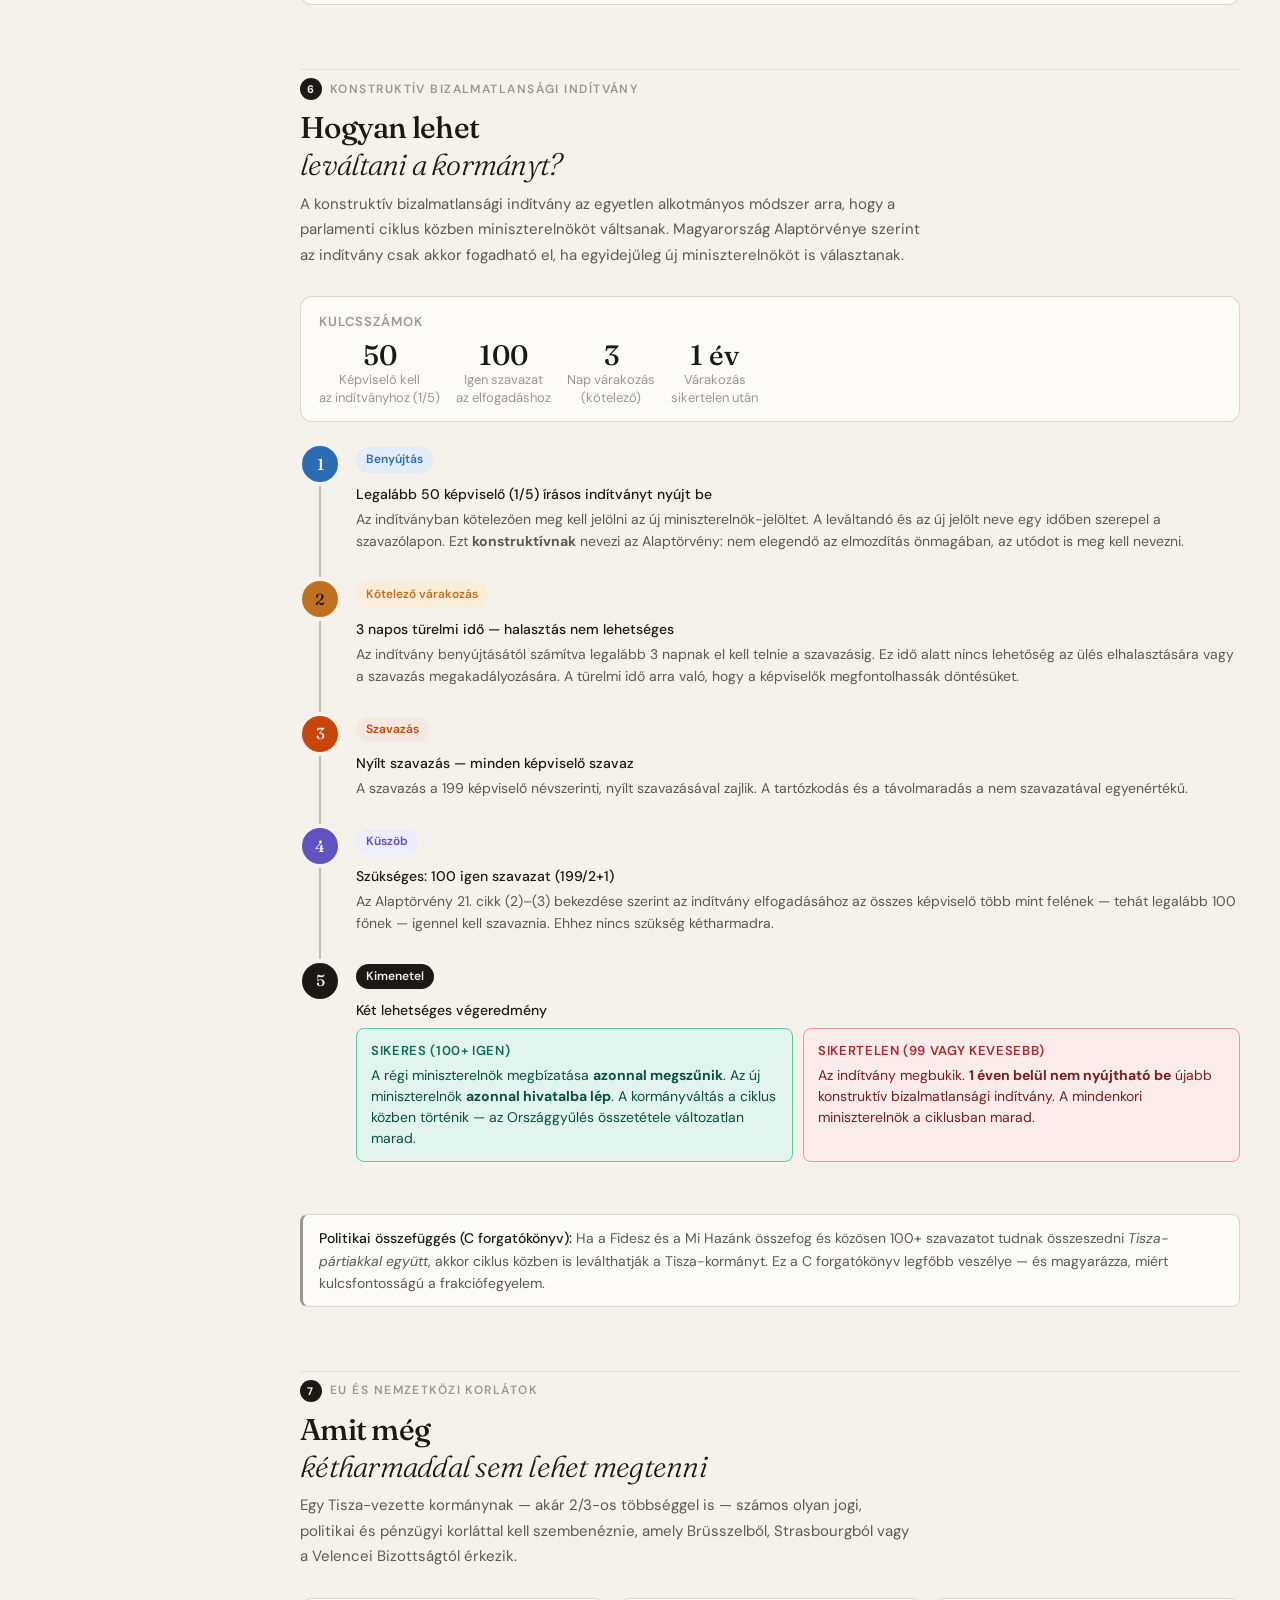
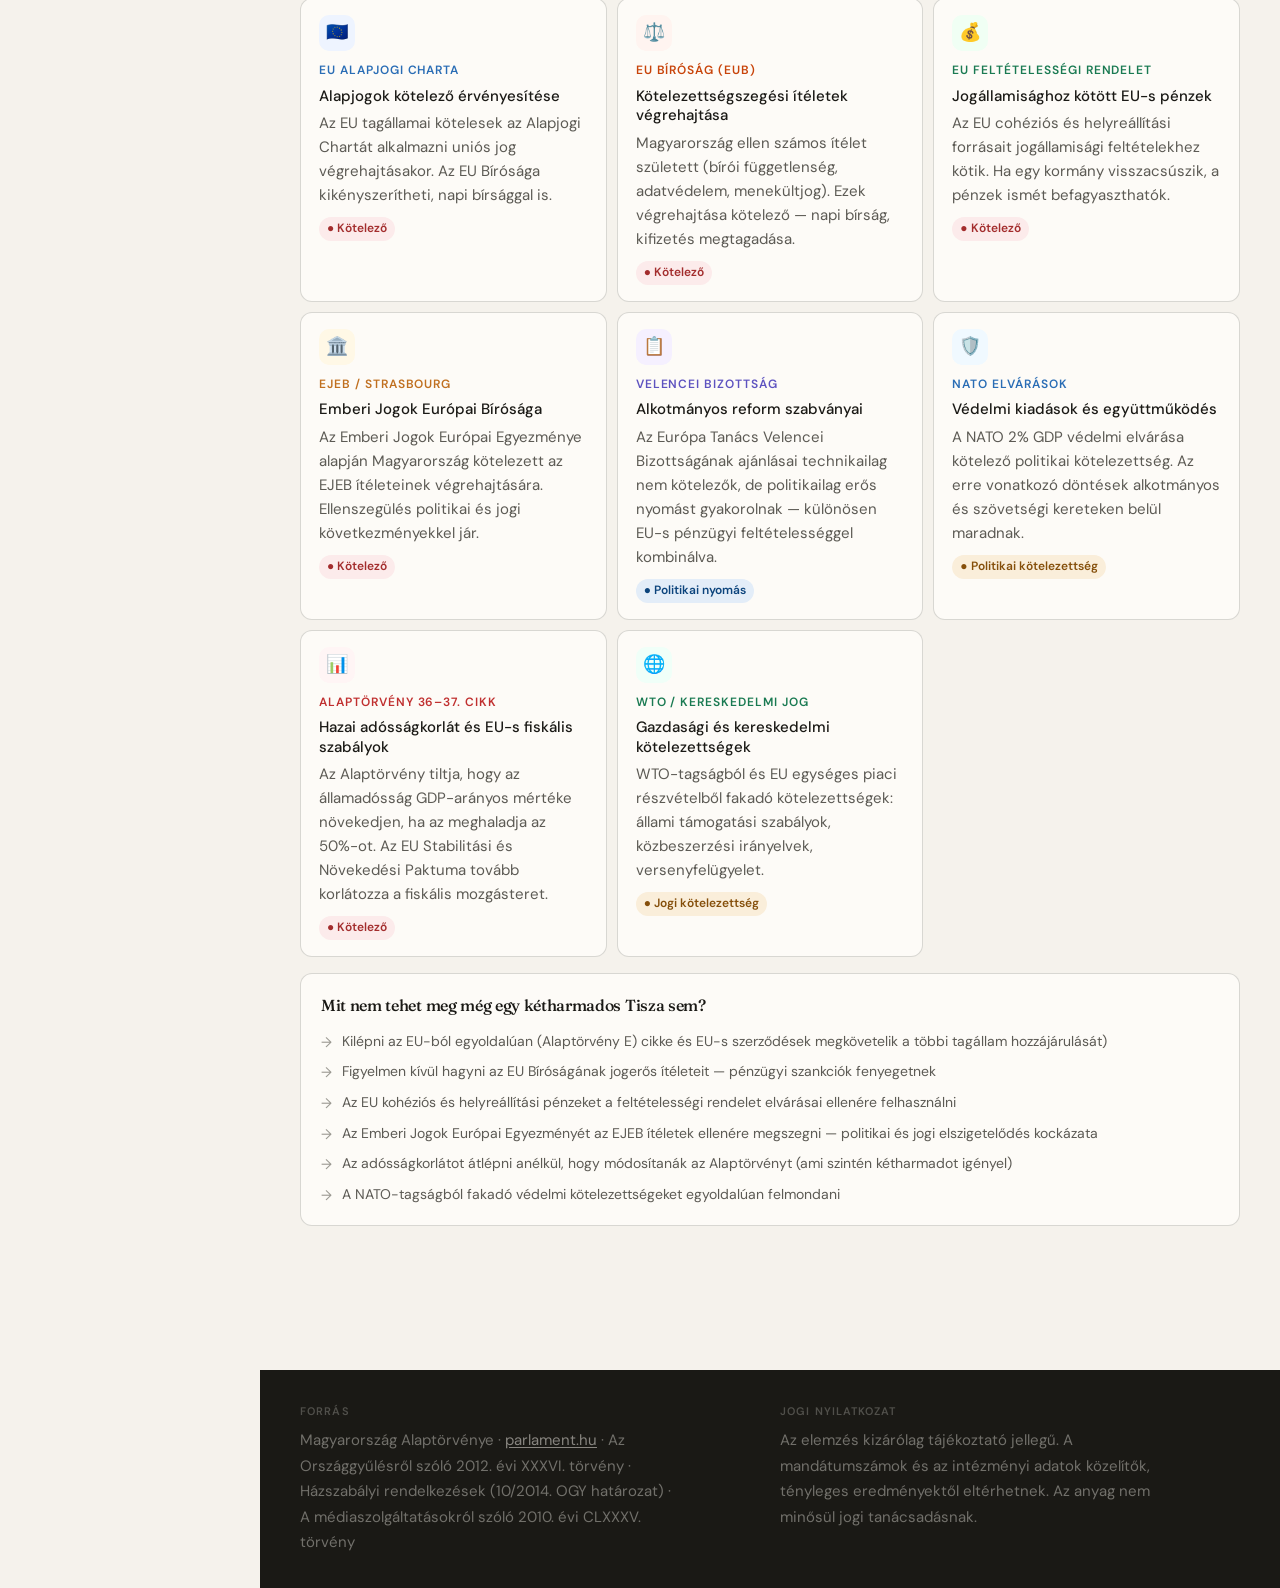
==== commit e2318902: "Add section 0: pártok és közvélemény-kutatások (2026. márc. 30.) 5 pártkártya (TISZA, Fidesz-KDNP, M" ====
--- a/index.html
+++ b/index.html
@@ -24,6 +24,14 @@
   </div>
 
   <nav class="sidebar-nav">
+    <a href="#section-0" class="nav-item" data-section="section-0">
+      <span class="nav-num">0</span>
+      <span class="nav-text">
+        Pártok és közvélemény
+        <span class="nav-sub">Ki mire számíthat?</span>
+      </span>
+    </a>
+
     <a href="#section-1" class="nav-item" data-section="section-1">
       <span class="nav-num">1</span>
       <span class="nav-text">
@@ -128,6 +136,150 @@
   </header>
 
   <main>
+
+  <!-- ════════════════════════════════════════════════════════
+       SECTION 0 — Pártok és közvélemény-kutatások
+       ════════════════════════════════════════════════════════ -->
+  <section class="section" id="section-0">
+
+    <div class="section-intro" data-reveal>
+      <div class="section-label">
+        <span class="section-num">0</span>
+        Verseny felállása · 2026. március 30.
+      </div>
+      <h2 class="section-title">Ki indul és<br><em>ki mire számíthat?</em></h2>
+      <p class="section-desc">Az április 12-i választáson öt párt állít országos listát. A független kutatók TISZA-előnyt mérnek, a kormányközeli intézetek Fidesz-vezetést — a különbség módszertani, de jól jelzi a végeredmény bizonytalanságát.</p>
+    </div>
+
+    <!-- Party cards -->
+    <div class="party-grid" data-reveal data-reveal-delay="1">
+
+      <div class="party-card" style="--party-color:#2A6DB5">
+        <div class="party-card-abbr">TISZA</div>
+        <div class="party-card-name">Tisztelet és Szabadság Párt</div>
+        <div class="party-card-leader">Magyar Péter</div>
+        <div class="party-card-pct">47.8%</div>
+        <div class="party-card-pct-note">PolitPro átlag · márc. 30.</div>
+        <span class="party-card-threshold threshold-in">✓ Parlament</span>
+      </div>
+
+      <div class="party-card" style="--party-color:#C03030">
+        <div class="party-card-abbr">Fidesz–KDNP</div>
+        <div class="party-card-name">Fidesz – Magyar Polgári Szövetség</div>
+        <div class="party-card-leader">Orbán Viktor</div>
+        <div class="party-card-pct">40.5%</div>
+        <div class="party-card-pct-note">PolitPro átlag · márc. 30.</div>
+        <span class="party-card-threshold threshold-in">✓ Parlament</span>
+      </div>
+
+      <div class="party-card" style="--party-color:#C07020">
+        <div class="party-card-abbr">Mi Hazánk</div>
+        <div class="party-card-name">Mi Hazánk Mozgalom</div>
+        <div class="party-card-leader">Toroczkai László</div>
+        <div class="party-card-pct">5.7%</div>
+        <div class="party-card-pct-note">PolitPro átlag · márc. 30.</div>
+        <span class="party-card-threshold threshold-in">✓ Parlament</span>
+      </div>
+
+      <div class="party-card" style="--party-color:#8B1A4A">
+        <div class="party-card-abbr">DK</div>
+        <div class="party-card-name">Demokratikus Koalíció</div>
+        <div class="party-card-leader">Gyurcsány Ferenc</div>
+        <div class="party-card-pct">2.8%</div>
+        <div class="party-card-pct-note">PolitPro átlag · márc. 30.</div>
+        <span class="party-card-threshold threshold-edge">~ Küszöb alatt</span>
+      </div>
+
+      <div class="party-card" style="--party-color:#2B7A3B">
+        <div class="party-card-abbr">MKKP</div>
+        <div class="party-card-name">Magyar Kétfarkú Kutya Párt</div>
+        <div class="party-card-leader">Kovács Gergő</div>
+        <div class="party-card-pct">2.8%</div>
+        <div class="party-card-pct-note">PolitPro átlag · márc. 30.</div>
+        <span class="party-card-threshold threshold-edge">~ Küszöb alatt</span>
+      </div>
+
+    </div>
+
+    <!-- Aggregate bar -->
+    <div class="poll-agg-wrap" data-reveal data-reveal-delay="2">
+      <div class="poll-agg-label">Aggregált átlag — biztos szavazók körében (PolitPro, 2026. márc. 30.)</div>
+      <div class="poll-agg-bar">
+        <div class="poll-agg-seg" style="width:47.8%;background:#2A6DB5" title="TISZA 47.8%">TISZA 47.8%</div>
+        <div class="poll-agg-seg" style="width:40.5%;background:#C03030" title="Fidesz–KDNP 40.5%">Fidesz 40.5%</div>
+        <div class="poll-agg-seg" style="width:5.7%;background:#C07020" title="Mi Hazánk 5.7%"></div>
+        <div class="poll-agg-seg" style="width:2.8%;background:#8B1A4A" title="DK 2.8%"></div>
+        <div class="poll-agg-seg" style="width:2.8%;background:#2B7A3B" title="MKKP 2.8%"></div>
+        <div class="poll-agg-seg" style="width:0.4%;background:#B4B2A9" title="Egyéb 0.4%"></div>
+      </div>
+      <div class="poll-agg-legend">
+        <div class="poll-agg-legend-item"><div class="poll-agg-legend-dot" style="background:#2A6DB5"></div>TISZA</div>
+        <div class="poll-agg-legend-item"><div class="poll-agg-legend-dot" style="background:#C03030"></div>Fidesz–KDNP</div>
+        <div class="poll-agg-legend-item"><div class="poll-agg-legend-dot" style="background:#C07020"></div>Mi Hazánk</div>
+        <div class="poll-agg-legend-item"><div class="poll-agg-legend-dot" style="background:#8B1A4A"></div>DK</div>
+        <div class="poll-agg-legend-item"><div class="poll-agg-legend-dot" style="background:#2B7A3B"></div>MKKP</div>
+      </div>
+    </div>
+
+    <!-- Poll comparison table -->
+    <div class="poll-compare-wrap" data-reveal data-reveal-delay="3">
+      <table class="poll-compare-table">
+        <thead>
+          <tr>
+            <th>Intézet</th>
+            <th style="color:#2A6DB5">TISZA</th>
+            <th style="color:#C03030">Fidesz–KDNP</th>
+            <th style="color:#C07020">Mi Hazánk</th>
+            <th style="color:#8B1A4A">DK</th>
+            <th style="color:#2B7A3B">MKKP</th>
+          </tr>
+        </thead>
+        <tbody>
+          <tr>
+            <td>
+              <span class="poll-inst-name">Republikon</span>
+              <span class="poll-inst-date">2026. márc. 23–26.</span>
+              <span class="poll-inst-tag poll-tag-independent">Független</span>
+            </td>
+            <td><span class="poll-pct poll-pct-tisza">49%</span></td>
+            <td><span class="poll-pct poll-pct-fidesz">40%</span></td>
+            <td><span class="poll-pct poll-pct-mh">5%</span></td>
+            <td><span class="poll-pct poll-pct-dk">2%</span></td>
+            <td><span class="poll-pct poll-pct-mkkp">4%</span></td>
+          </tr>
+          <tr>
+            <td>
+              <span class="poll-inst-name">Medián</span>
+              <span class="poll-inst-date">2026. márc. 17–20.</span>
+              <span class="poll-inst-tag poll-tag-independent">Független</span>
+            </td>
+            <td><span class="poll-pct poll-pct-tisza">58%</span></td>
+            <td><span class="poll-pct poll-pct-fidesz">35%</span></td>
+            <td><span class="poll-pct poll-pct-mh">4%</span></td>
+            <td><span class="poll-pct poll-pct-dk">1%</span></td>
+            <td><span class="poll-pct poll-pct-mkkp">2%</span></td>
+          </tr>
+          <tr>
+            <td>
+              <span class="poll-inst-name">Nézőpont</span>
+              <span class="poll-inst-date">2026. márc. 17.</span>
+              <span class="poll-inst-tag poll-tag-gov">Kormányközeli</span>
+            </td>
+            <td><span class="poll-pct poll-pct-tisza">40%</span></td>
+            <td><span class="poll-pct poll-pct-fidesz">46%</span></td>
+            <td><span class="poll-pct poll-pct-mh">8%</span></td>
+            <td><span class="poll-pct poll-pct-dk">3%</span></td>
+            <td><span class="poll-pct poll-pct-mkkp">3%</span></td>
+          </tr>
+        </tbody>
+      </table>
+    </div>
+
+    <div class="key-note" data-reveal data-reveal-delay="4">
+      <strong>Megjegyzés a módszertanról.</strong> A független és kormányközeli intézetek eredményei között 6–23 százalékpontos eltérés mutatkozik — ez részben mintavételi különbség (biztos szavazók vs. teljes népesség), részben módszertani, részben megrendelői hatás. A valós eredmény a két szélső érték között lesz. Az 5%-os küszöböt be nem jutó pártok szavazatai elvesznek — DK és MKKP sorsa a kampány kimenetele.
+    </div>
+
+  </section>
 
   <!-- ════════════════════════════════════════════════════════
        SECTION 1 — Szavazati küszöbök
--- a/styles.css
+++ b/styles.css
@@ -1536,6 +1536,194 @@
 .page-header .header-meta { animation: fadeIn 0.6s ease 0.2s both; }
 
 /* ════════════════════════════════════════════════════════════
+   SECTION 0 — Pártok és támogatottságuk
+   ════════════════════════════════════════════════════════════ */
+
+.party-grid {
+  display: grid;
+  grid-template-columns: repeat(auto-fill, minmax(200px, 1fr));
+  gap: 10px;
+  margin-bottom: 20px;
+}
+.party-card {
+  background: var(--card);
+  border: 1px solid var(--border2);
+  border-top: 3px solid var(--party-color, var(--ink3));
+  border-radius: var(--r);
+  padding: 16px 18px;
+  position: relative;
+  transition: box-shadow var(--transition), transform var(--transition);
+}
+.party-card:hover {
+  box-shadow: 0 4px 16px rgba(26,25,21,0.08);
+  transform: translateY(-1px);
+}
+.party-card-abbr {
+  font-family: 'Fraunces', serif;
+  font-size: 20px;
+  font-weight: 500;
+  color: var(--party-color, var(--ink));
+  line-height: 1;
+  margin-bottom: 4px;
+}
+.party-card-name {
+  font-size: 12px;
+  color: var(--ink3);
+  line-height: 1.4;
+  margin-bottom: 6px;
+}
+.party-card-leader {
+  font-size: 13px;
+  font-weight: 500;
+  color: var(--ink2);
+  margin-bottom: 12px;
+}
+.party-card-pct {
+  font-family: 'Fraunces', serif;
+  font-size: 32px;
+  font-weight: 500;
+  color: var(--party-color, var(--ink));
+  line-height: 1;
+}
+.party-card-pct-note {
+  font-size: 11px;
+  color: var(--ink3);
+  margin-top: 3px;
+  line-height: 1.4;
+}
+.party-card-threshold {
+  display: inline-flex;
+  align-items: center;
+  gap: 4px;
+  margin-top: 8px;
+  font-size: 11px;
+  font-weight: 600;
+  padding: 2px 7px;
+  border-radius: 20px;
+}
+.threshold-in  { background: #E8F5EB; color: #1A6B2E; }
+.threshold-out { background: #FEEDED; color: #A32D2D; }
+.threshold-edge { background: #FEF3E2; color: #8C5A00; }
+
+/* Poll comparison table */
+.poll-compare-wrap {
+  background: var(--card);
+  border: 1px solid var(--border2);
+  border-radius: var(--r);
+  overflow: hidden;
+  overflow-x: auto;
+  margin-bottom: 16px;
+}
+.poll-compare-table {
+  width: 100%;
+  min-width: 520px;
+  border-collapse: collapse;
+}
+.poll-compare-table thead th {
+  padding: 10px 14px;
+  font-size: 11px;
+  font-weight: 600;
+  letter-spacing: .07em;
+  text-transform: uppercase;
+  color: var(--ink3);
+  border-bottom: 2px solid var(--border2);
+  text-align: left;
+  white-space: nowrap;
+}
+.poll-compare-table thead th:not(:first-child) { text-align: right; }
+.poll-compare-table tbody tr {
+  border-bottom: 1px solid var(--border);
+}
+.poll-compare-table tbody tr:last-child { border-bottom: none; }
+.poll-compare-table tbody tr:hover { background: var(--card2); }
+.poll-compare-table td {
+  padding: 11px 14px;
+  font-size: 14px;
+  vertical-align: middle;
+}
+.poll-compare-table td:not(:first-child) { text-align: right; }
+.poll-inst-name {
+  font-weight: 500;
+  color: var(--ink);
+  display: block;
+}
+.poll-inst-date {
+  font-size: 12px;
+  color: var(--ink3);
+}
+.poll-inst-tag {
+  display: inline-block;
+  font-size: 10px;
+  font-weight: 600;
+  letter-spacing: .05em;
+  text-transform: uppercase;
+  padding: 1px 6px;
+  border-radius: 20px;
+  margin-top: 3px;
+}
+.poll-tag-independent { background: #E8F5EB; color: #1A6B2E; }
+.poll-tag-gov { background: #FEEDED; color: #A32D2D; }
+.poll-pct {
+  font-weight: 600;
+  color: var(--ink);
+}
+.poll-pct-tisza  { color: #2A6DB5; }
+.poll-pct-fidesz { color: #C03030; }
+.poll-pct-mh     { color: #C07020; }
+.poll-pct-dk     { color: #8B1A4A; }
+.poll-pct-mkkp   { color: #2B7A3B; }
+
+/* Aggregate support bar */
+.poll-agg-wrap {
+  margin-bottom: 20px;
+}
+.poll-agg-label {
+  font-size: 13px;
+  color: var(--ink3);
+  font-weight: 500;
+  margin-bottom: 8px;
+}
+.poll-agg-bar {
+  display: flex;
+  height: 32px;
+  border-radius: 6px;
+  overflow: hidden;
+  gap: 1px;
+}
+.poll-agg-seg {
+  display: flex;
+  align-items: center;
+  justify-content: center;
+  font-size: 11px;
+  font-weight: 600;
+  color: #fff;
+  white-space: nowrap;
+  overflow: hidden;
+  padding: 0 6px;
+  position: relative;
+  transition: opacity var(--transition);
+}
+.poll-agg-seg:hover { opacity: .85; }
+.poll-agg-legend {
+  display: flex;
+  gap: 14px;
+  margin-top: 8px;
+  flex-wrap: wrap;
+}
+.poll-agg-legend-item {
+  display: flex;
+  align-items: center;
+  gap: 5px;
+  font-size: 12px;
+  color: var(--ink2);
+}
+.poll-agg-legend-dot {
+  width: 10px; height: 10px;
+  border-radius: 3px;
+  flex-shrink: 0;
+}
+
+/* ════════════════════════════════════════════════════════════
    Responsive
    ════════════════════════════════════════════════════════════ */
 
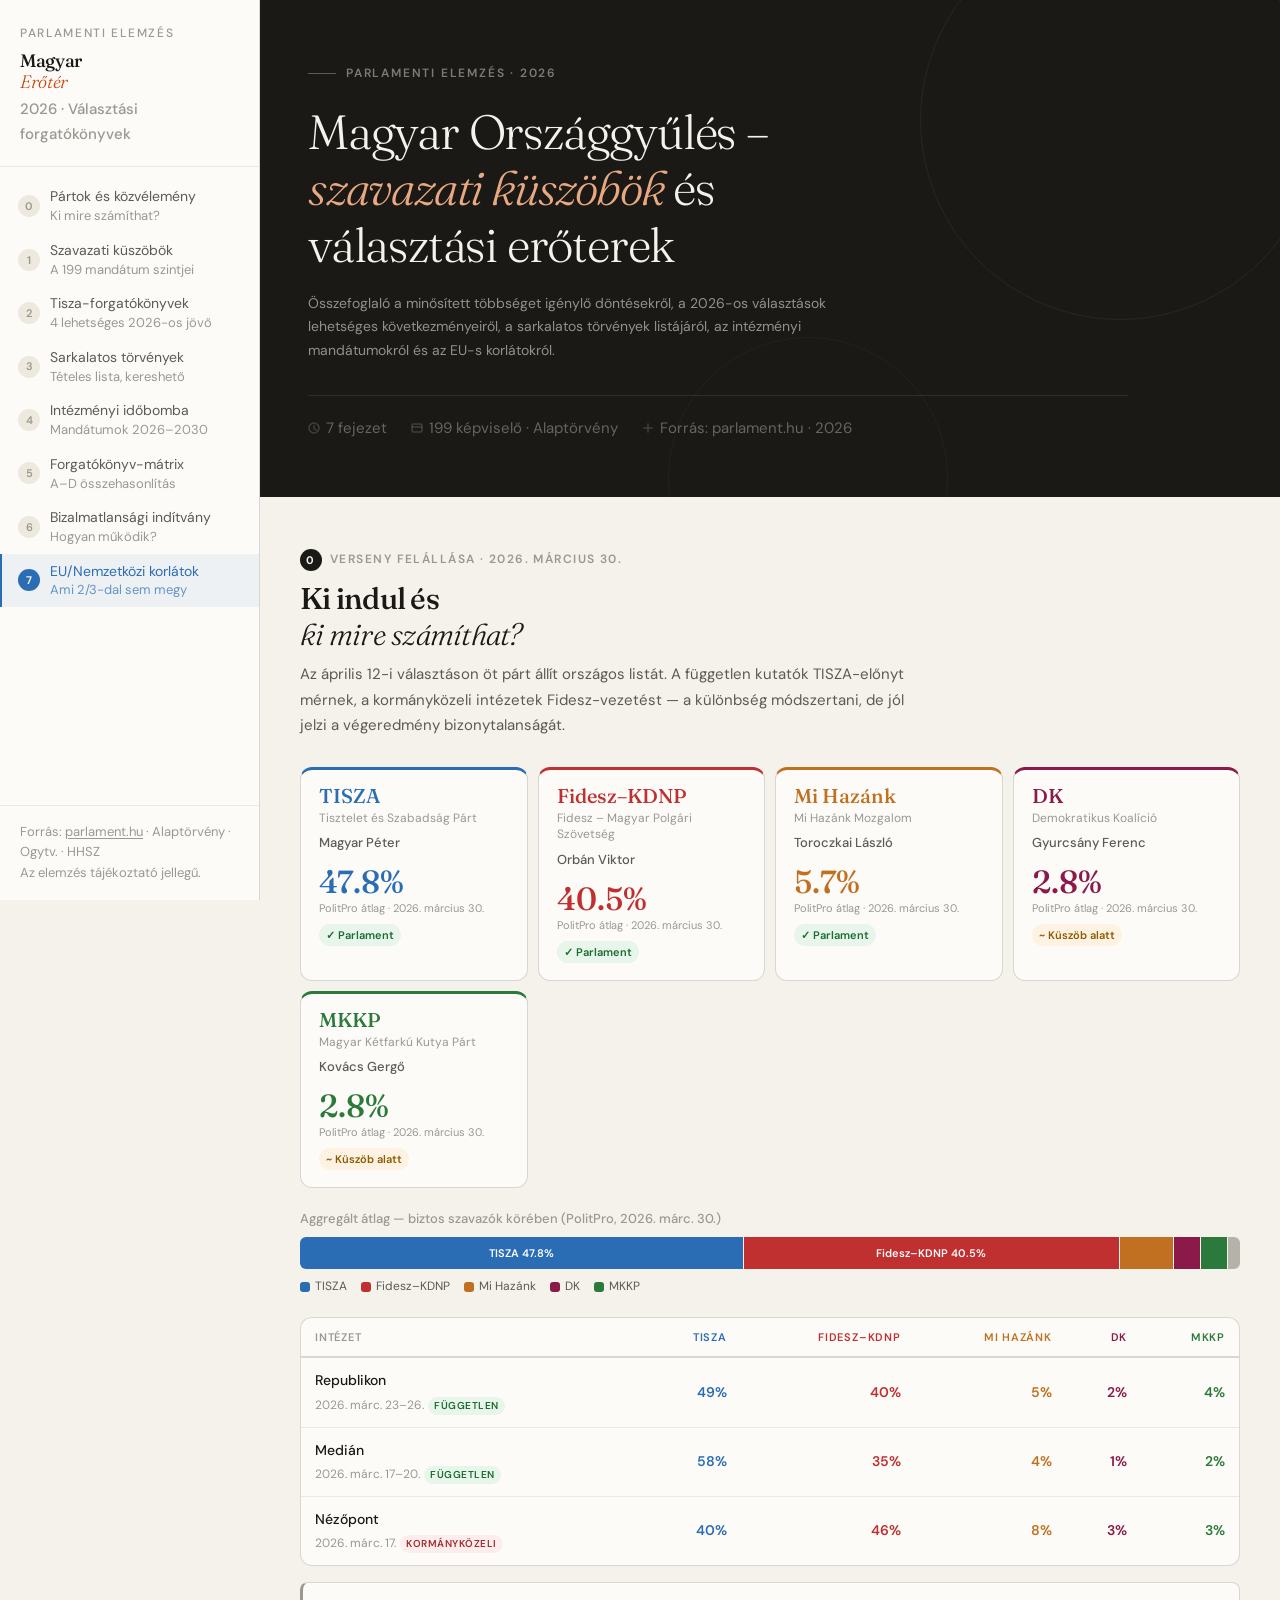
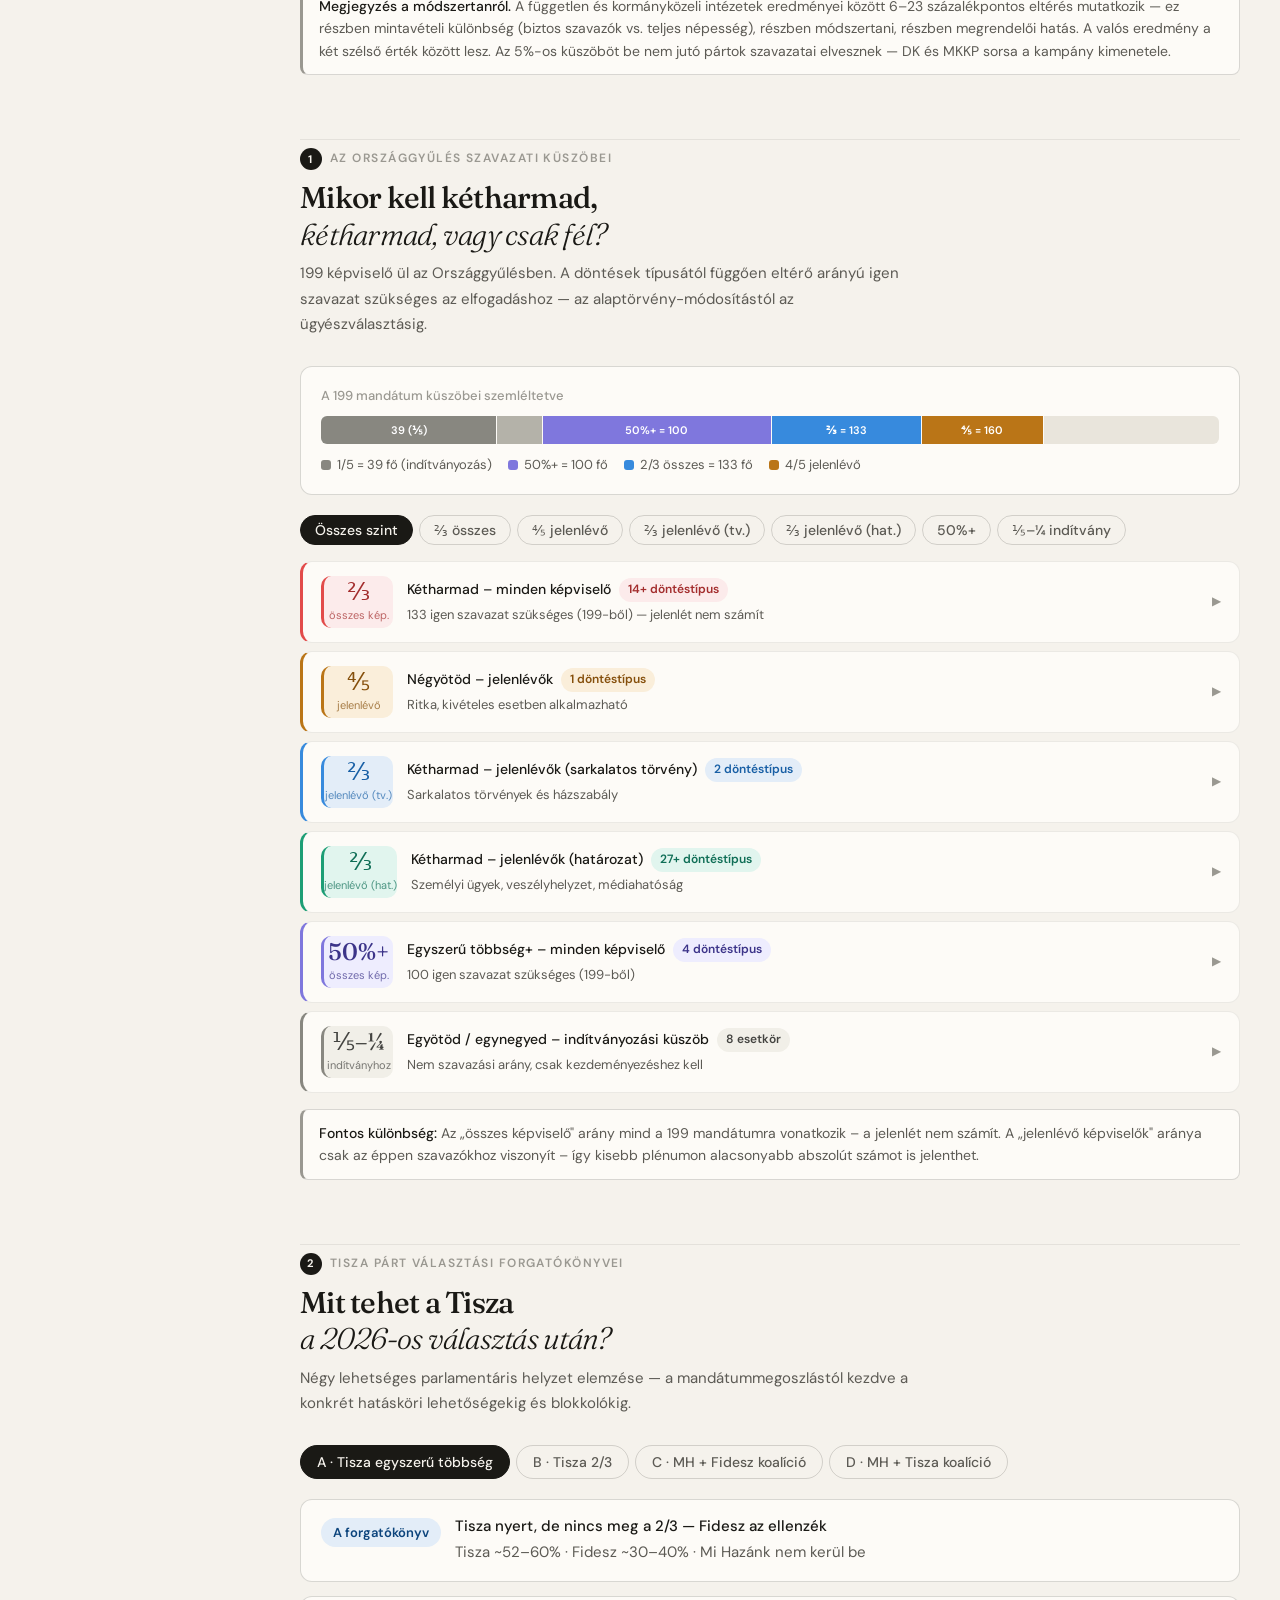
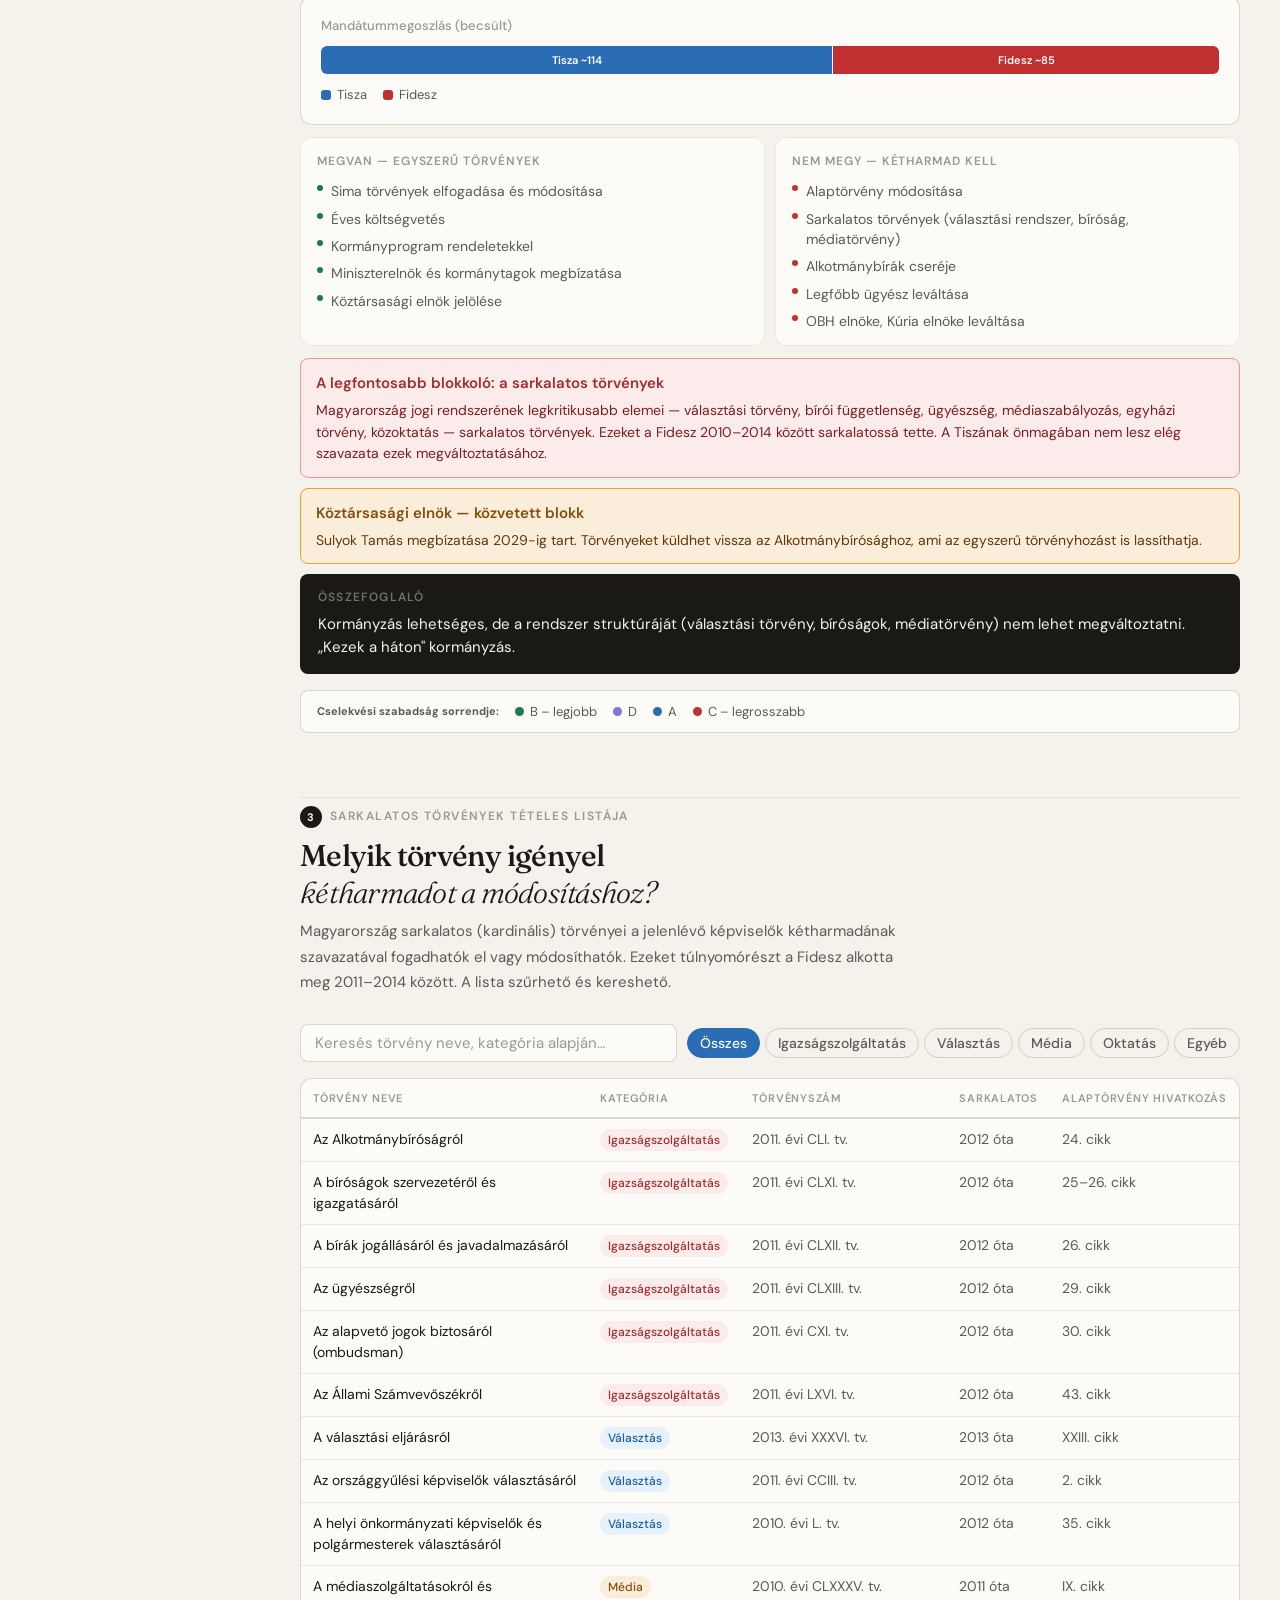
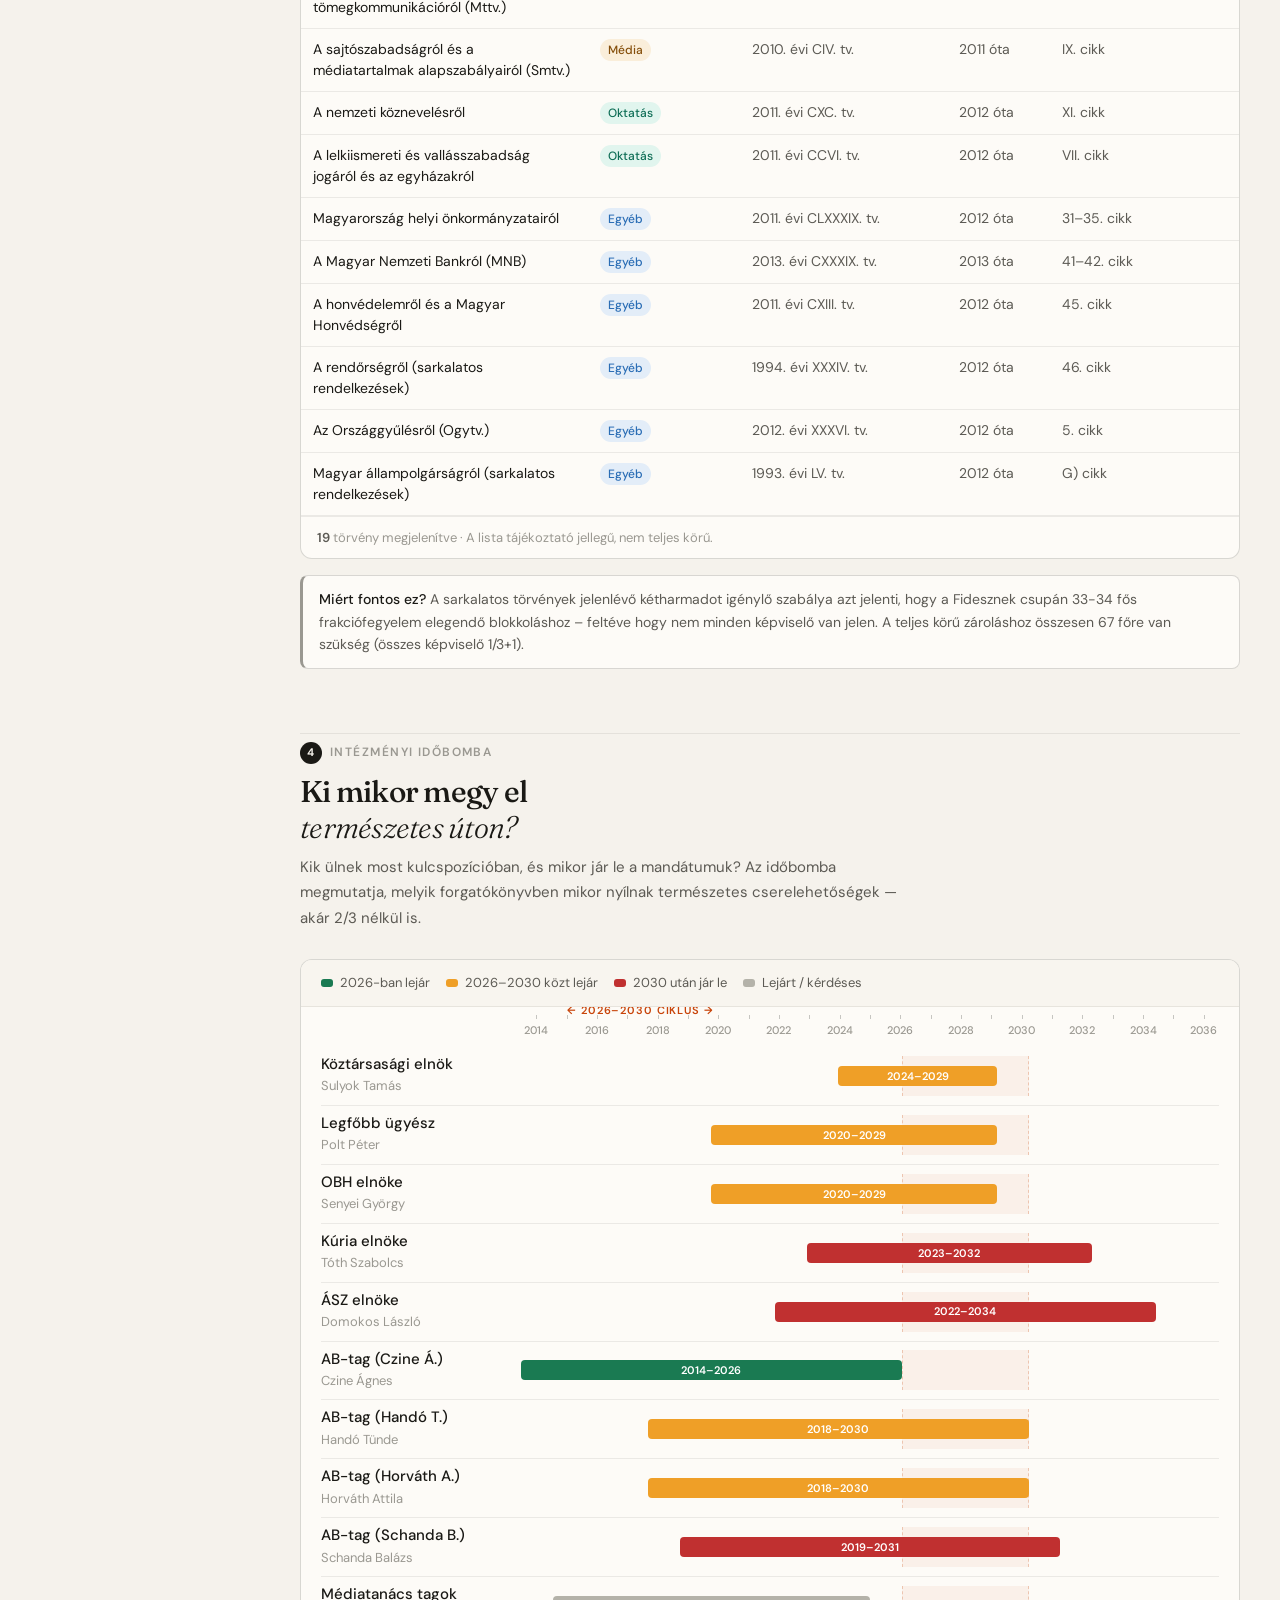
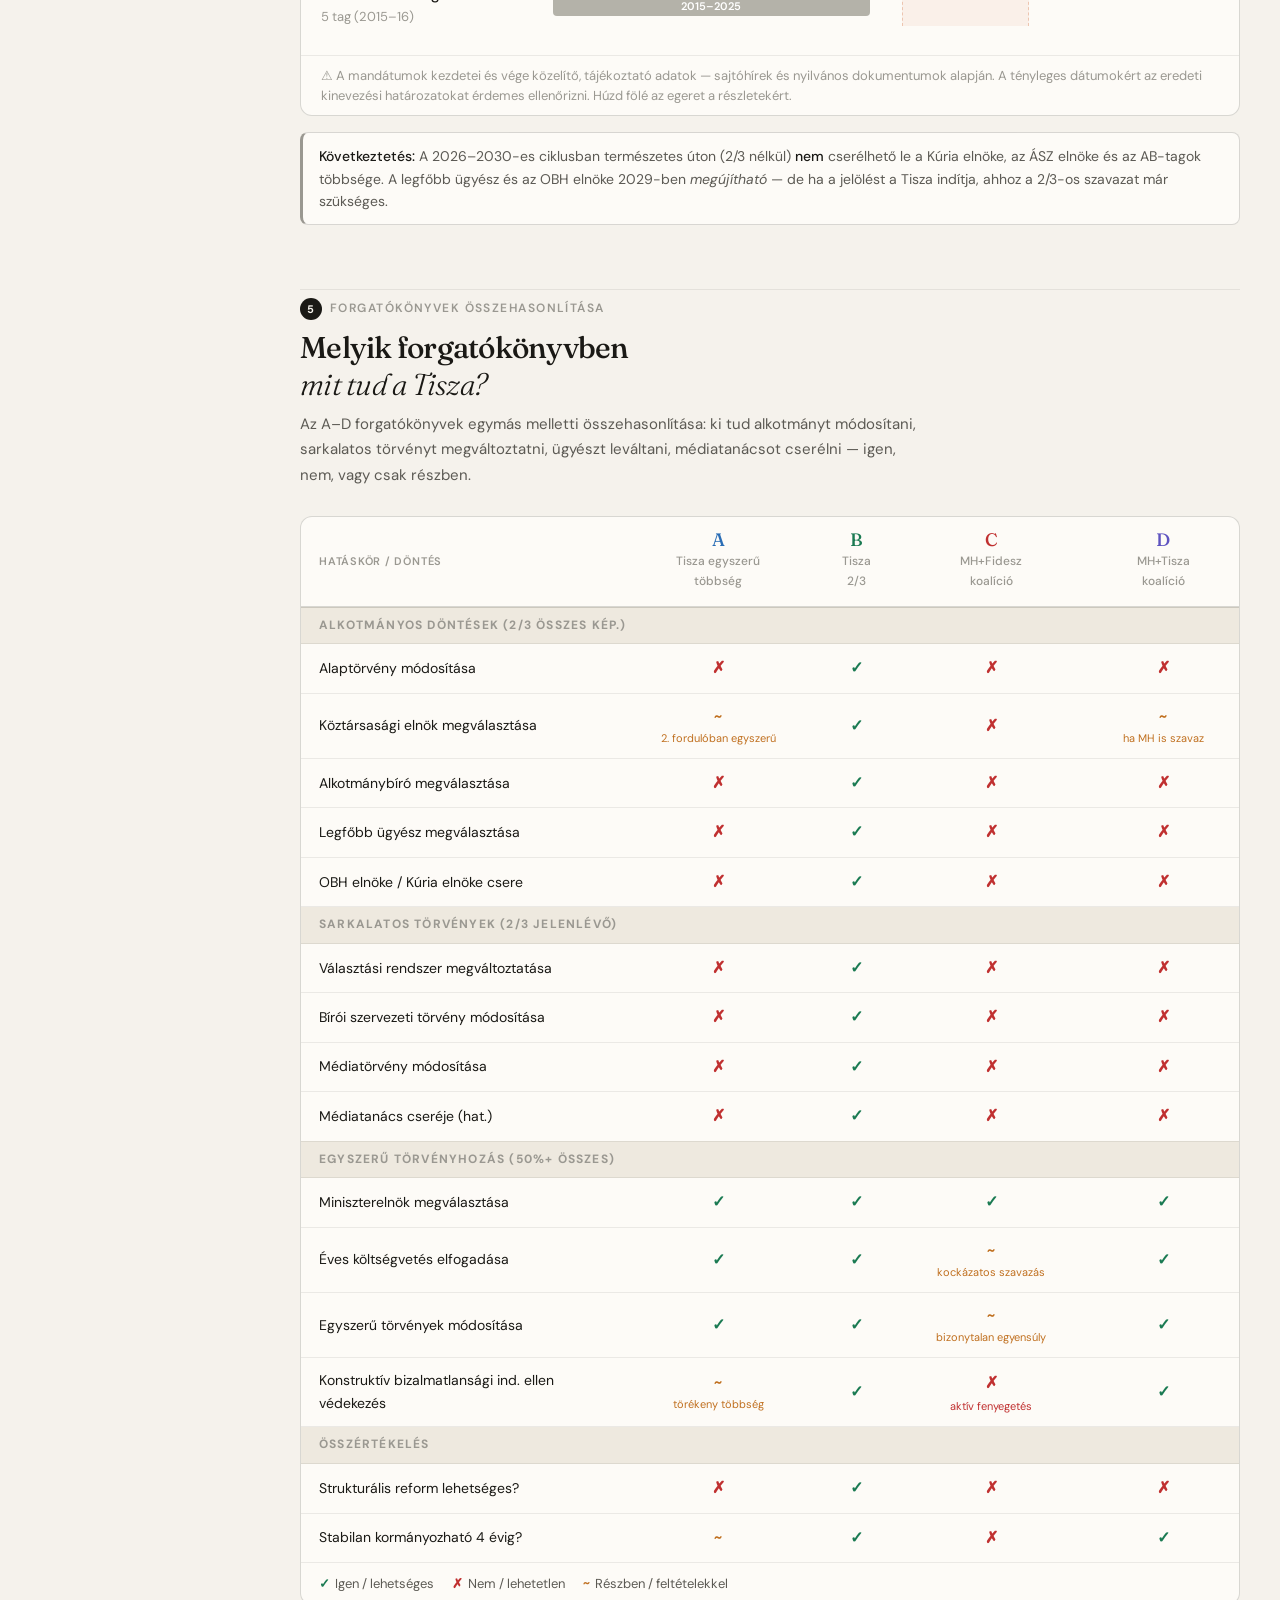
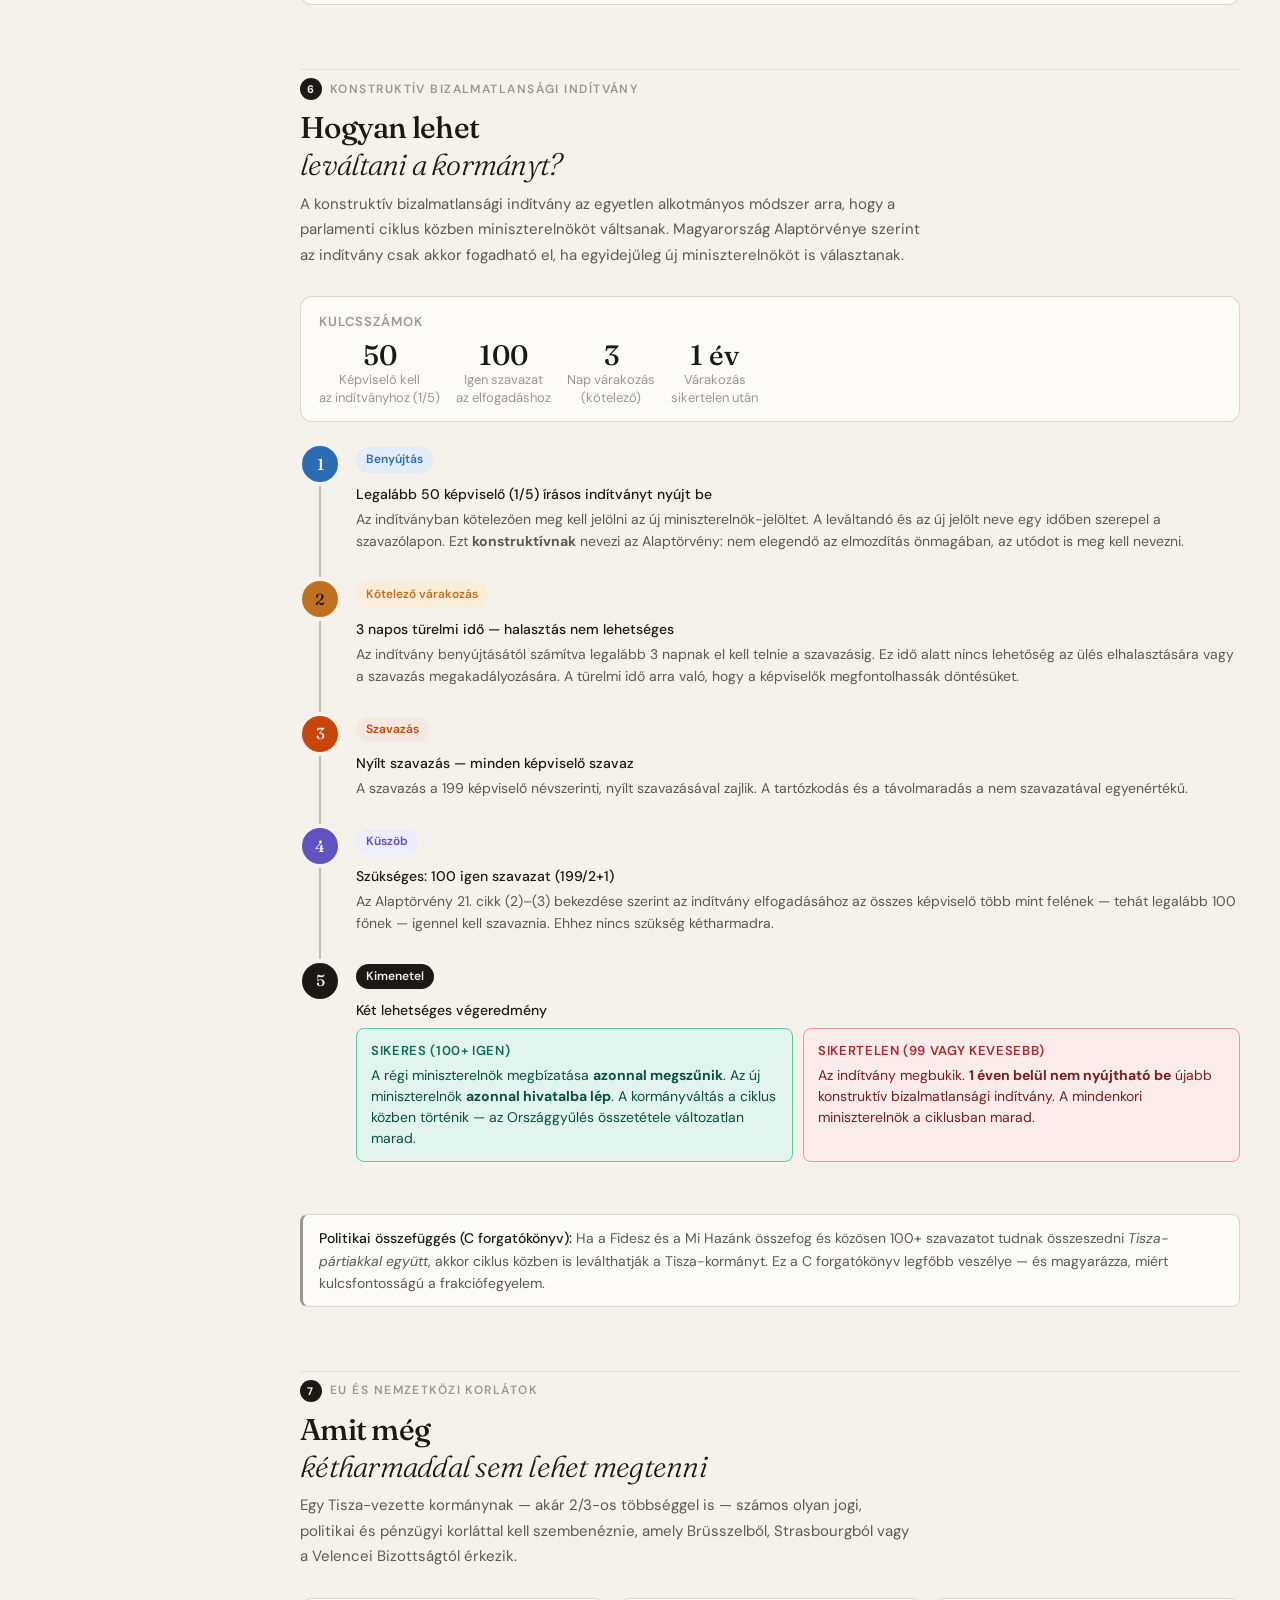
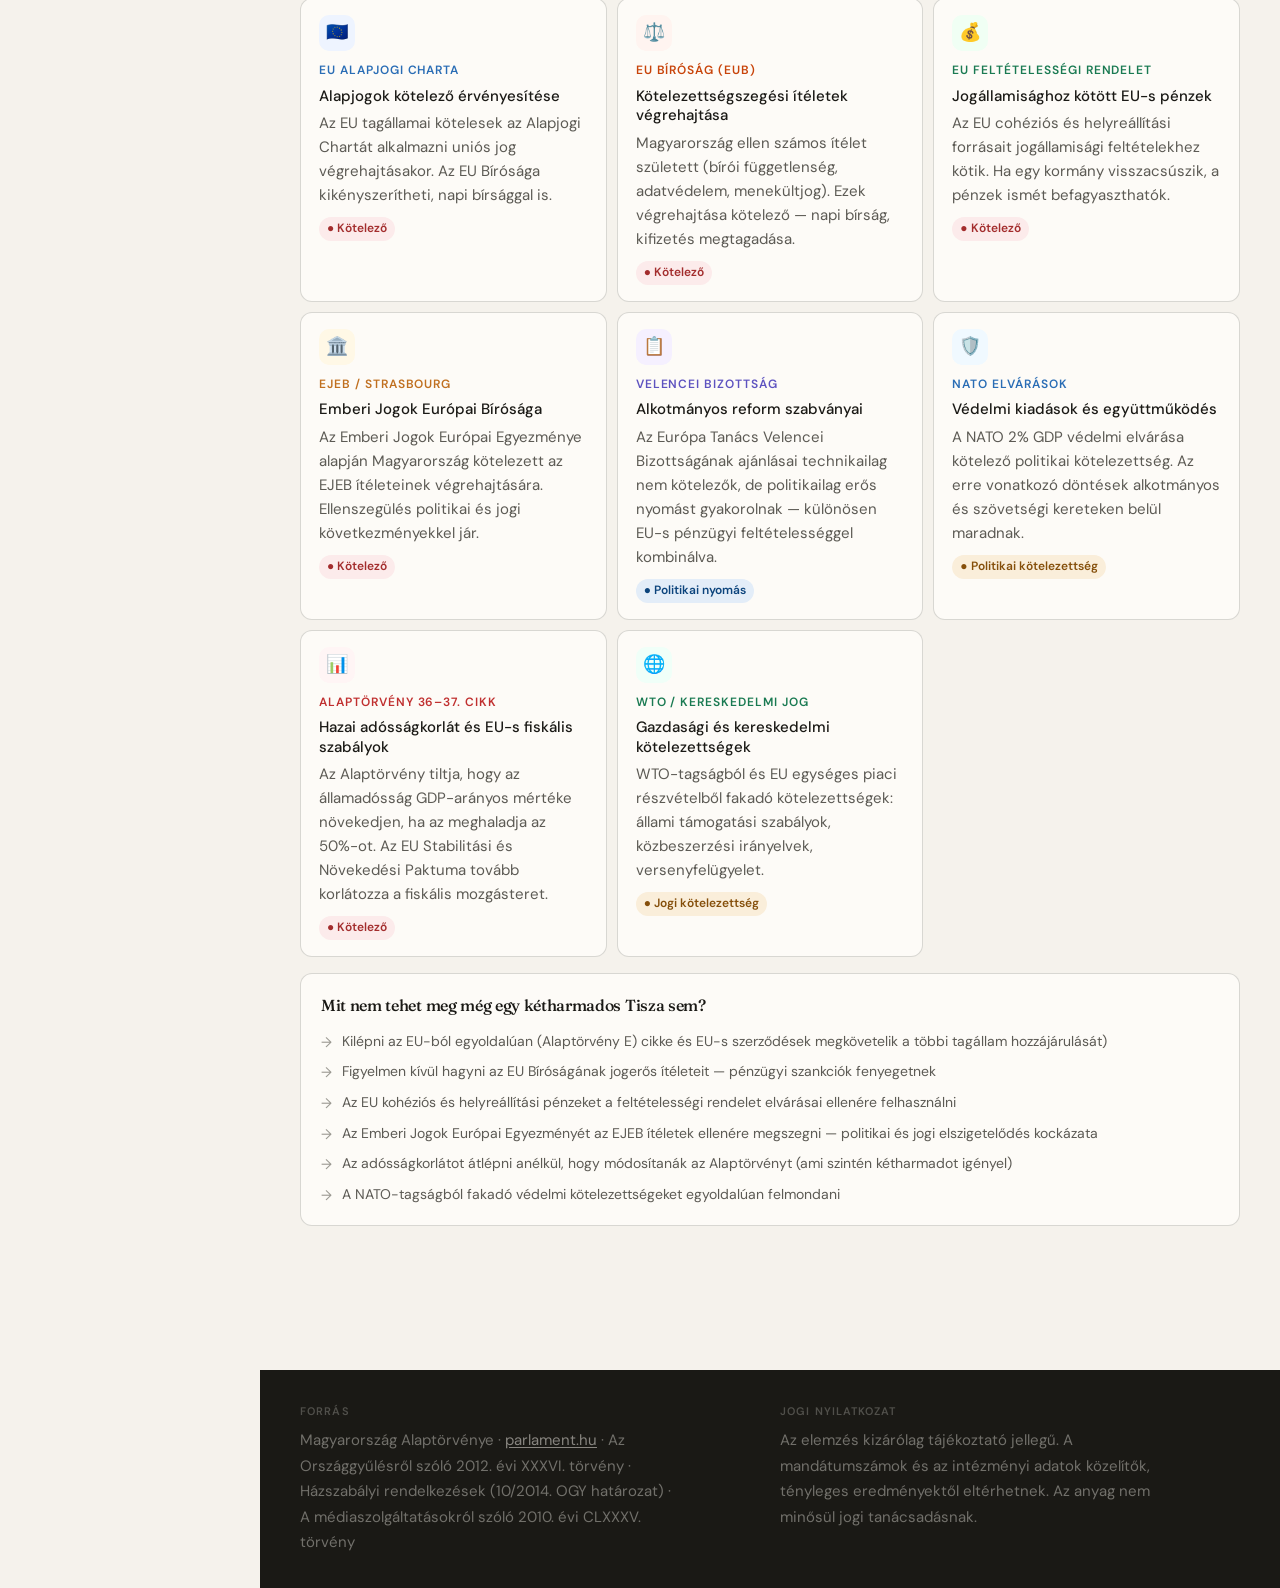
==== commit d09fa742: "Refactor szekció 0: pártadatok JS-be kiemelve (PARTIES[], POLLS[]) A pártkártyák, aggregált sáv és p" ====
--- a/index.html
+++ b/index.html
@@ -151,77 +151,17 @@
       <p class="section-desc">Az április 12-i választáson öt párt állít országos listát. A független kutatók TISZA-előnyt mérnek, a kormányközeli intézetek Fidesz-vezetést — a különbség módszertani, de jól jelzi a végeredmény bizonytalanságát.</p>
     </div>
 
-    <!-- Party cards -->
-    <div class="party-grid" data-reveal data-reveal-delay="1">
-
-      <div class="party-card" style="--party-color:#2A6DB5">
-        <div class="party-card-abbr">TISZA</div>
-        <div class="party-card-name">Tisztelet és Szabadság Párt</div>
-        <div class="party-card-leader">Magyar Péter</div>
-        <div class="party-card-pct">47.8%</div>
-        <div class="party-card-pct-note">PolitPro átlag · márc. 30.</div>
-        <span class="party-card-threshold threshold-in">✓ Parlament</span>
-      </div>
-
-      <div class="party-card" style="--party-color:#C03030">
-        <div class="party-card-abbr">Fidesz–KDNP</div>
-        <div class="party-card-name">Fidesz – Magyar Polgári Szövetség</div>
-        <div class="party-card-leader">Orbán Viktor</div>
-        <div class="party-card-pct">40.5%</div>
-        <div class="party-card-pct-note">PolitPro átlag · márc. 30.</div>
-        <span class="party-card-threshold threshold-in">✓ Parlament</span>
-      </div>
-
-      <div class="party-card" style="--party-color:#C07020">
-        <div class="party-card-abbr">Mi Hazánk</div>
-        <div class="party-card-name">Mi Hazánk Mozgalom</div>
-        <div class="party-card-leader">Toroczkai László</div>
-        <div class="party-card-pct">5.7%</div>
-        <div class="party-card-pct-note">PolitPro átlag · márc. 30.</div>
-        <span class="party-card-threshold threshold-in">✓ Parlament</span>
-      </div>
-
-      <div class="party-card" style="--party-color:#8B1A4A">
-        <div class="party-card-abbr">DK</div>
-        <div class="party-card-name">Demokratikus Koalíció</div>
-        <div class="party-card-leader">Gyurcsány Ferenc</div>
-        <div class="party-card-pct">2.8%</div>
-        <div class="party-card-pct-note">PolitPro átlag · márc. 30.</div>
-        <span class="party-card-threshold threshold-edge">~ Küszöb alatt</span>
-      </div>
-
-      <div class="party-card" style="--party-color:#2B7A3B">
-        <div class="party-card-abbr">MKKP</div>
-        <div class="party-card-name">Magyar Kétfarkú Kutya Párt</div>
-        <div class="party-card-leader">Kovács Gergő</div>
-        <div class="party-card-pct">2.8%</div>
-        <div class="party-card-pct-note">PolitPro átlag · márc. 30.</div>
-        <span class="party-card-threshold threshold-edge">~ Küszöb alatt</span>
-      </div>
-
-    </div>
-
-    <!-- Aggregate bar -->
+    <!-- Party cards — JS tölti fel (PARTIES[] a script.js-ben) -->
+    <div id="party-grid" class="party-grid" data-reveal data-reveal-delay="1"></div>
+
+    <!-- Aggregate bar — JS tölti fel -->
     <div class="poll-agg-wrap" data-reveal data-reveal-delay="2">
       <div class="poll-agg-label">Aggregált átlag — biztos szavazók körében (PolitPro, 2026. márc. 30.)</div>
-      <div class="poll-agg-bar">
-        <div class="poll-agg-seg" style="width:47.8%;background:#2A6DB5" title="TISZA 47.8%">TISZA 47.8%</div>
-        <div class="poll-agg-seg" style="width:40.5%;background:#C03030" title="Fidesz–KDNP 40.5%">Fidesz 40.5%</div>
-        <div class="poll-agg-seg" style="width:5.7%;background:#C07020" title="Mi Hazánk 5.7%"></div>
-        <div class="poll-agg-seg" style="width:2.8%;background:#8B1A4A" title="DK 2.8%"></div>
-        <div class="poll-agg-seg" style="width:2.8%;background:#2B7A3B" title="MKKP 2.8%"></div>
-        <div class="poll-agg-seg" style="width:0.4%;background:#B4B2A9" title="Egyéb 0.4%"></div>
-      </div>
-      <div class="poll-agg-legend">
-        <div class="poll-agg-legend-item"><div class="poll-agg-legend-dot" style="background:#2A6DB5"></div>TISZA</div>
-        <div class="poll-agg-legend-item"><div class="poll-agg-legend-dot" style="background:#C03030"></div>Fidesz–KDNP</div>
-        <div class="poll-agg-legend-item"><div class="poll-agg-legend-dot" style="background:#C07020"></div>Mi Hazánk</div>
-        <div class="poll-agg-legend-item"><div class="poll-agg-legend-dot" style="background:#8B1A4A"></div>DK</div>
-        <div class="poll-agg-legend-item"><div class="poll-agg-legend-dot" style="background:#2B7A3B"></div>MKKP</div>
-      </div>
-    </div>
-
-    <!-- Poll comparison table -->
+      <div id="poll-agg-bar" class="poll-agg-bar"></div>
+      <div id="poll-agg-legend" class="poll-agg-legend"></div>
+    </div>
+
+    <!-- Poll comparison table — JS tölti fel (POLLS[] a script.js-ben) -->
     <div class="poll-compare-wrap" data-reveal data-reveal-delay="3">
       <table class="poll-compare-table">
         <thead>
@@ -234,44 +174,7 @@
             <th style="color:#2B7A3B">MKKP</th>
           </tr>
         </thead>
-        <tbody>
-          <tr>
-            <td>
-              <span class="poll-inst-name">Republikon</span>
-              <span class="poll-inst-date">2026. márc. 23–26.</span>
-              <span class="poll-inst-tag poll-tag-independent">Független</span>
-            </td>
-            <td><span class="poll-pct poll-pct-tisza">49%</span></td>
-            <td><span class="poll-pct poll-pct-fidesz">40%</span></td>
-            <td><span class="poll-pct poll-pct-mh">5%</span></td>
-            <td><span class="poll-pct poll-pct-dk">2%</span></td>
-            <td><span class="poll-pct poll-pct-mkkp">4%</span></td>
-          </tr>
-          <tr>
-            <td>
-              <span class="poll-inst-name">Medián</span>
-              <span class="poll-inst-date">2026. márc. 17–20.</span>
-              <span class="poll-inst-tag poll-tag-independent">Független</span>
-            </td>
-            <td><span class="poll-pct poll-pct-tisza">58%</span></td>
-            <td><span class="poll-pct poll-pct-fidesz">35%</span></td>
-            <td><span class="poll-pct poll-pct-mh">4%</span></td>
-            <td><span class="poll-pct poll-pct-dk">1%</span></td>
-            <td><span class="poll-pct poll-pct-mkkp">2%</span></td>
-          </tr>
-          <tr>
-            <td>
-              <span class="poll-inst-name">Nézőpont</span>
-              <span class="poll-inst-date">2026. márc. 17.</span>
-              <span class="poll-inst-tag poll-tag-gov">Kormányközeli</span>
-            </td>
-            <td><span class="poll-pct poll-pct-tisza">40%</span></td>
-            <td><span class="poll-pct poll-pct-fidesz">46%</span></td>
-            <td><span class="poll-pct poll-pct-mh">8%</span></td>
-            <td><span class="poll-pct poll-pct-dk">3%</span></td>
-            <td><span class="poll-pct poll-pct-mkkp">3%</span></td>
-          </tr>
-        </tbody>
+        <tbody id="poll-table-body"></tbody>
       </table>
     </div>
 
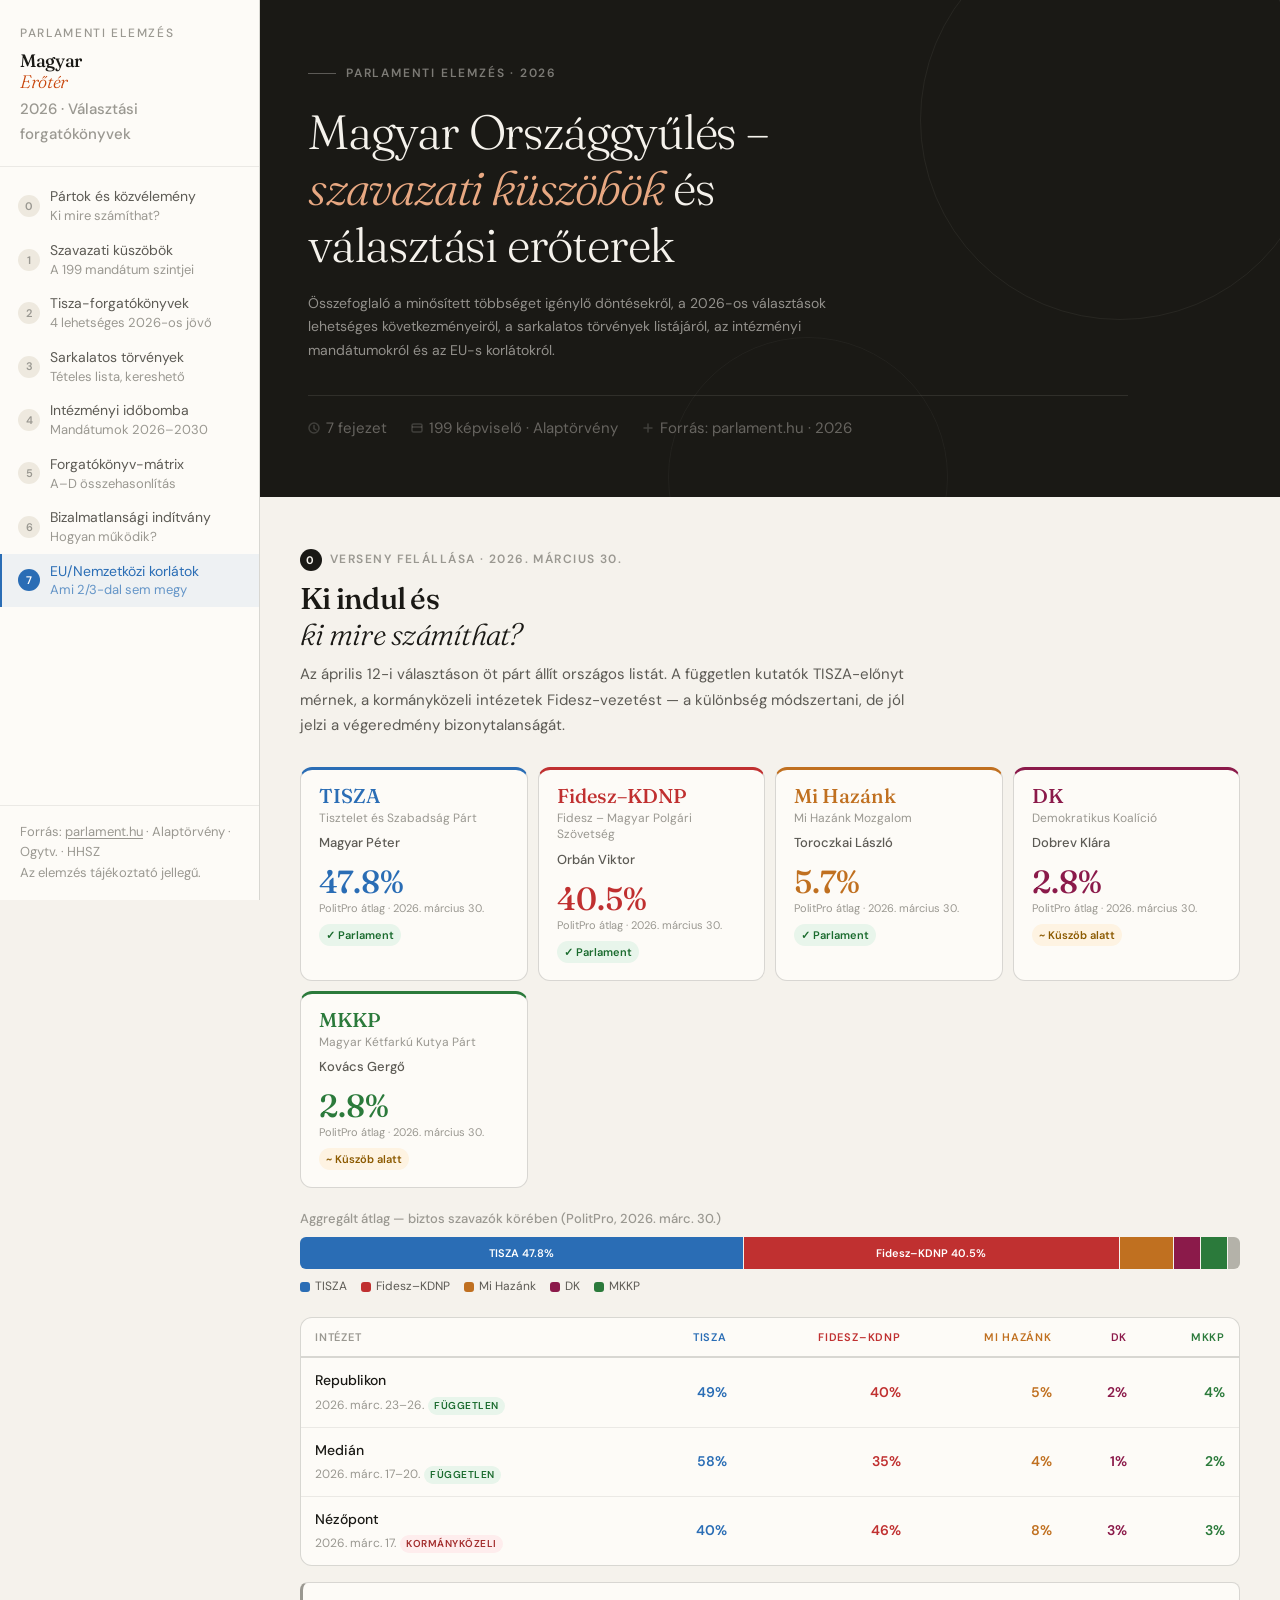
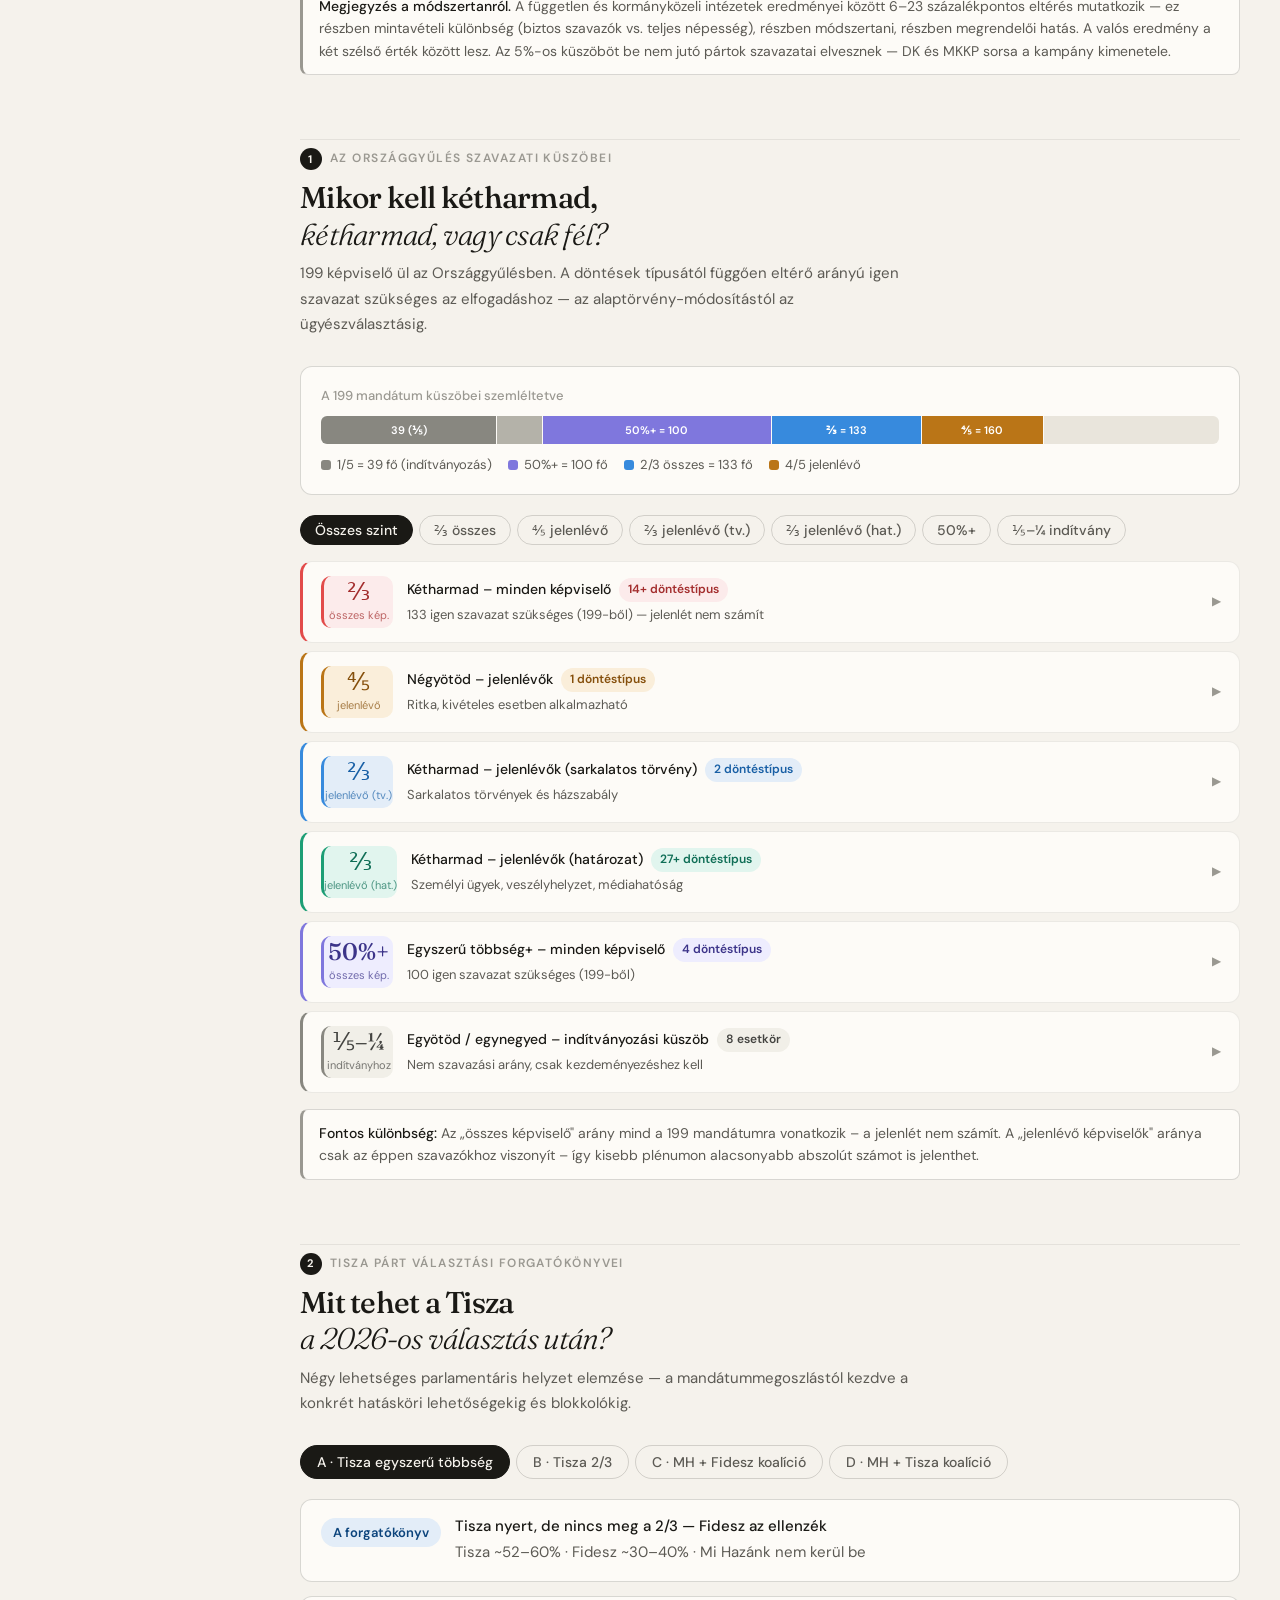
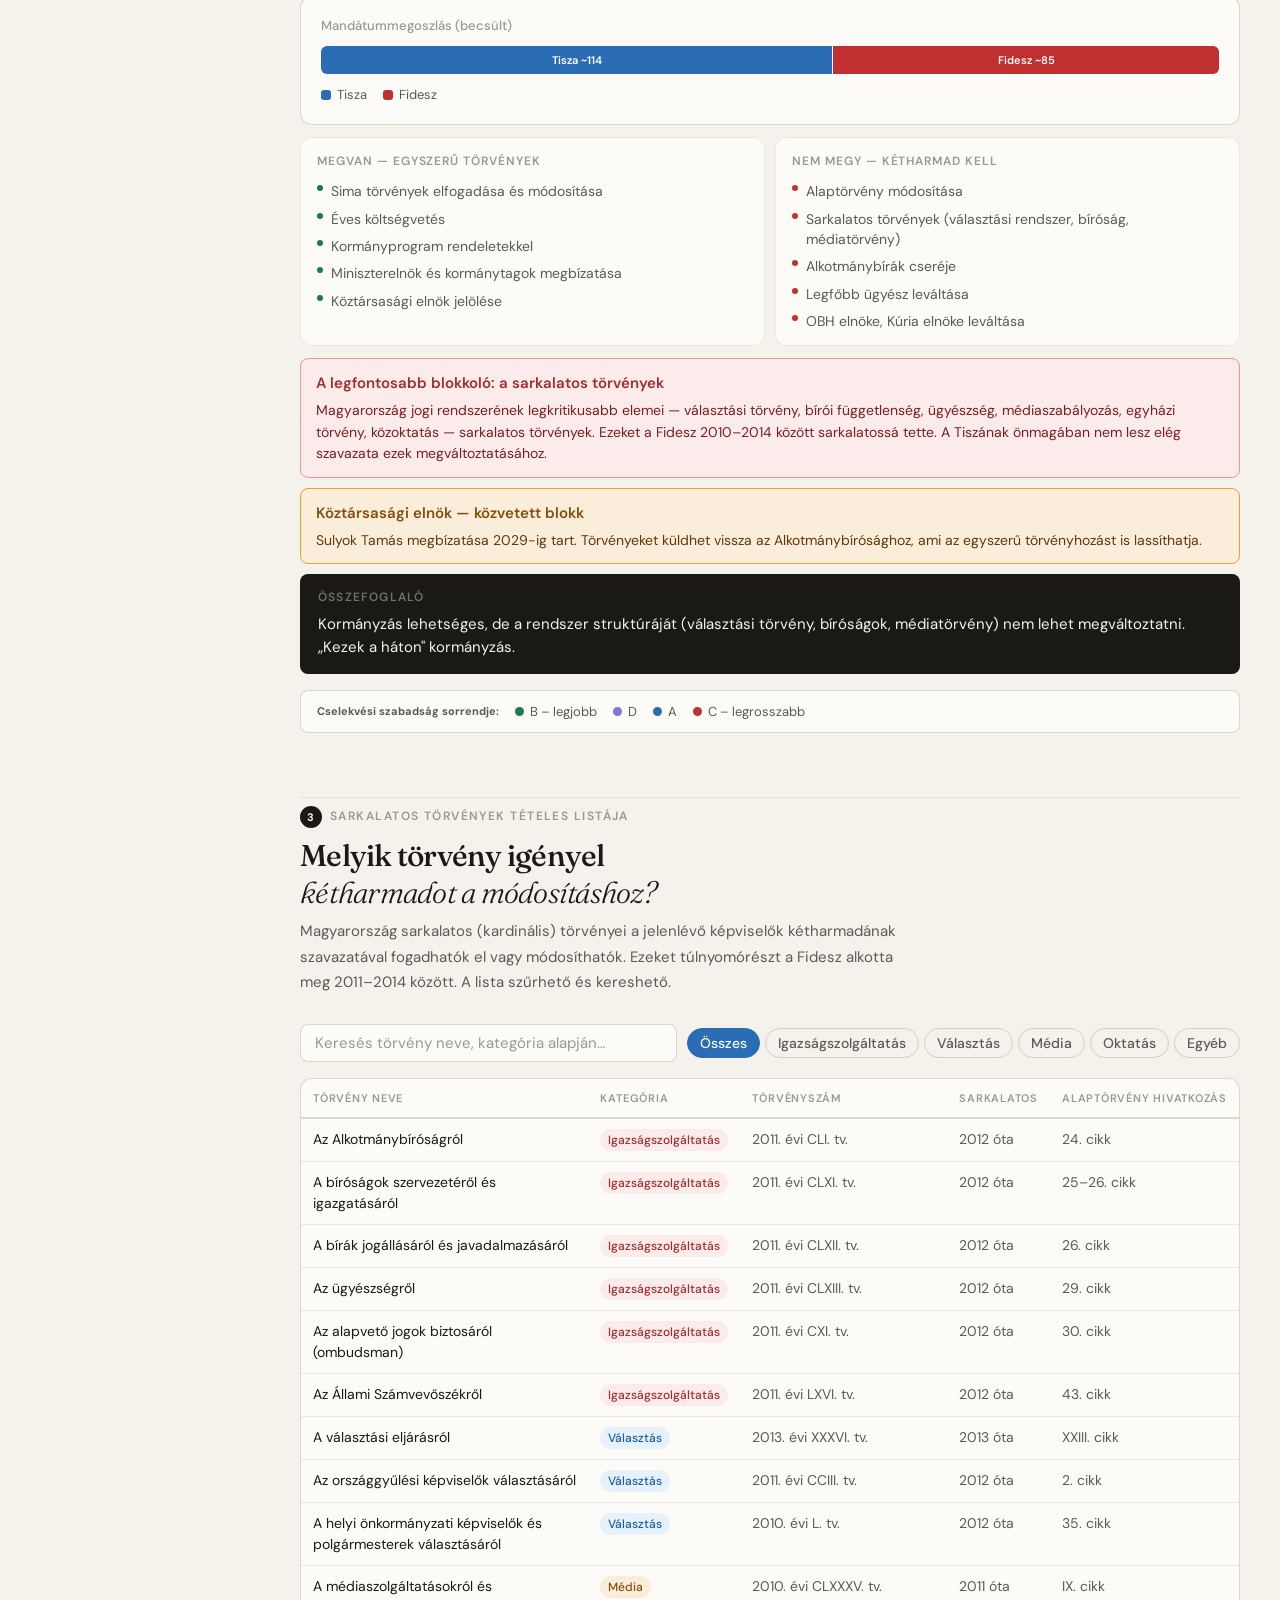
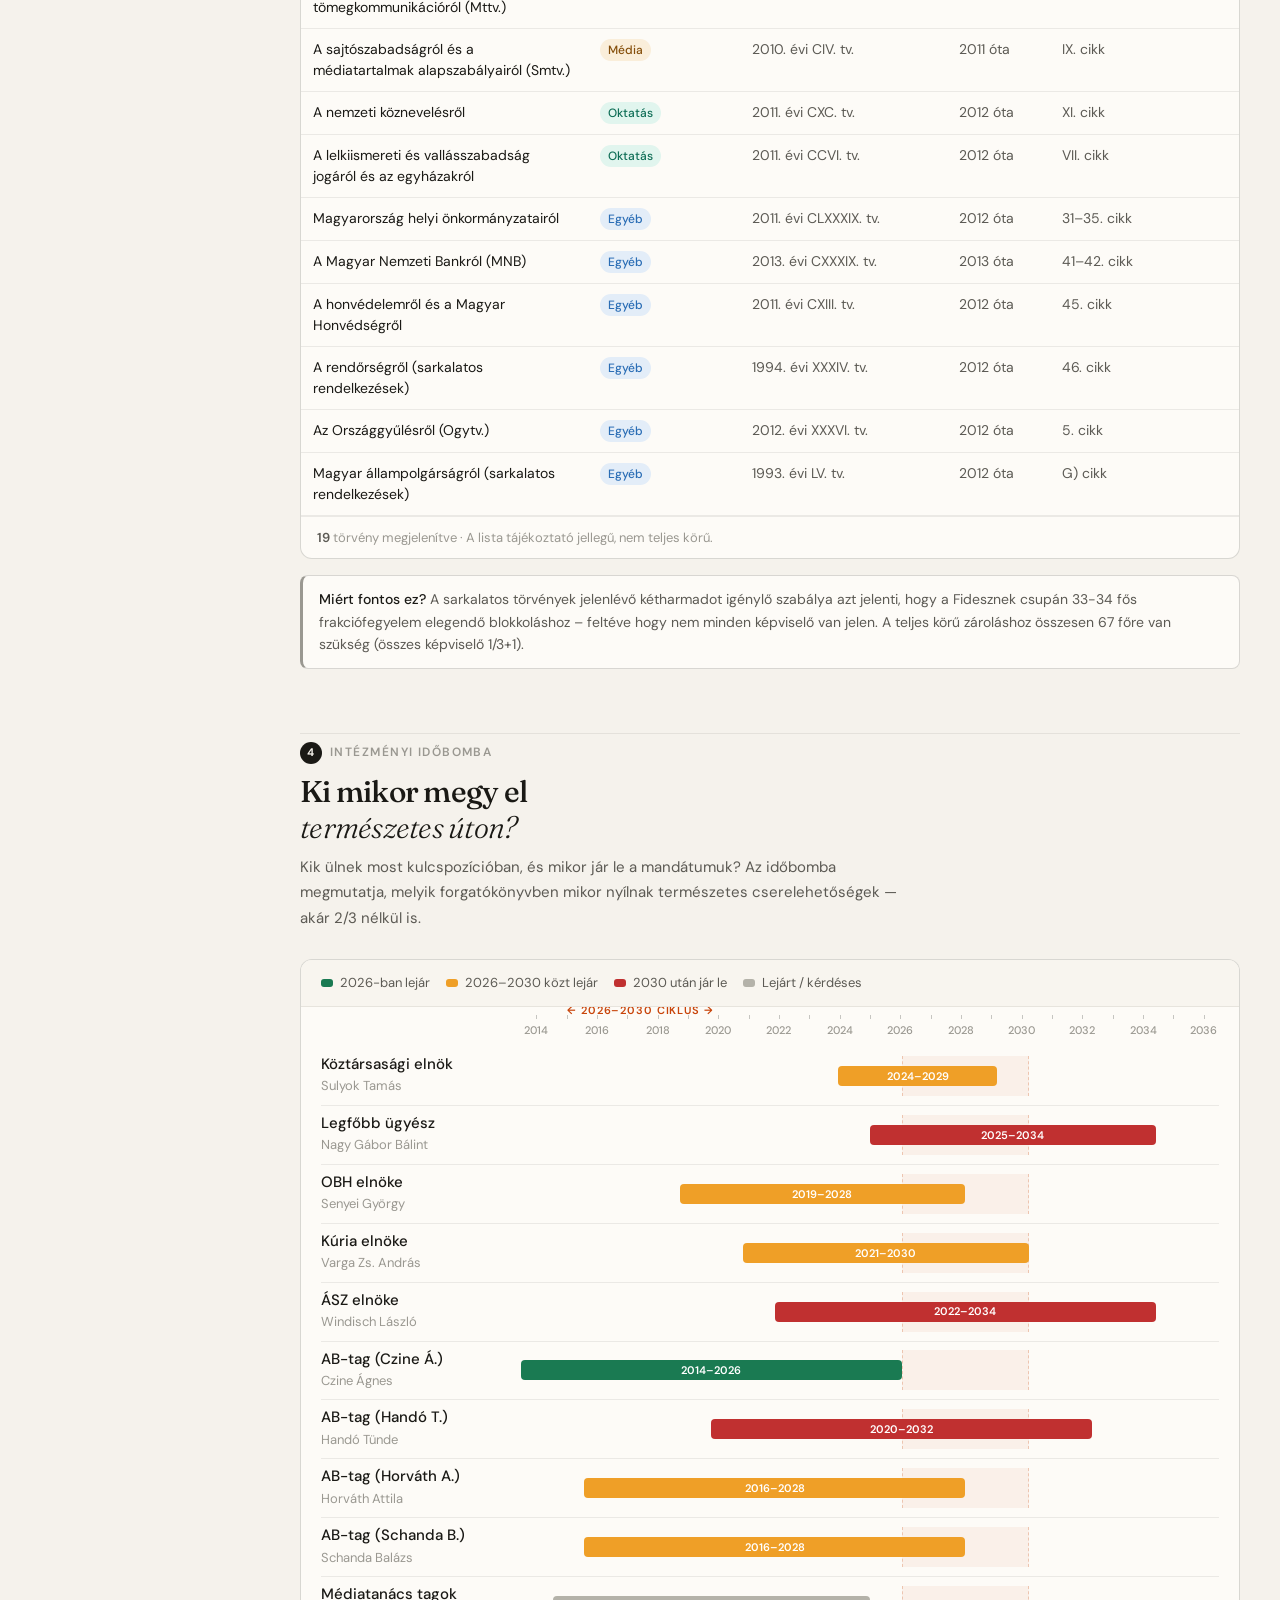
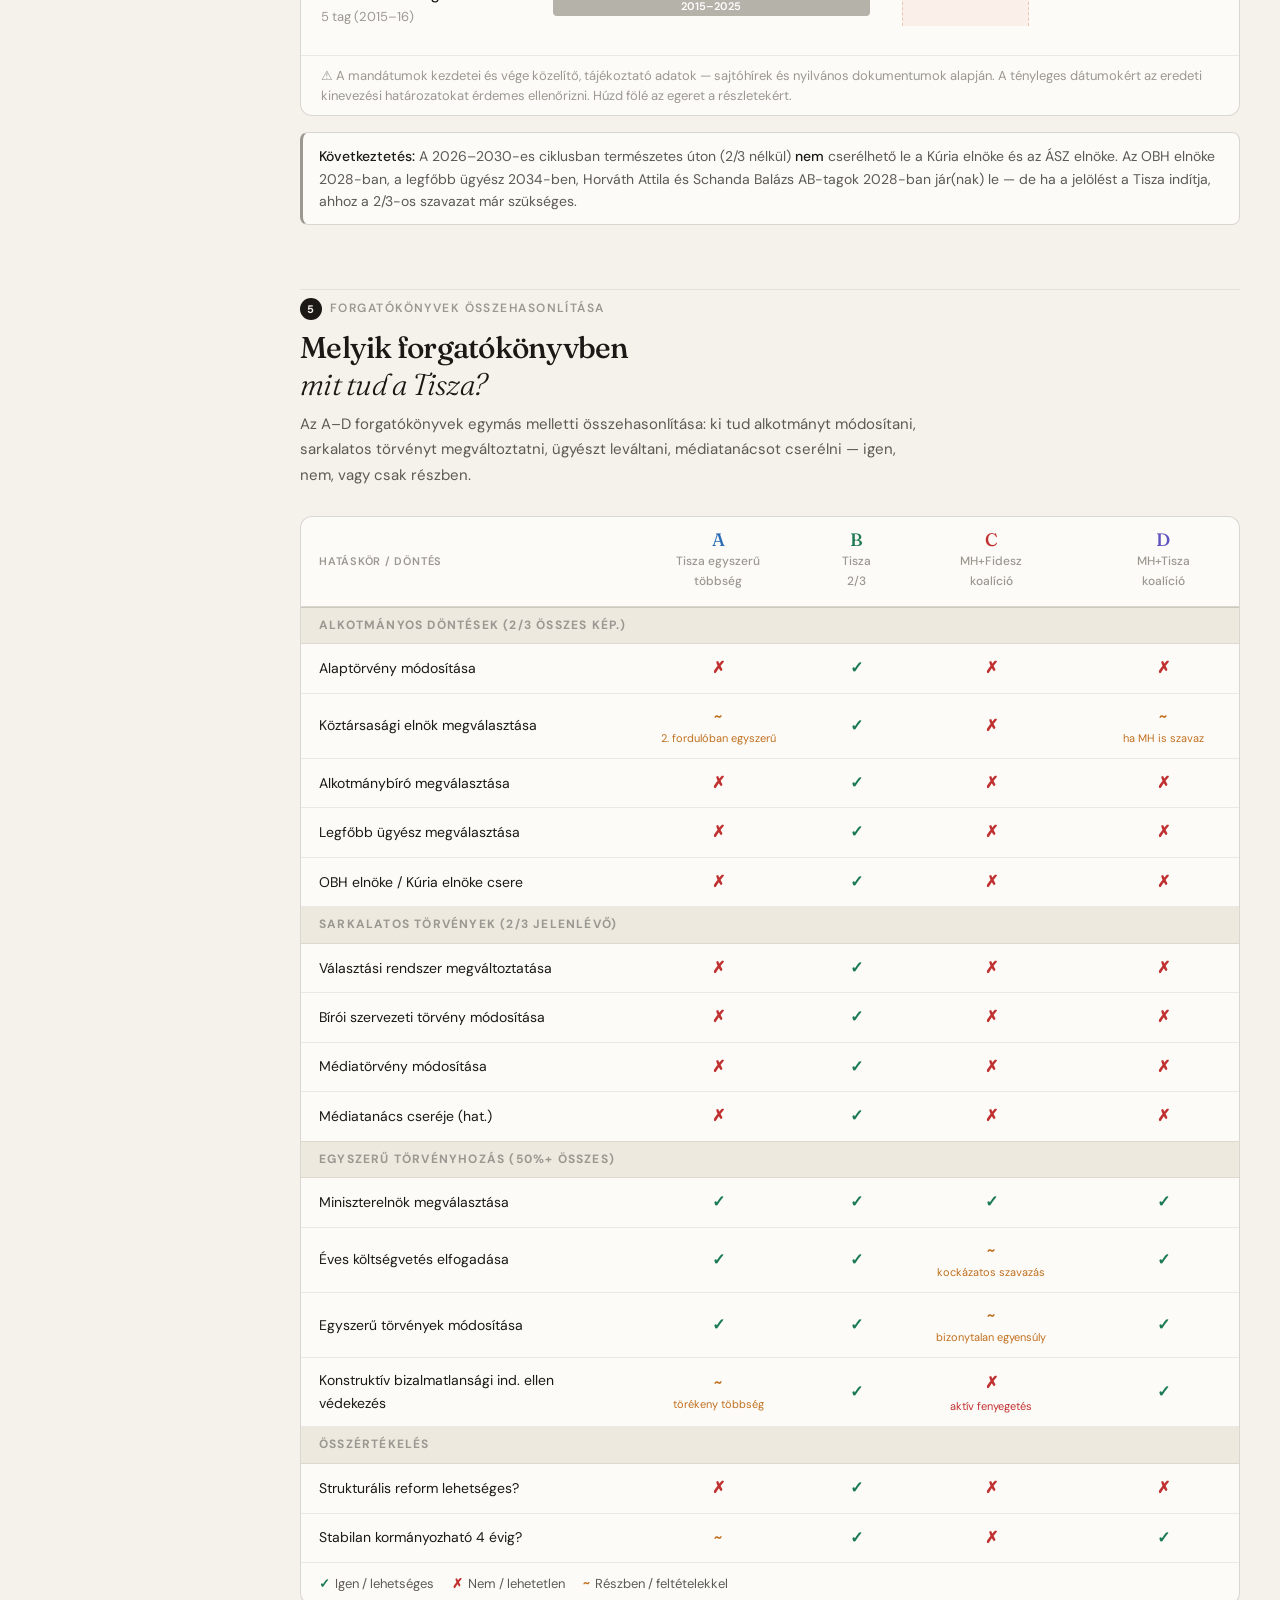
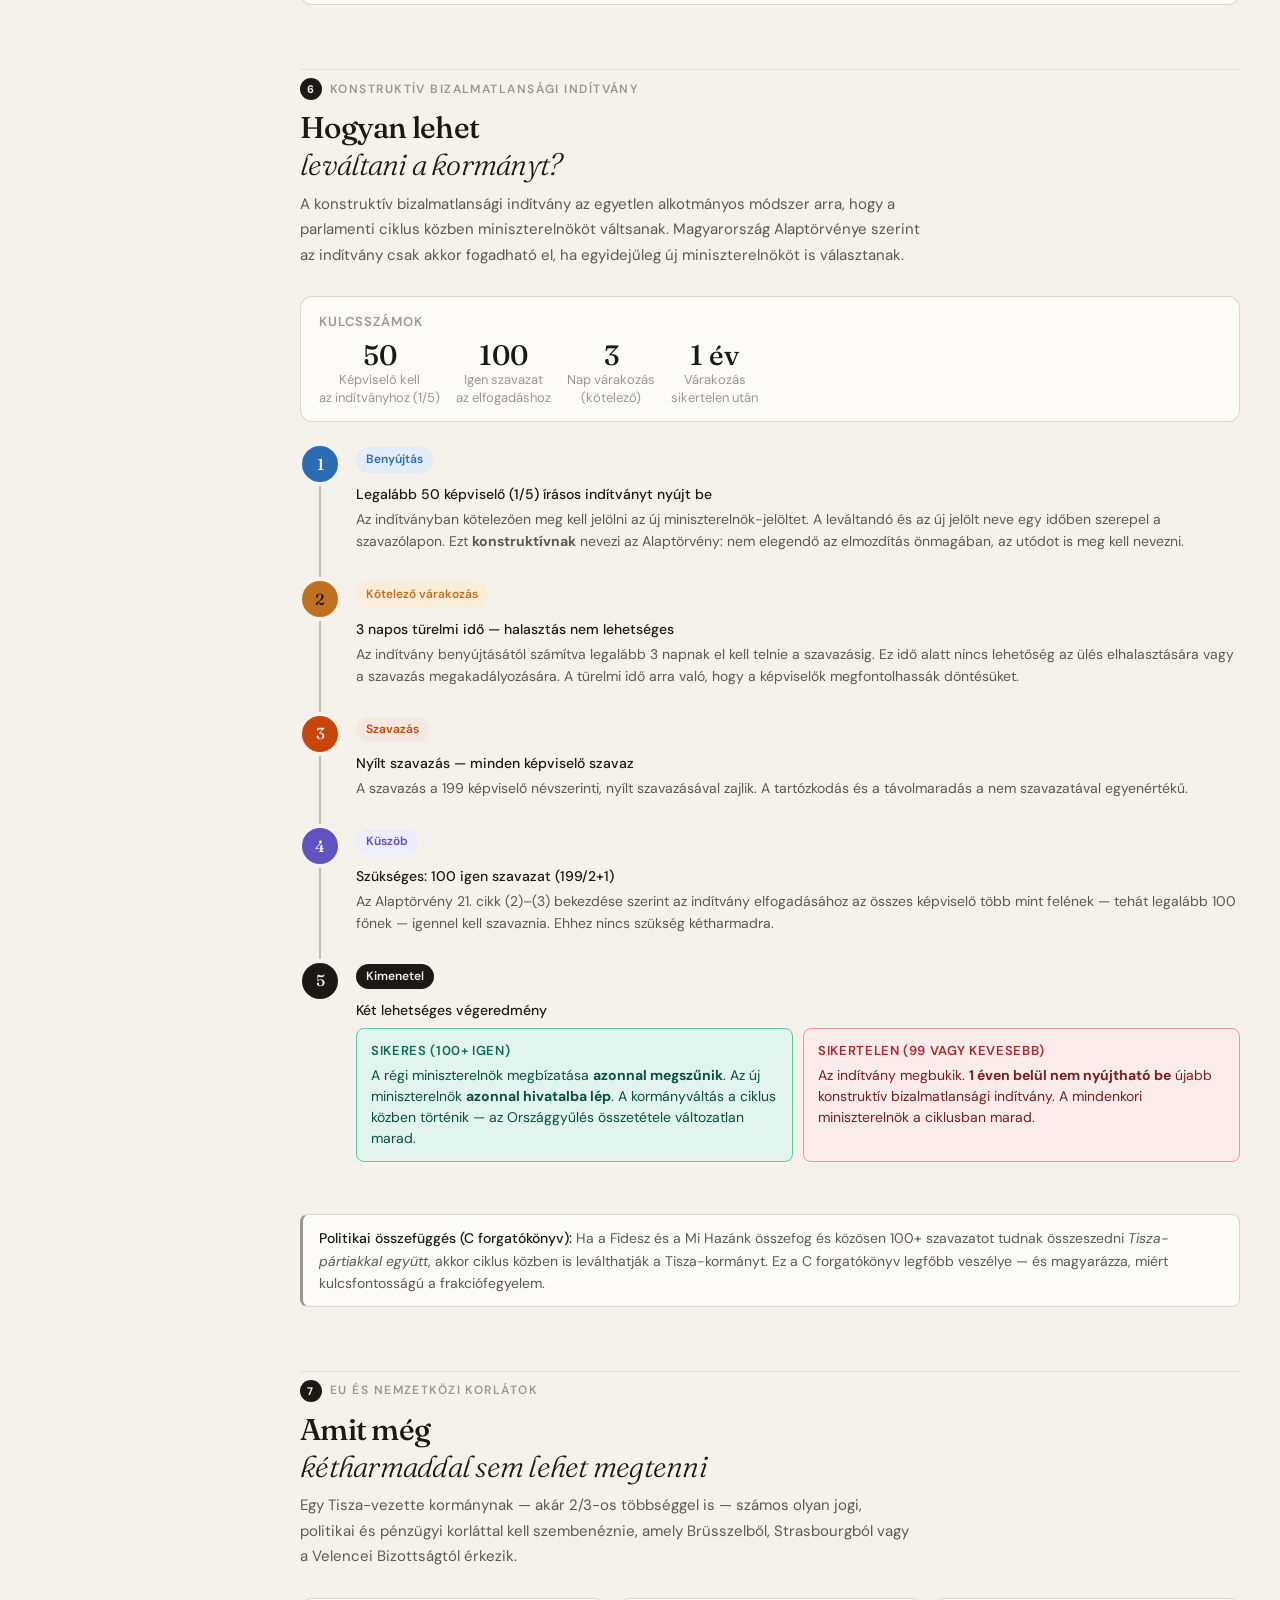
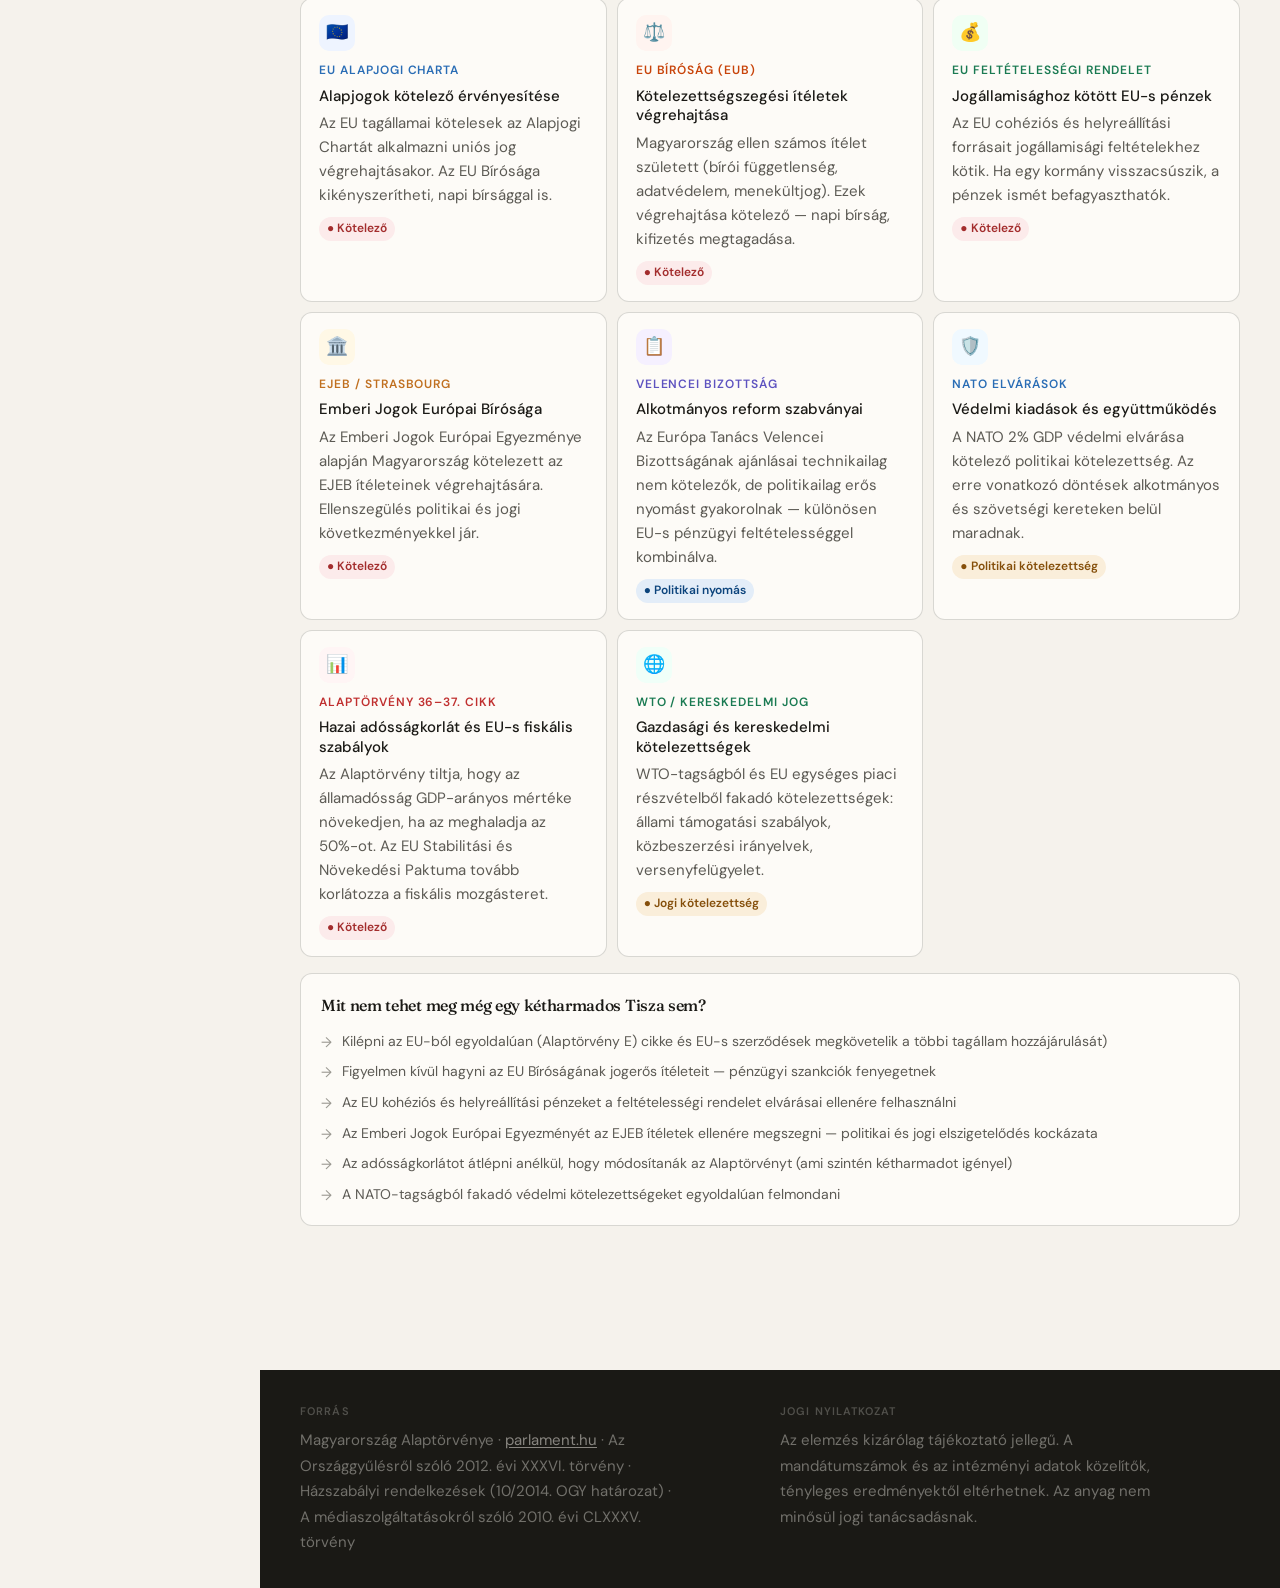
==== commit 7bce26e3: "Fix Gantt mandátum-dátumok + fact-check forrásoldal Senyei György OBH: 2020-2029 → 2019-2028 (dec. 1" ====
--- a/index.html
+++ b/index.html
@@ -3,8 +3,30 @@
 <head>
 <meta charset="UTF-8">
 <meta name="viewport" content="width=device-width, initial-scale=1.0">
-<title>Parlamenti Erőtér 2026 — Magyar Országgyűlés elemzése</title>
-<meta name="description" content="Szavazati küszöbök, Tisza-forgatókönyvek, sarkalatos törvények, intézményi mandátumok és EU-korlátok interaktív elemzése a 2026-os választások előtt.">
+
+<!-- SEO -->
+<title>Parlamenti Erőtér 2026 — Magyar Országgyűlés választási elemzése</title>
+<meta name="description" content="Interaktív elemzés a 2026-os magyar választásokról: pártok támogatottsága, szavazati küszöbök, sarkalatos törvények, intézményi mandátumok és Tisza-forgatókönyvek.">
+<meta name="author" content="Parlamenti Erőtér">
+<link rel="canonical" href="https://harderhun.github.io/valasztas-2026/">
+
+<!-- Open Graph (Facebook, LinkedIn, stb.) -->
+<meta property="og:type" content="website">
+<meta property="og:url" content="https://harderhun.github.io/valasztas-2026/">
+<meta property="og:title" content="Parlamenti Erőtér 2026 — Ki nyeri a magyar választást?">
+<meta property="og:description" content="Interaktív elemzés: pártok jelenlegi állása, szavazati küszöbök, sarkalatos törvények, intézményi időbomba és Tisza-forgatókönyvek — april 12. előtt.">
+<meta property="og:image" content="https://harderhun.github.io/valasztas-2026/valasztas-2026.png">
+<meta property="og:image:width" content="1376">
+<meta property="og:image:height" content="768">
+<meta property="og:locale" content="hu_HU">
+<meta property="og:site_name" content="Parlamenti Erőtér 2026">
+
+<!-- Twitter Card -->
+<meta name="twitter:card" content="summary_large_image">
+<meta name="twitter:title" content="Parlamenti Erőtér 2026 — Ki nyeri a magyar választást?">
+<meta name="twitter:description" content="Interaktív elemzés: pártok jelenlegi állása, szavazati küszöbök, sarkalatos törvények, intézményi időbomba és Tisza-forgatókönyvek — április 12. előtt.">
+<meta name="twitter:image" content="https://harderhun.github.io/valasztas-2026/valasztas-2026.png">
+
 <link rel="preconnect" href="https://fonts.googleapis.com">
 <link href="https://fonts.googleapis.com/css2?family=Fraunces:ital,opsz,wght@0,9..144,300;0,9..144,500;0,9..144,700;1,9..144,300;1,9..144,500&family=DM+Sans:ital,wght@0,300;0,400;0,500;0,600;1,300;1,400&display=swap" rel="stylesheet">
 <link rel="stylesheet" href="styles.css">
@@ -868,7 +890,7 @@
     </div>
 
     <div class="key-note" data-reveal style="margin-top:16px;">
-      <strong>Következtetés:</strong> A 2026–2030-es ciklusban természetes úton (2/3 nélkül) <strong>nem</strong> cserélhető le a Kúria elnöke, az ÁSZ elnöke és az AB-tagok többsége. A legfőbb ügyész és az OBH elnöke 2029-ben <em>megújítható</em> — de ha a jelölést a Tisza indítja, ahhoz a 2/3-os szavazat már szükséges.
+      <strong>Következtetés:</strong> A 2026–2030-es ciklusban természetes úton (2/3 nélkül) <strong>nem</strong> cserélhető le a Kúria elnöke és az ÁSZ elnöke. Az OBH elnöke 2028-ban, a legfőbb ügyész 2034-ben, Horváth Attila és Schanda Balázs AB-tagok 2028-ban jár(nak) le — de ha a jelölést a Tisza indítja, ahhoz a 2/3-os szavazat már szükséges.
     </div>
 
   </section><!-- /section-4 -->
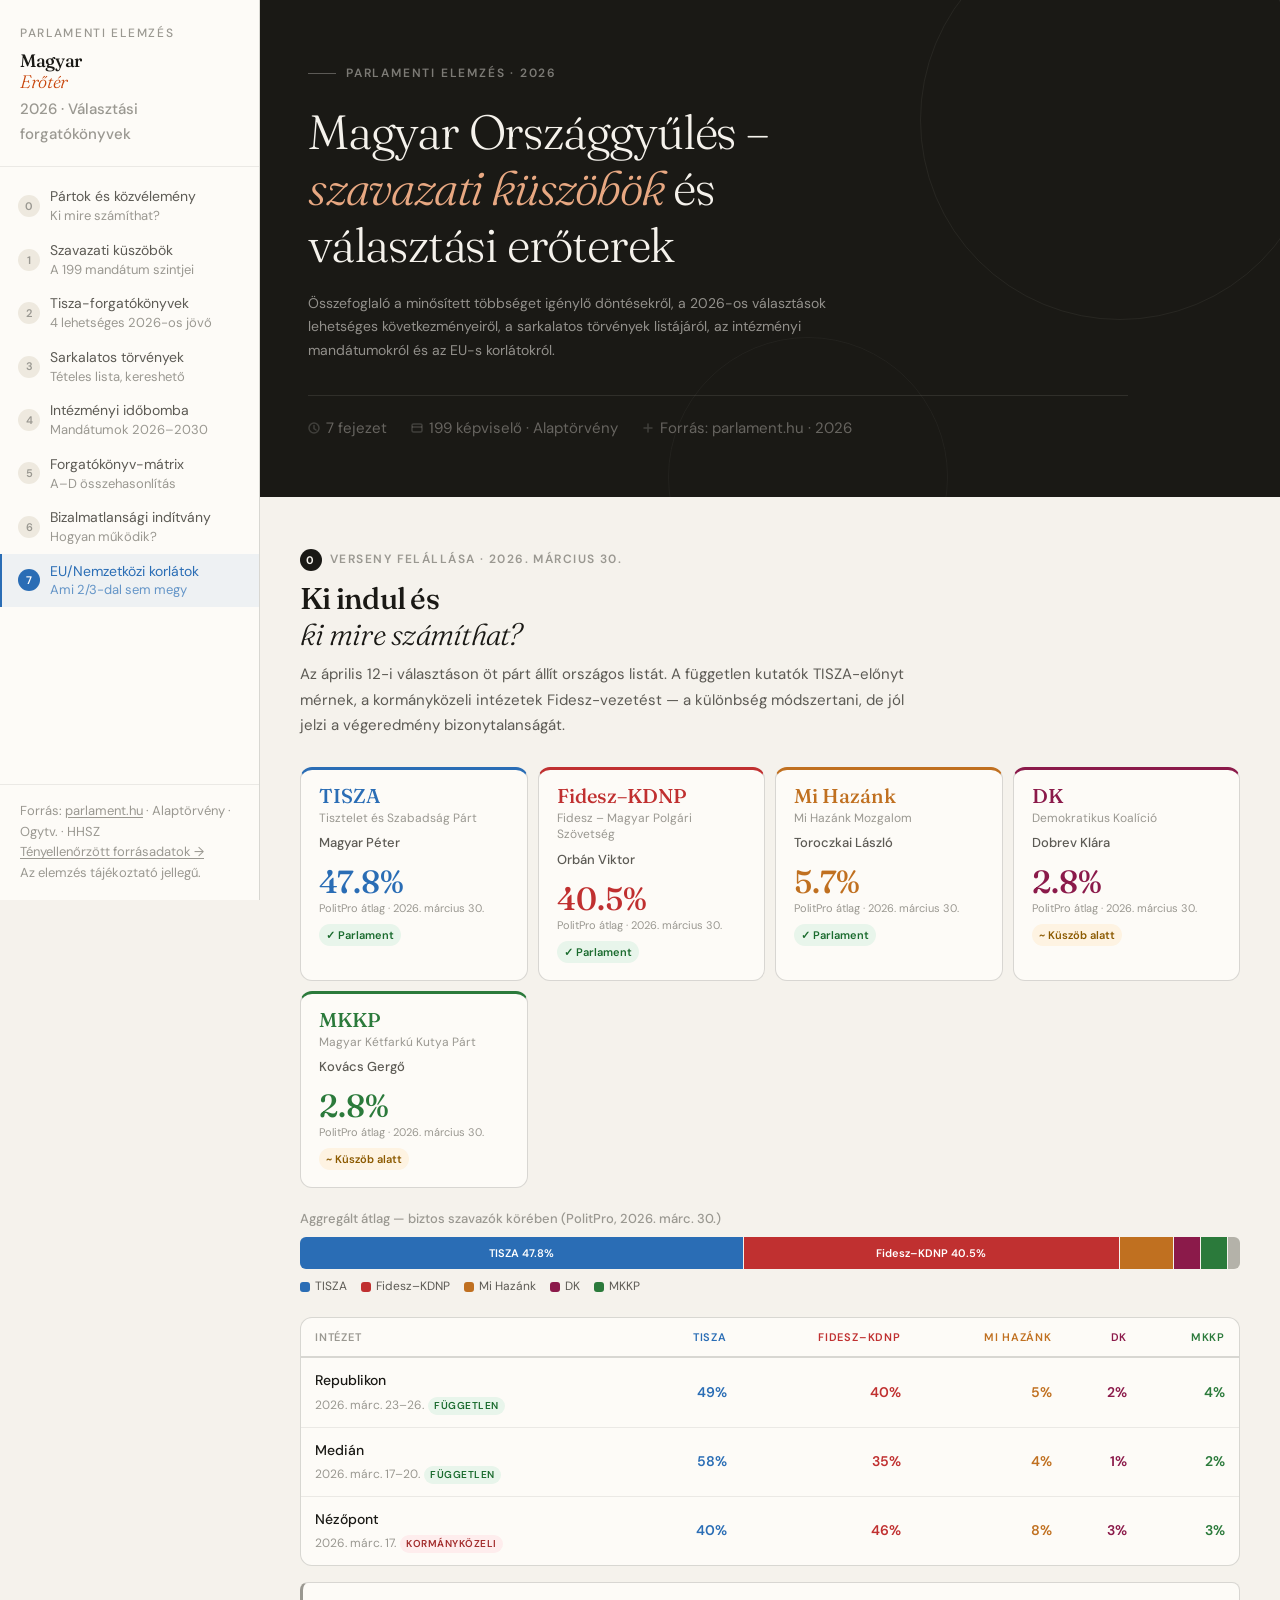
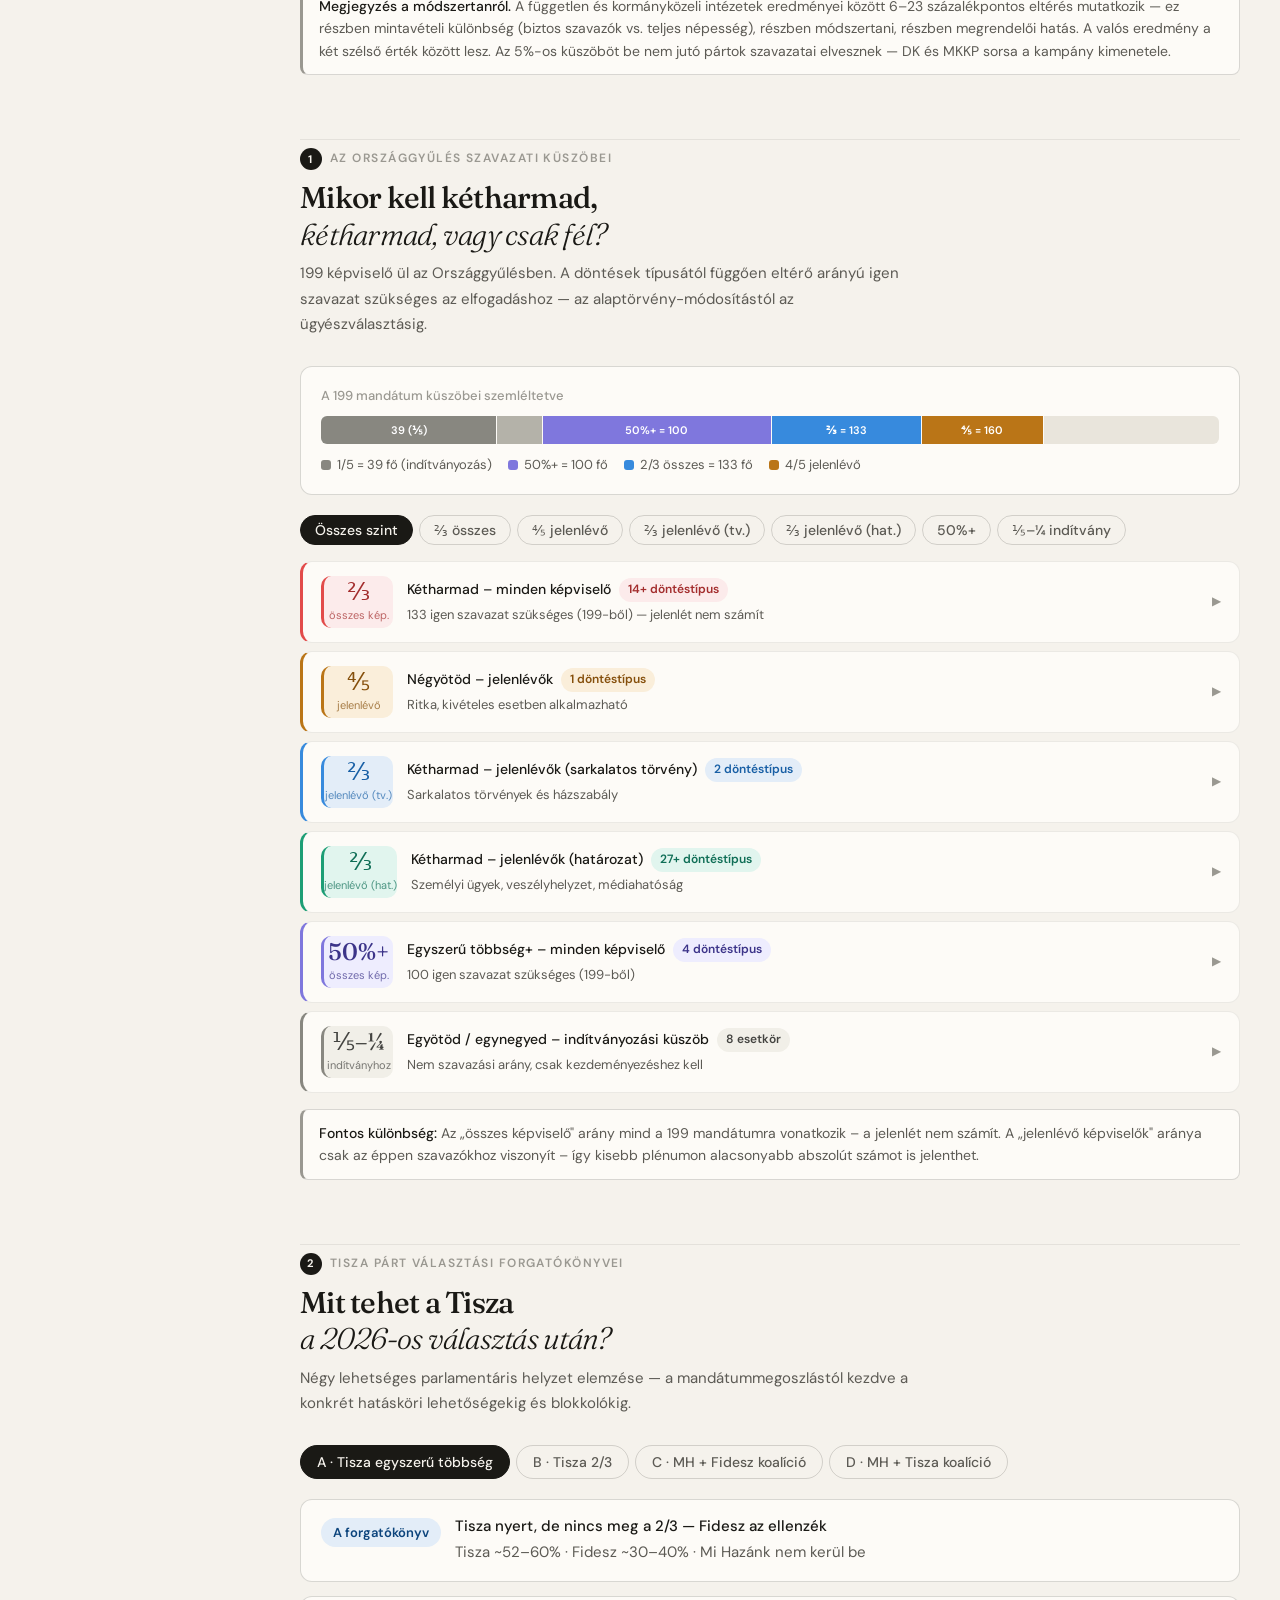
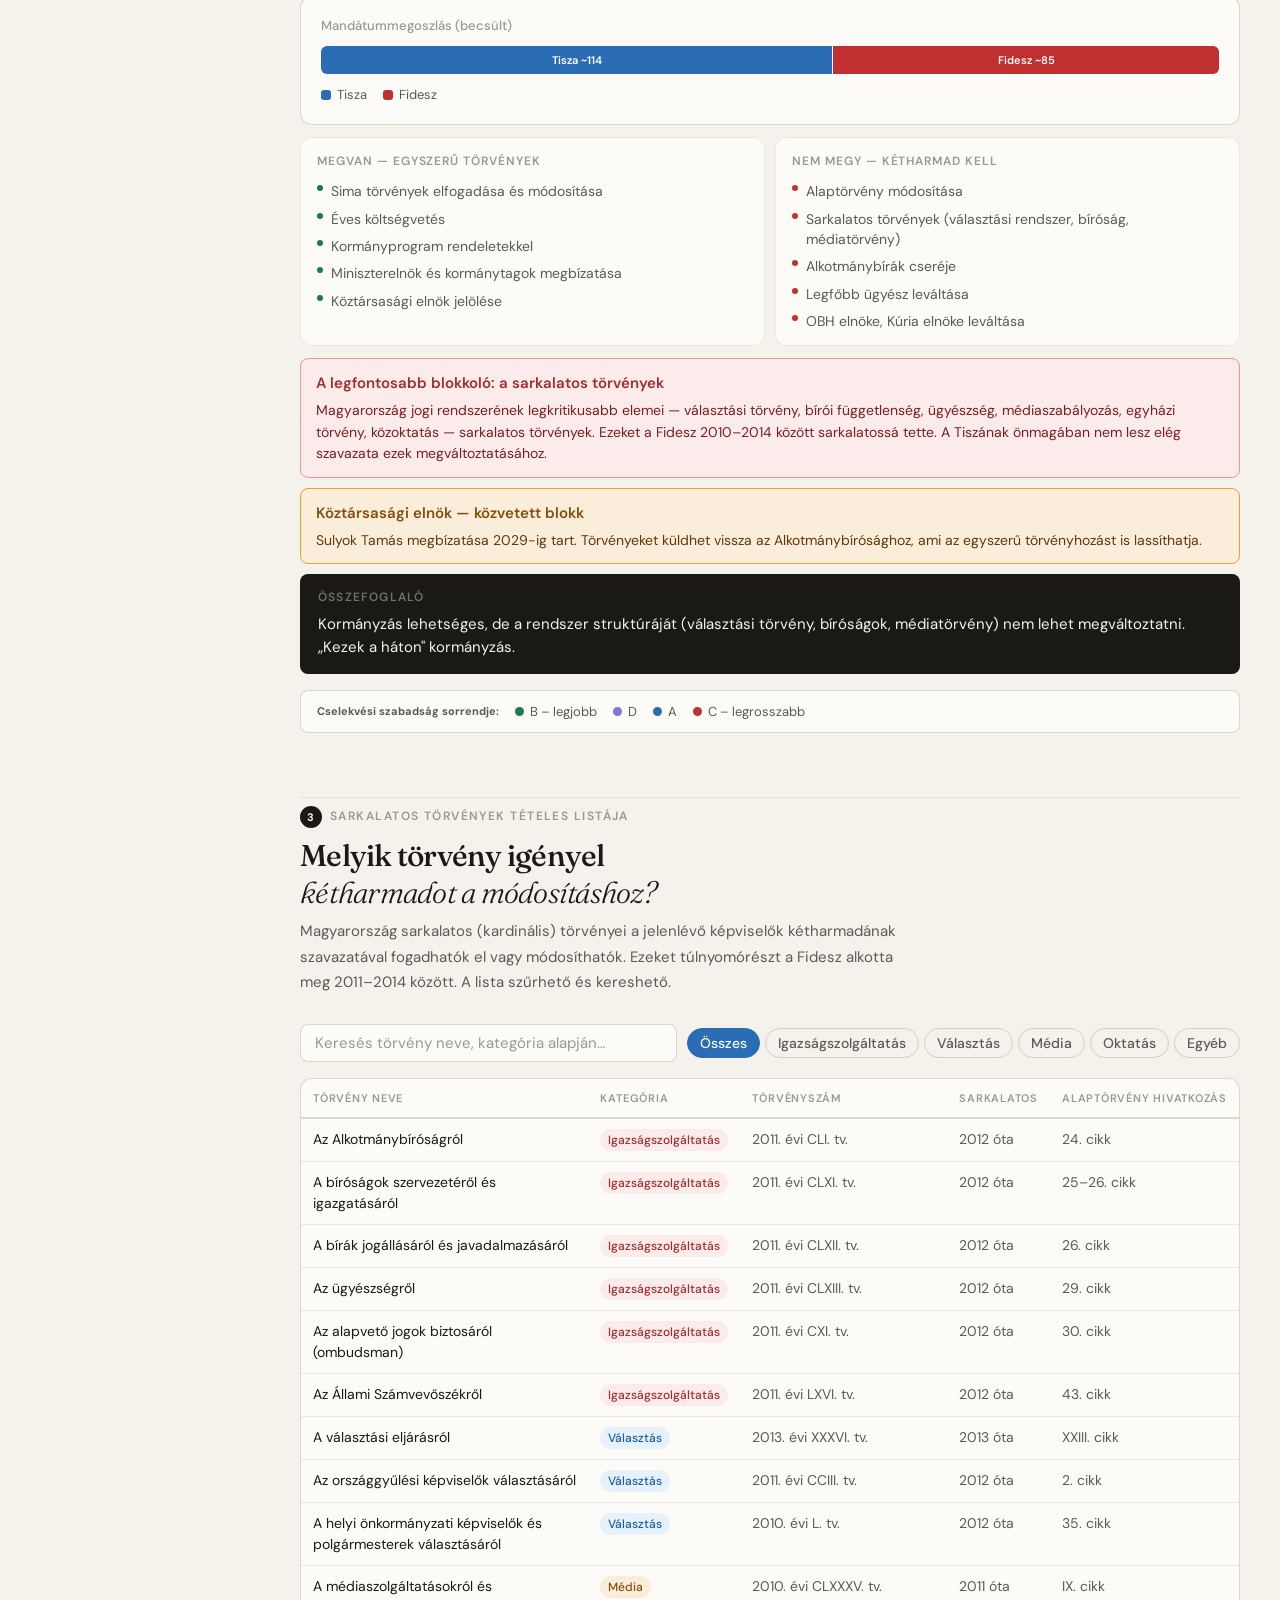
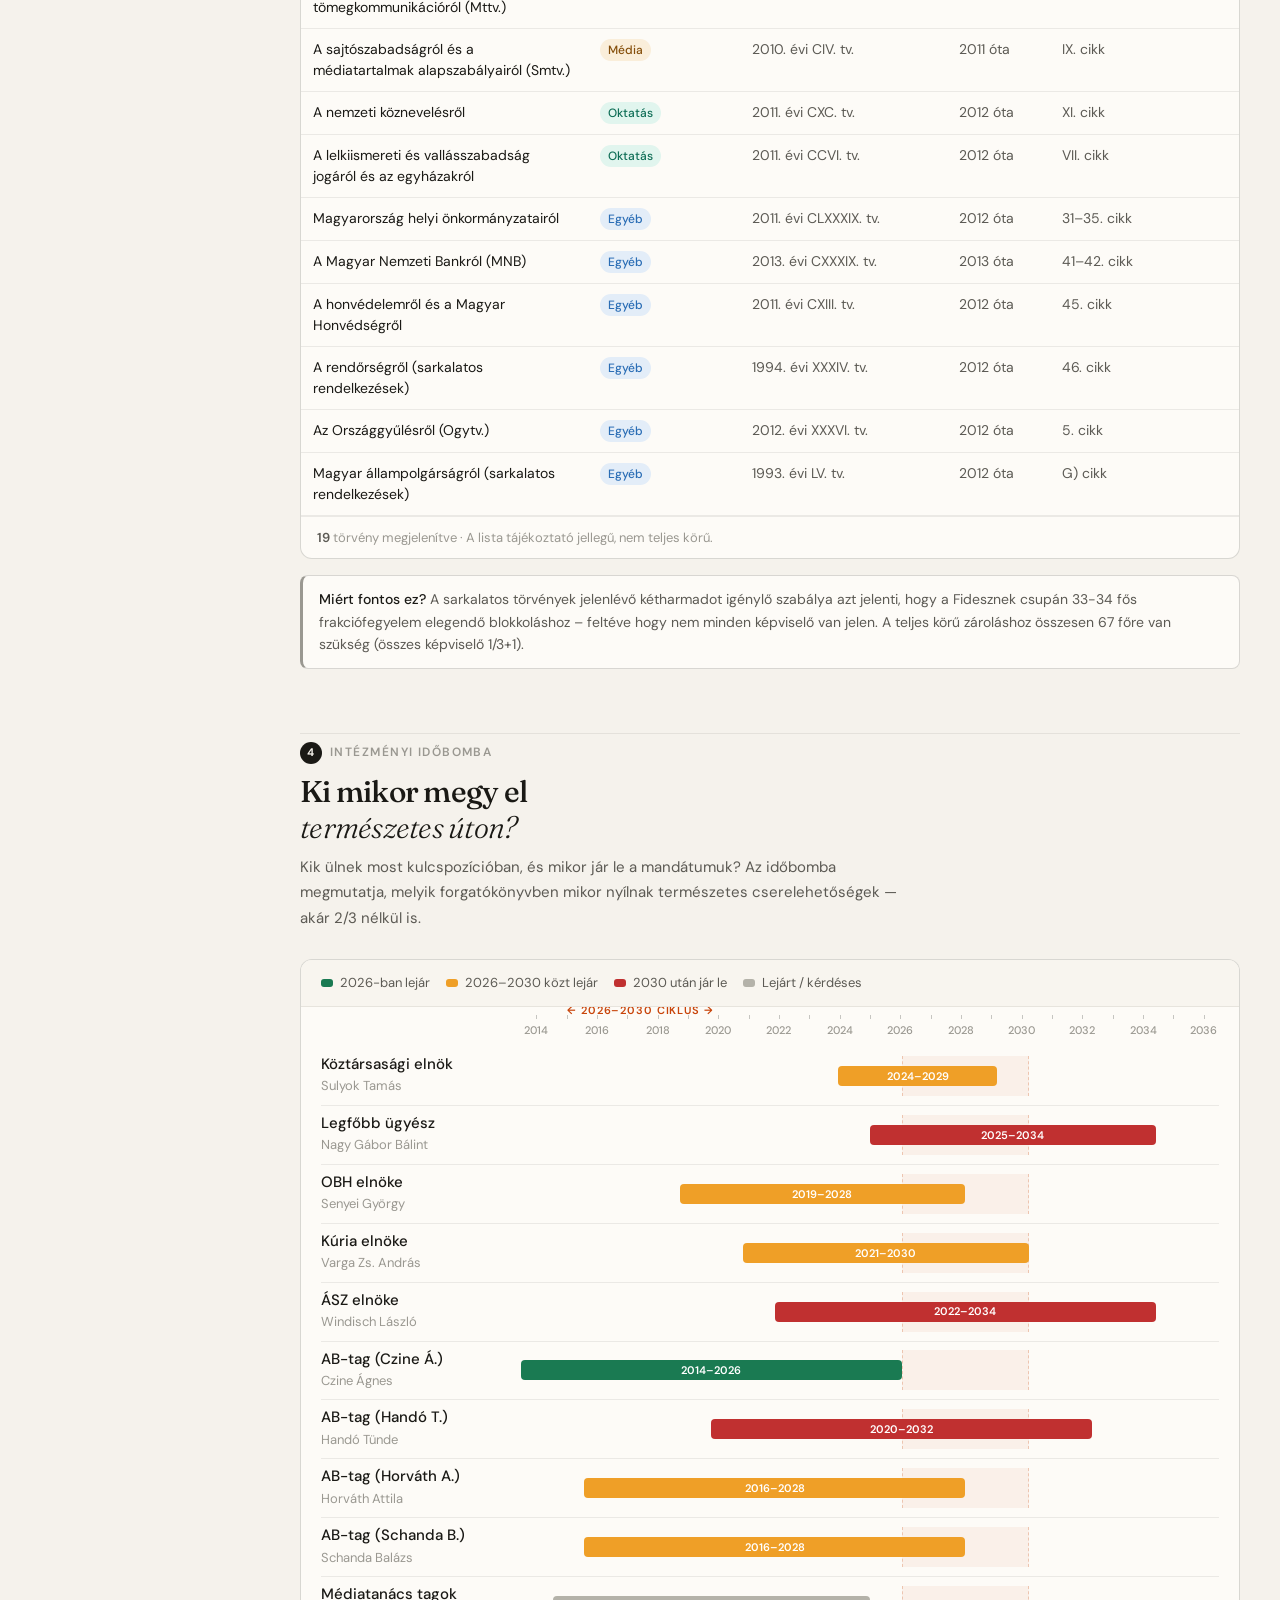
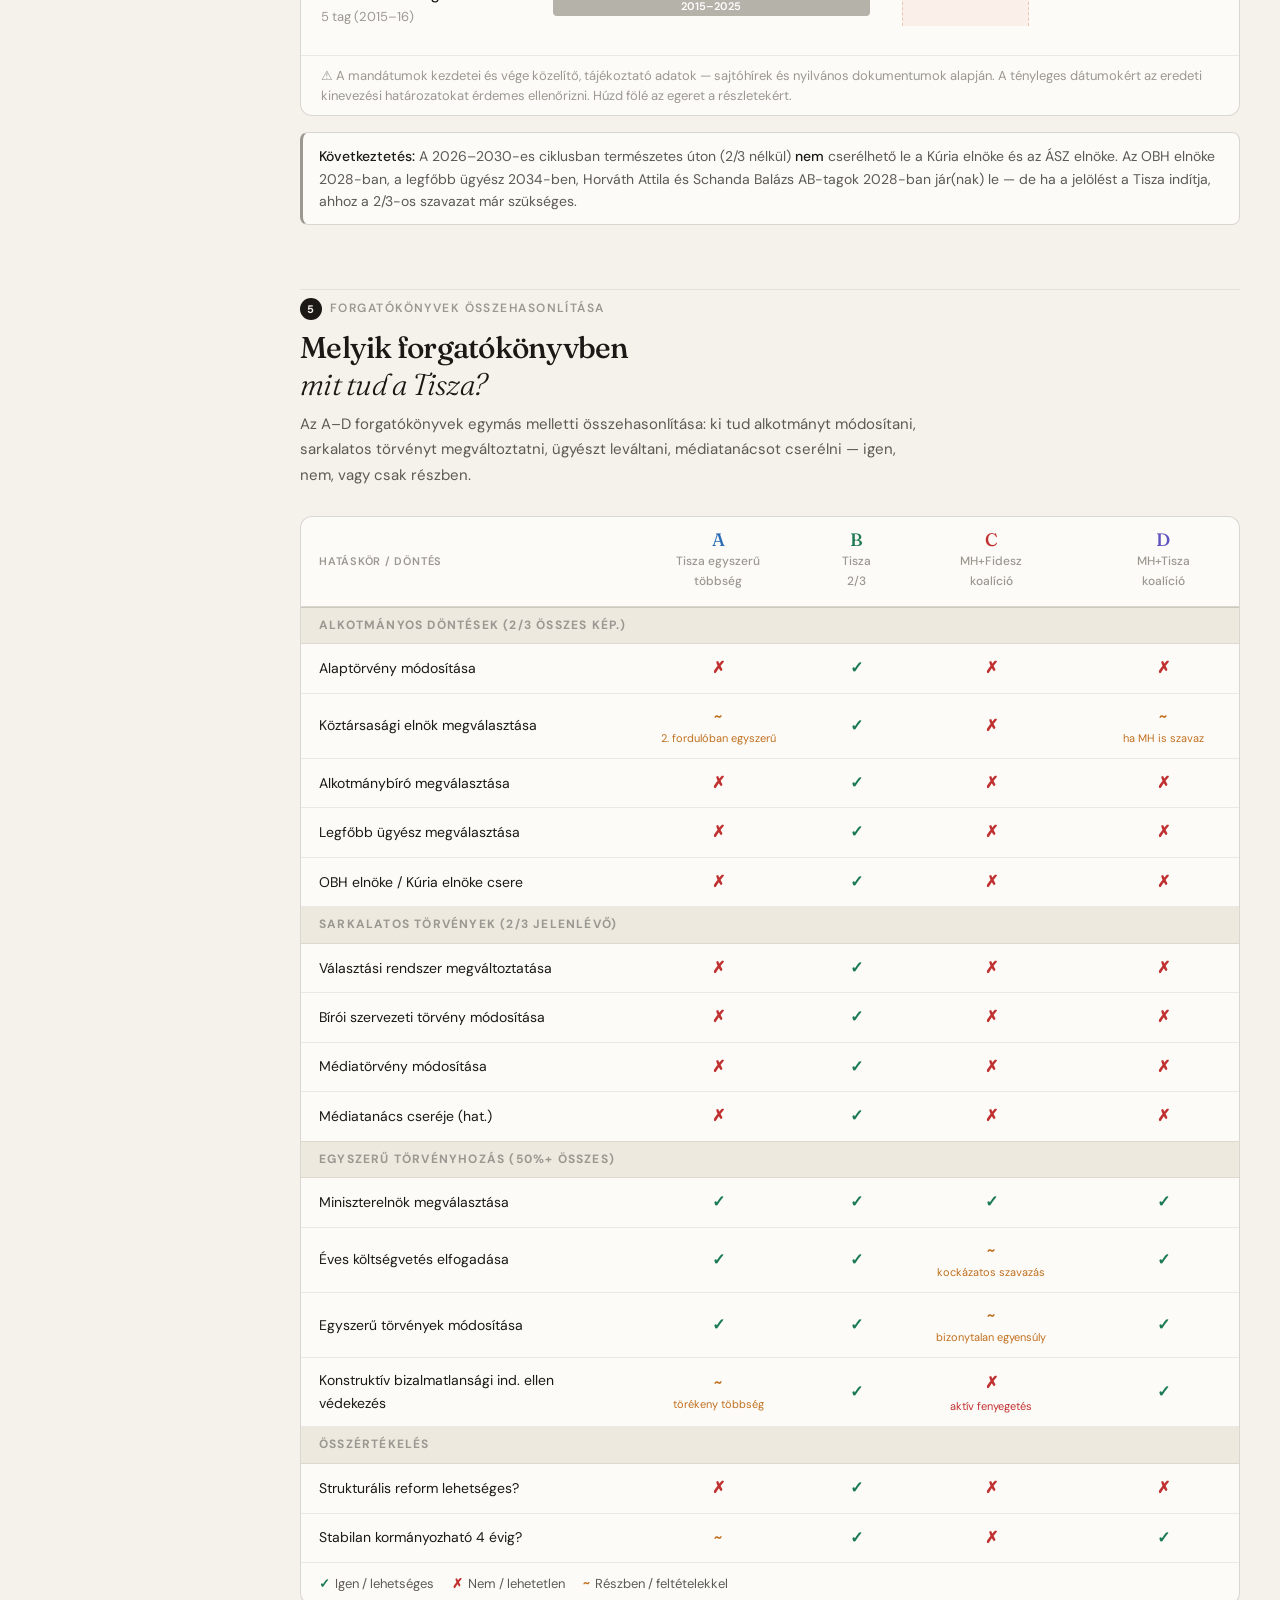
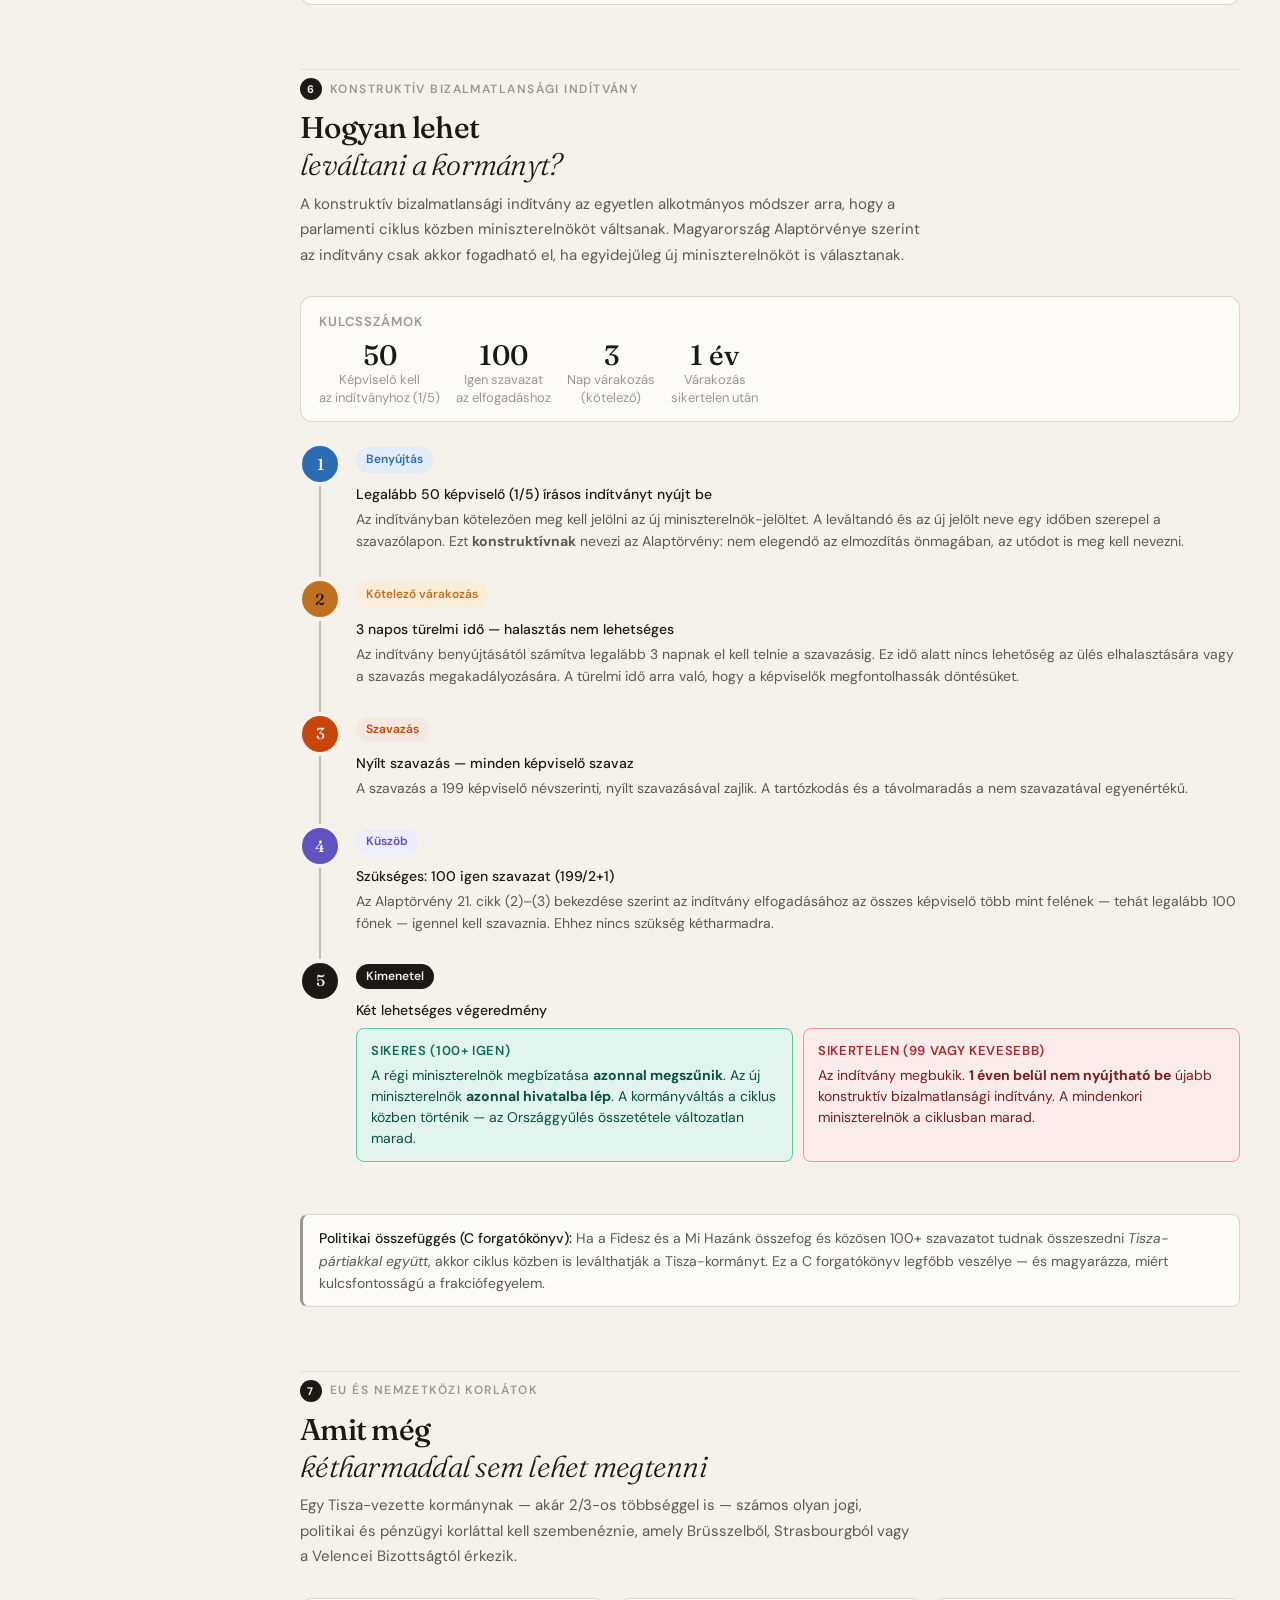
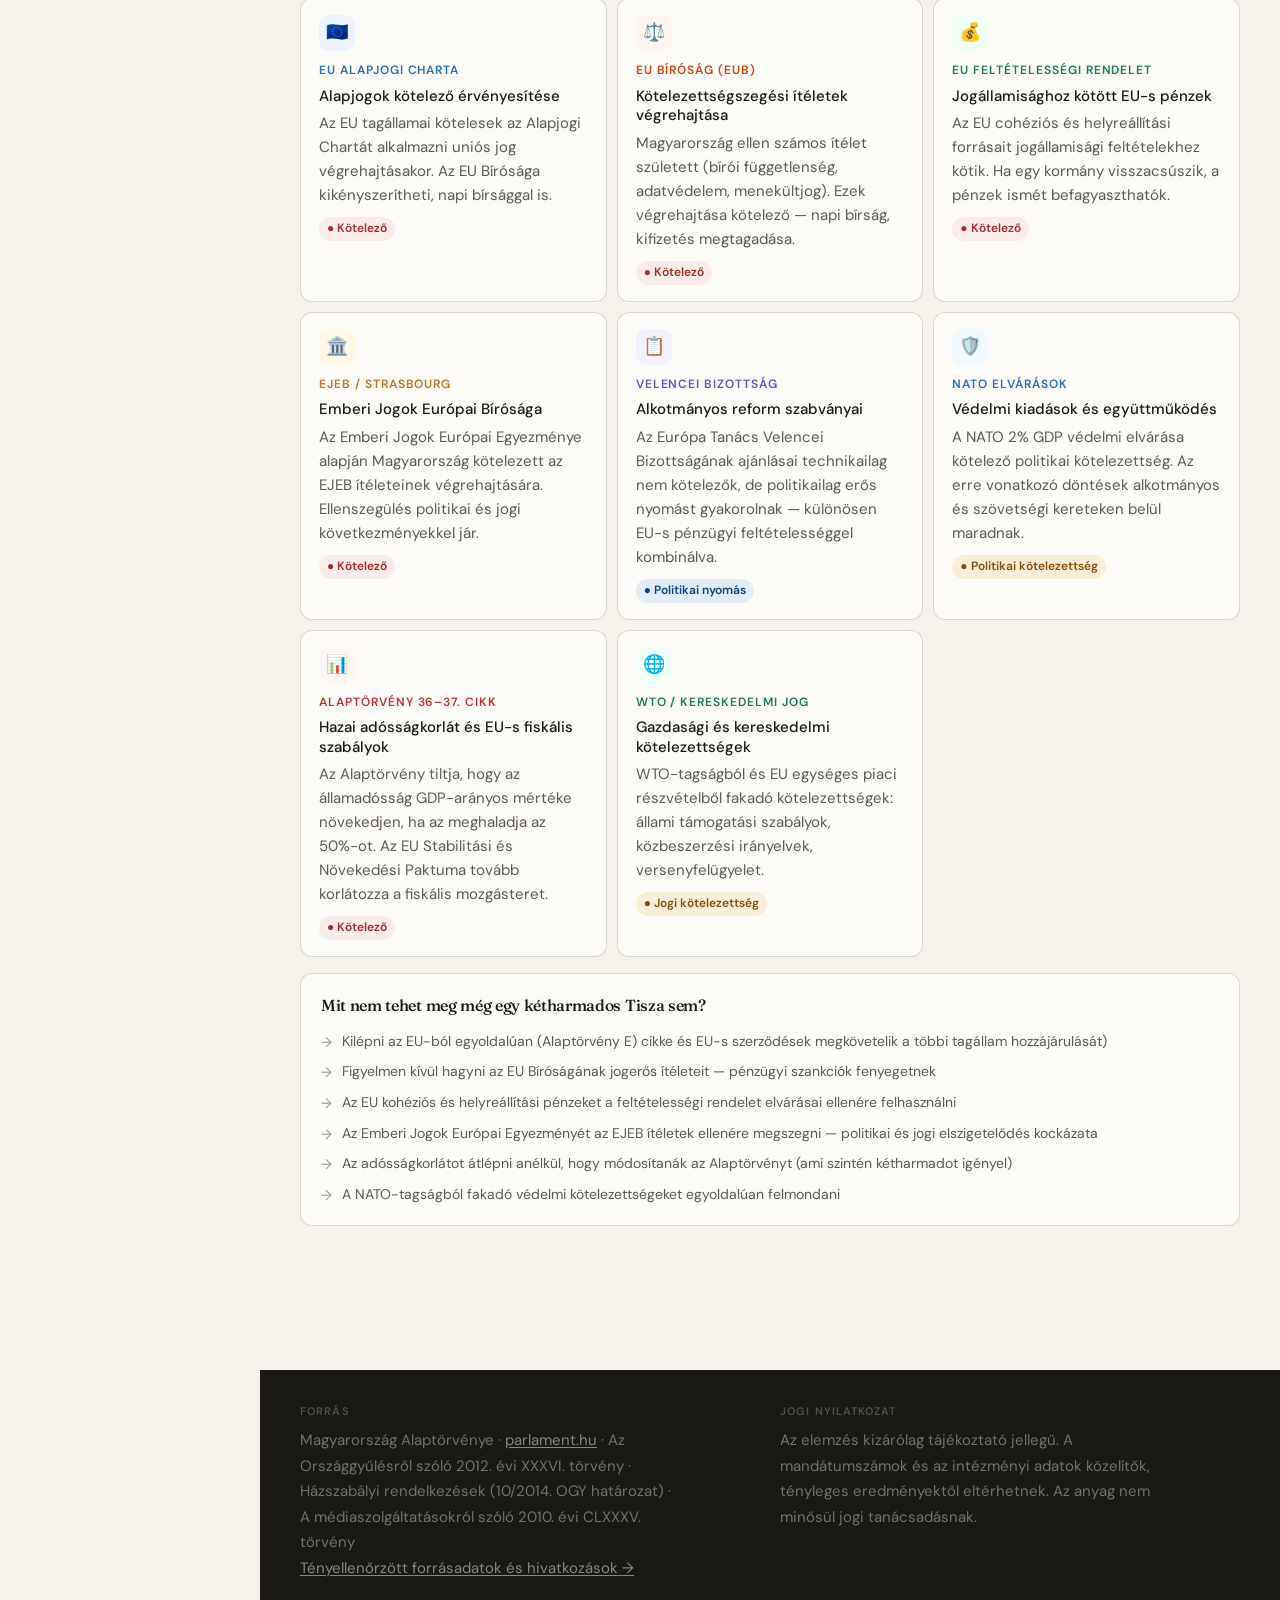
==== commit 6fb32f31: "Add forrasadatok.html hivatkozás sidebar és page footer forrás-blokkba Co-Authored-By: Claude Sonnet" ====
--- a/index.html
+++ b/index.html
@@ -113,6 +113,7 @@
 
   <div class="sidebar-footer">
     Forrás: <a href="https://www.parlament.hu" target="_blank" rel="noopener">parlament.hu</a> · Alaptörvény · Ogytv. · HHSZ<br>
+    <a href="forrasadatok.html" target="_blank" rel="noopener">Tényellenőrzött forrásadatok →</a><br>
     Az elemzés tájékoztató jellegű.
   </div>
 </aside>
@@ -1285,6 +1286,7 @@
       <div class="footer-col">
         <div class="footer-col-title">Forrás</div>
         <p>Magyarország Alaptörvénye · <a href="https://www.parlament.hu" target="_blank" rel="noopener">parlament.hu</a> · Az Országgyűlésről szóló 2012. évi XXXVI. törvény · Házszabályi rendelkezések (10/2014. OGY határozat) · A médiaszolgáltatásokról szóló 2010. évi CLXXXV. törvény</p>
+        <p><a href="forrasadatok.html" target="_blank" rel="noopener">Tényellenőrzött forrásadatok és hivatkozások →</a></p>
       </div>
       <div class="footer-col">
         <div class="footer-col-title">Jogi nyilatkozat</div>
